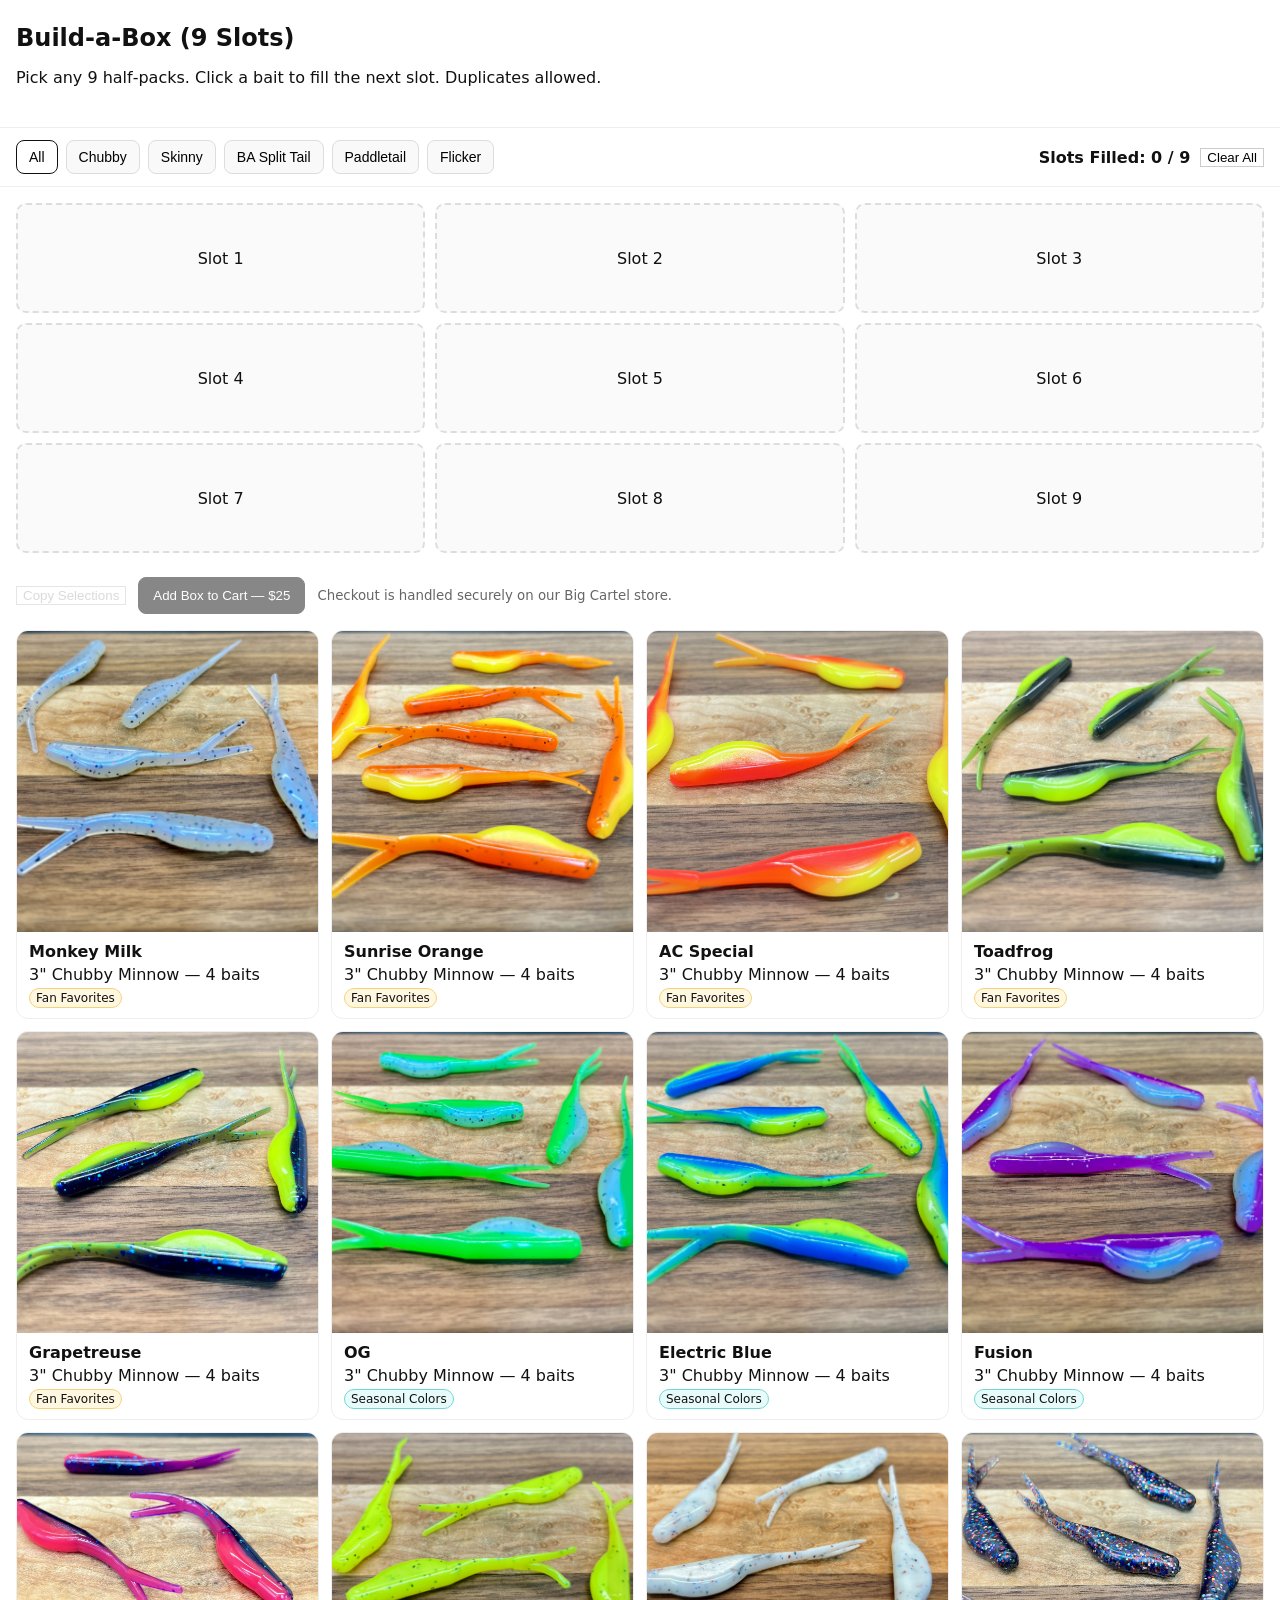
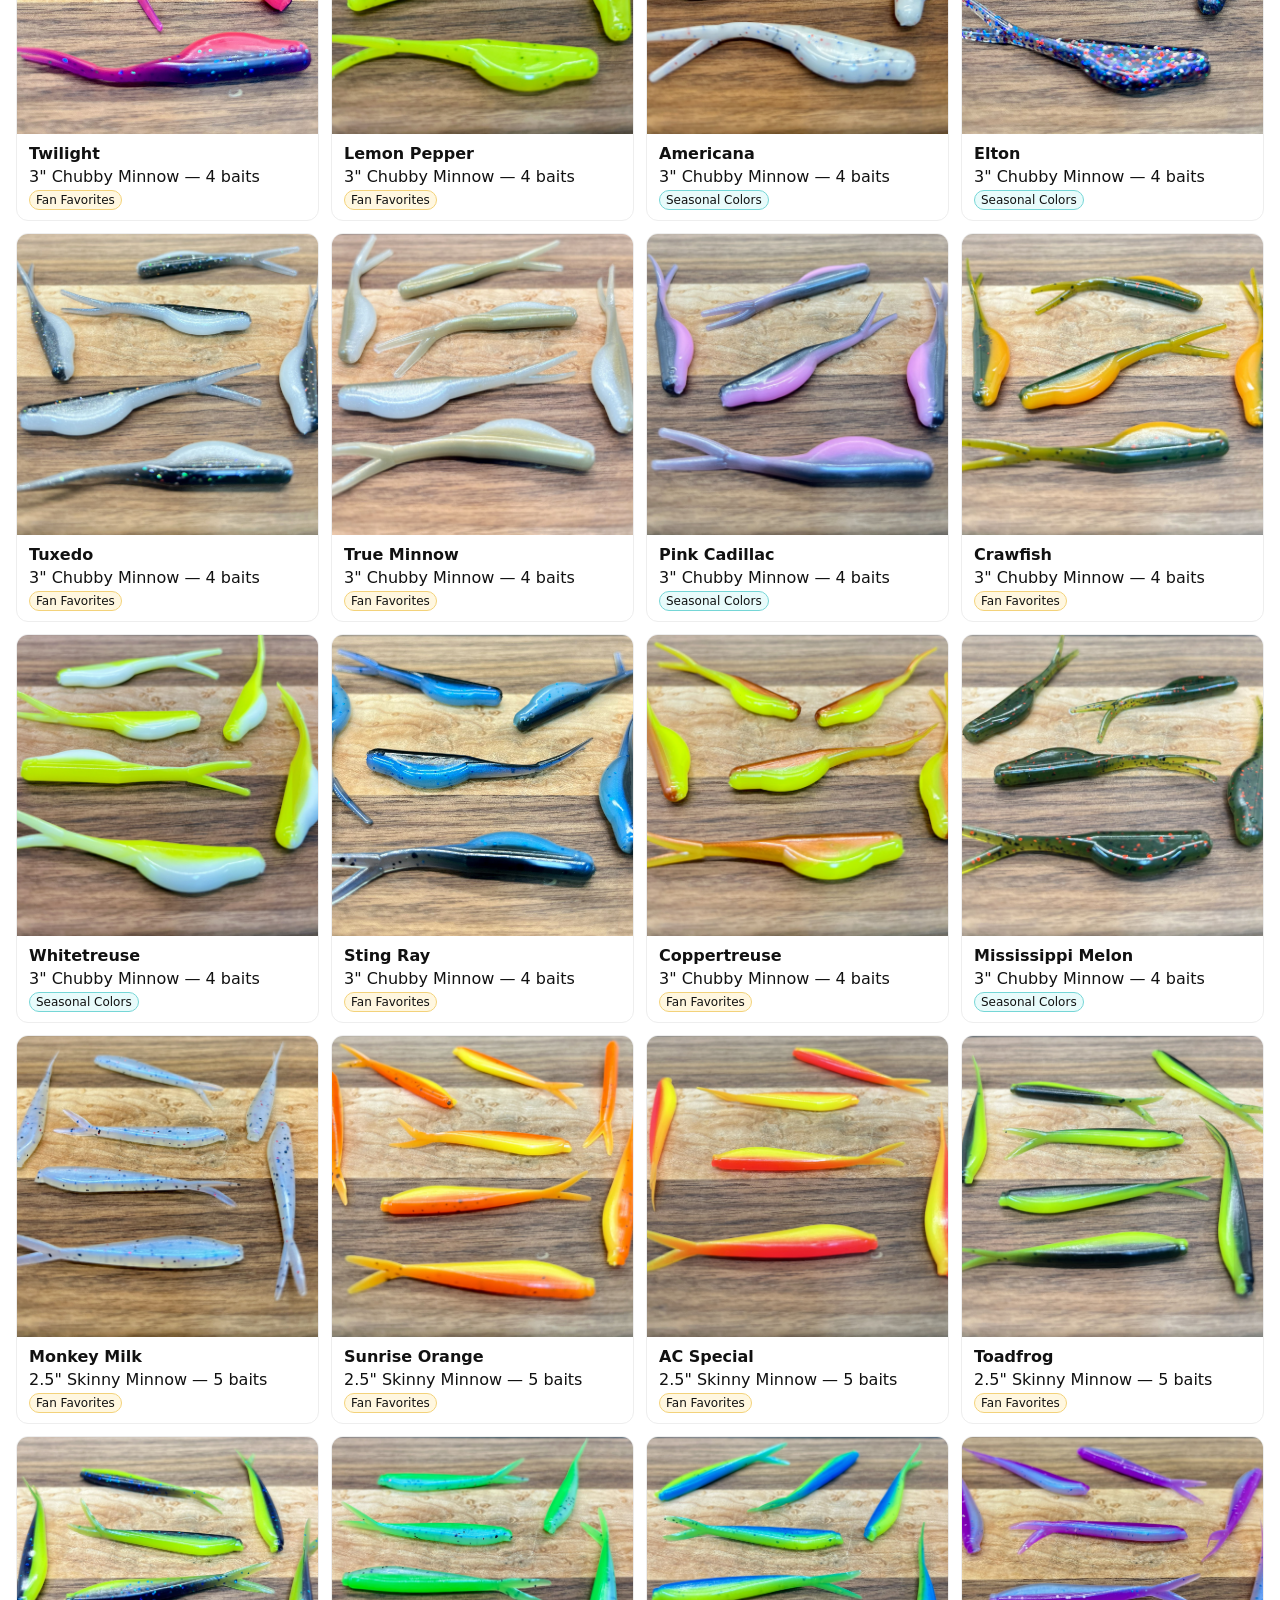
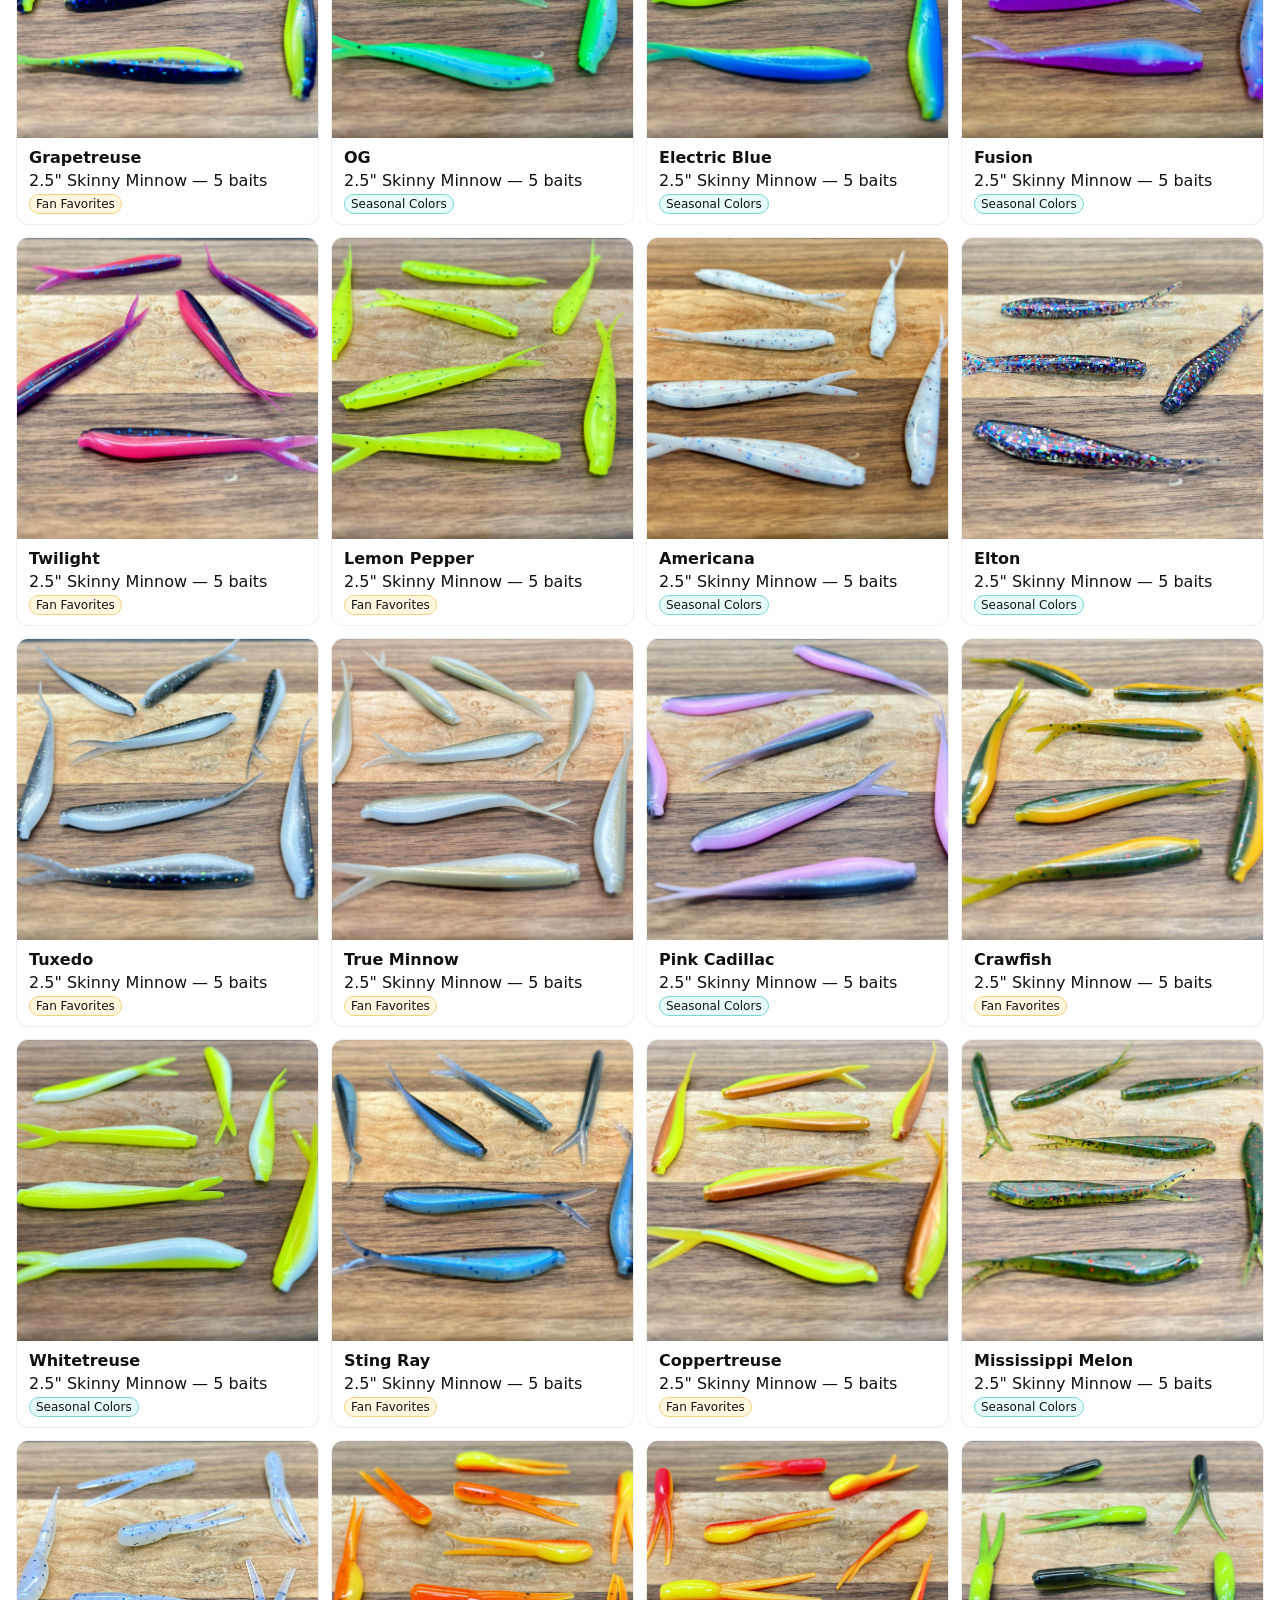
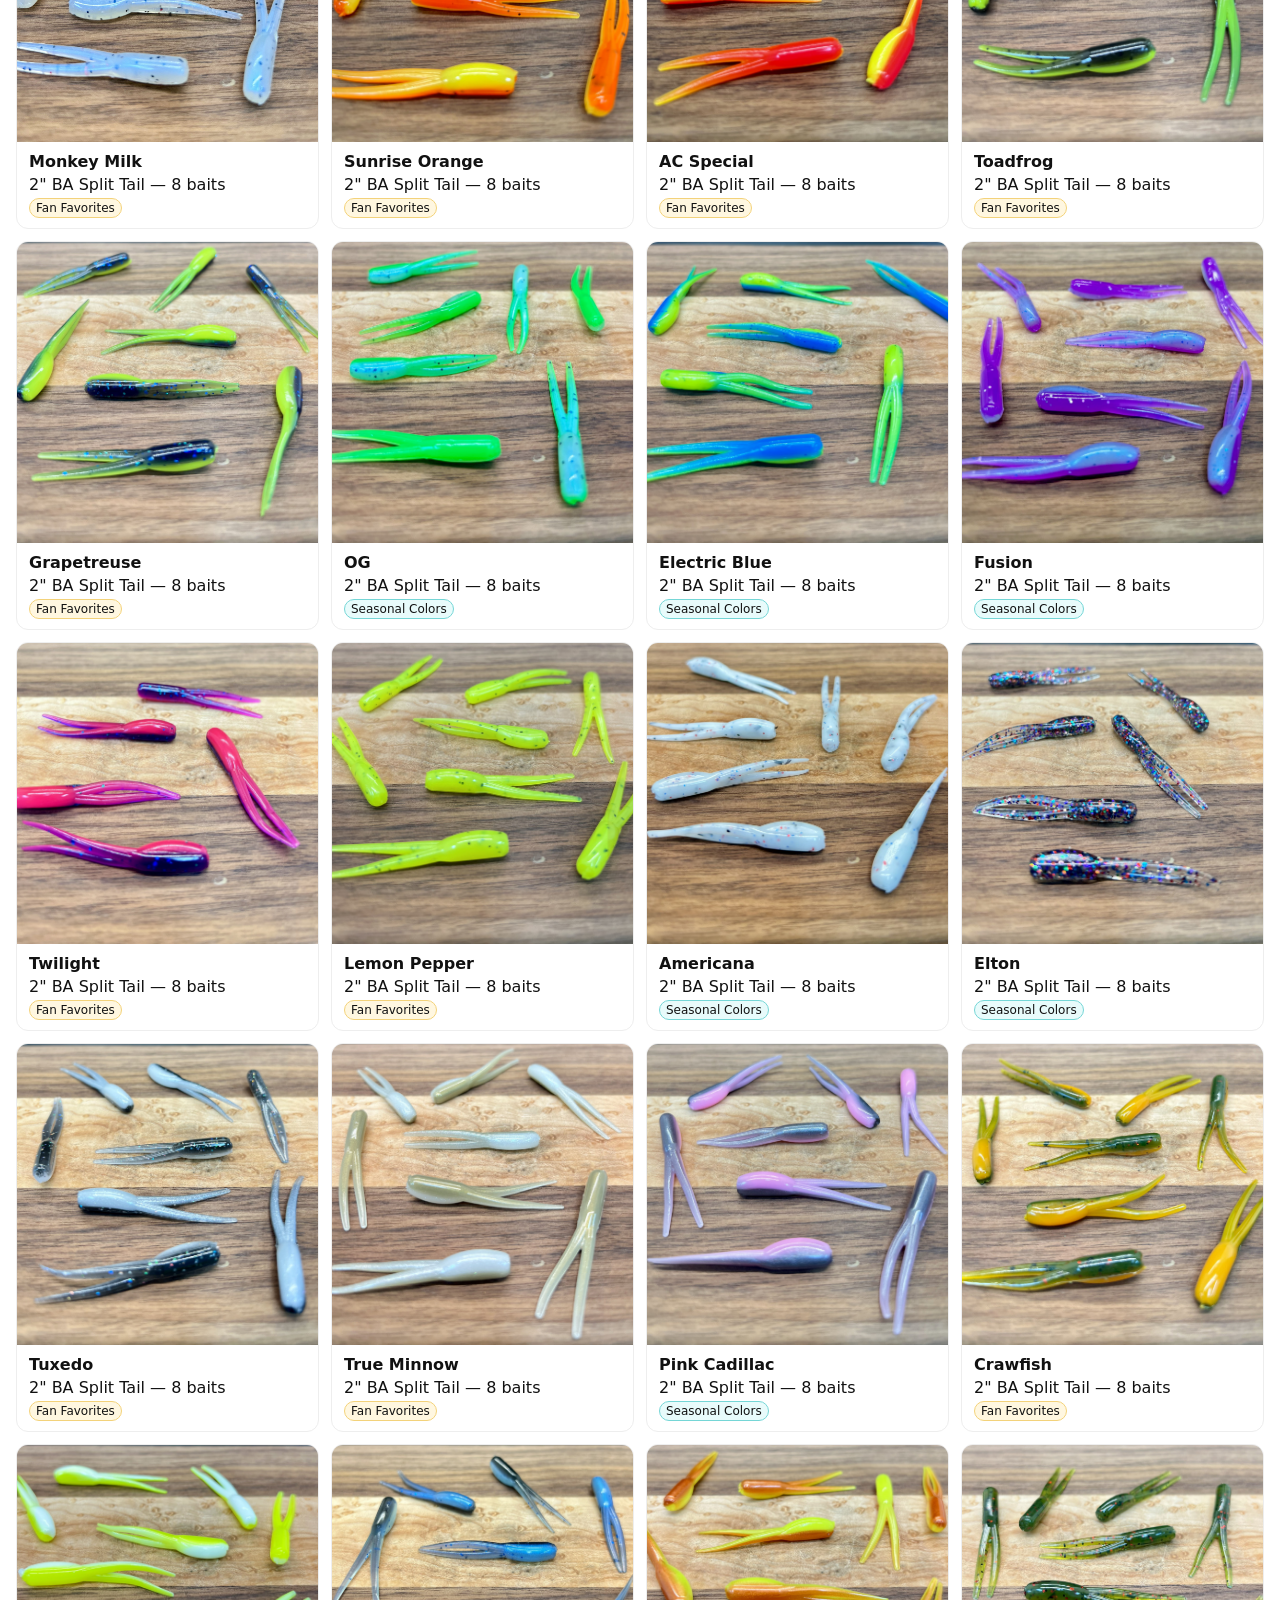
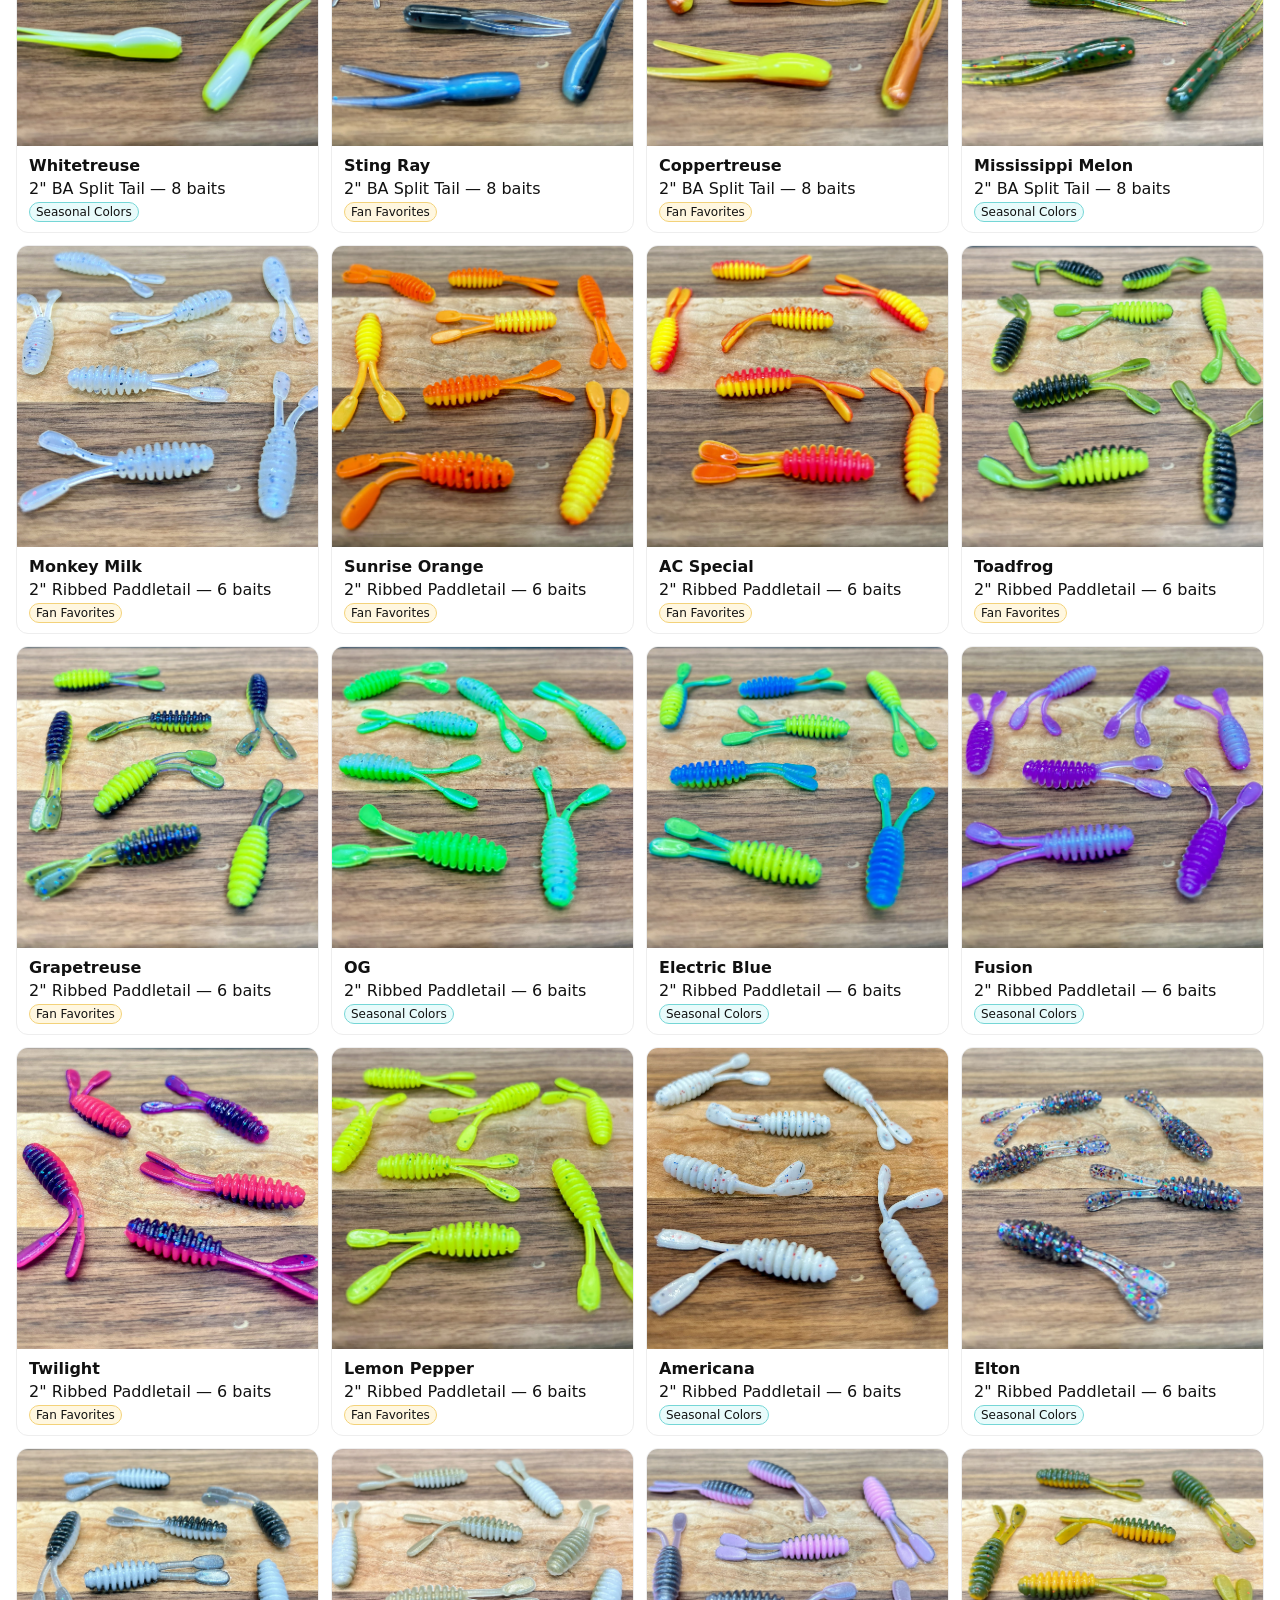
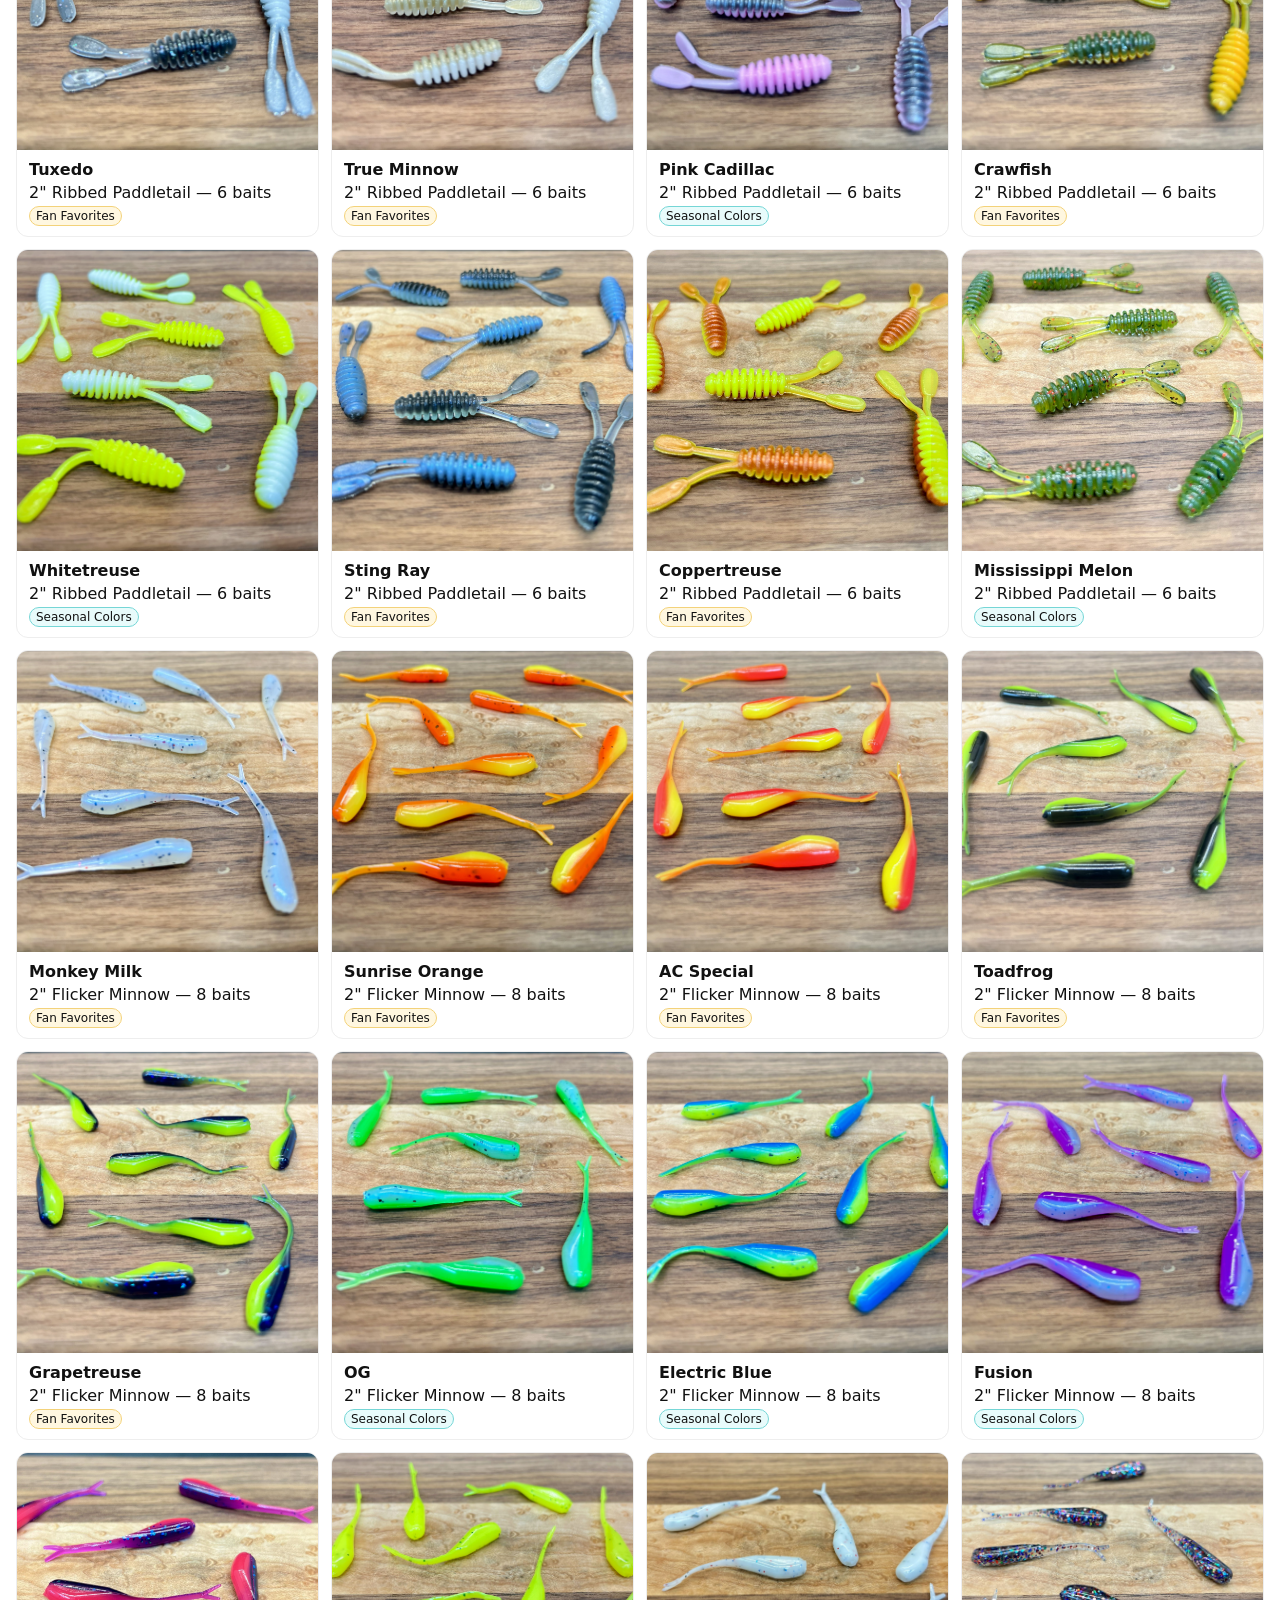
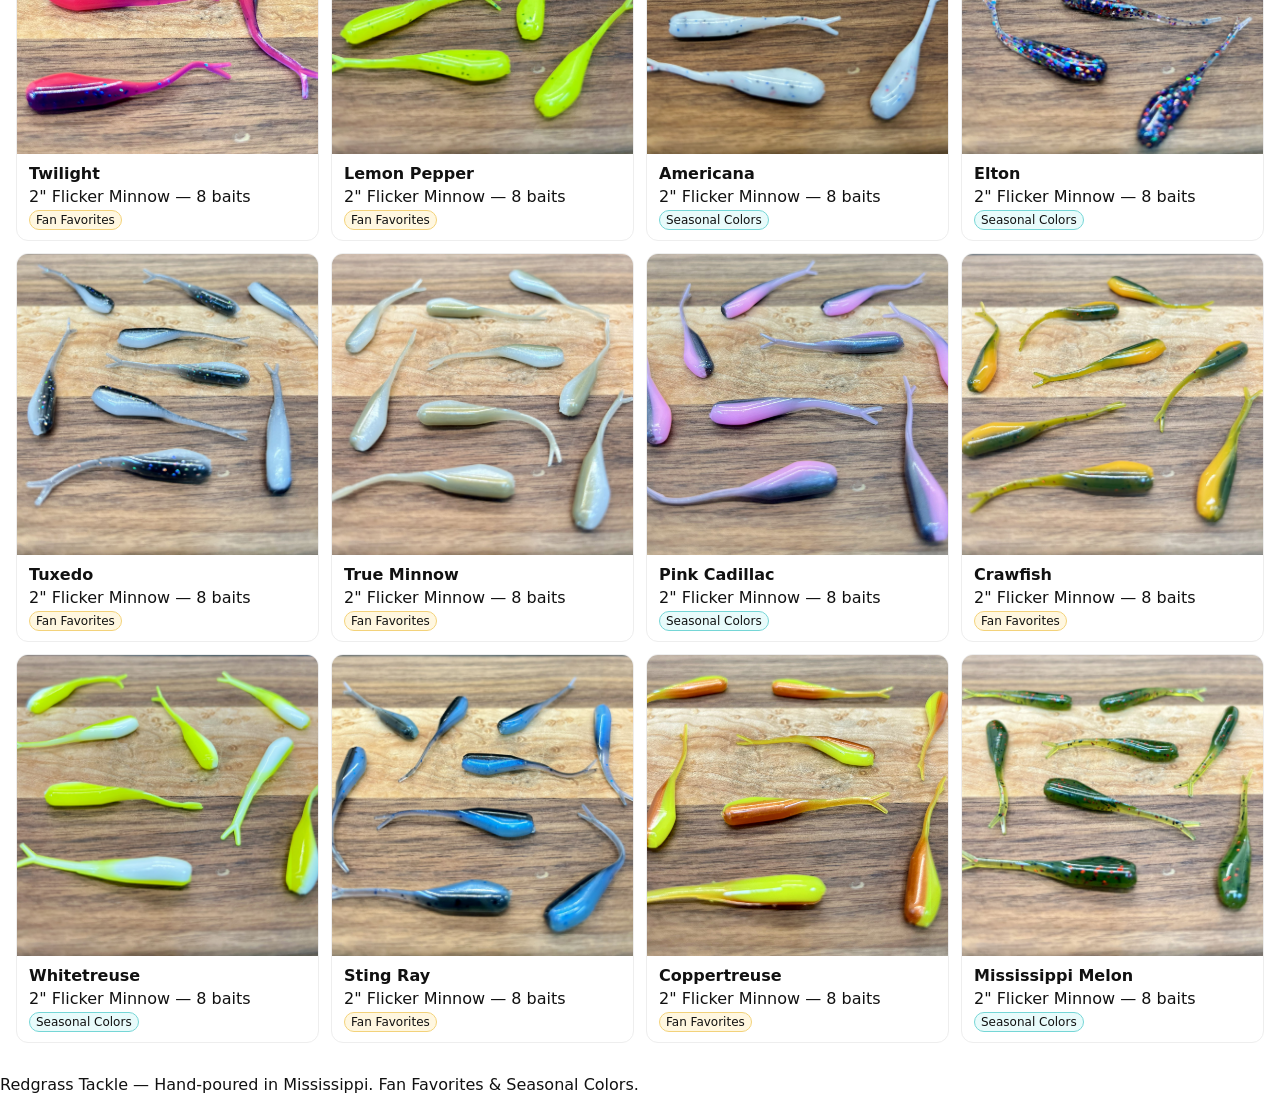
==== index.html @ 9f6457b5 "Initial commit" ====
<!doctype html>
<html lang="en">
<head>
  <meta charset="utf-8">
  <meta name="viewport" content="width=device-width, initial-scale=1">
  <title>Redgrass Tackle — Build‑a‑Box</title>
  <link rel="stylesheet" href="assets/css/style.css">
</head>
<body>
  <header class="rg-header">
    <h1>Build‑a‑Box (9 Slots)</h1>
    <p>Pick any 9 half‑packs. Click a bait to fill the next slot. Duplicates allowed.</p>
  </header>

  <section class="rg-toolbar">
    <div class="filters">
      <button class="filter-btn is-active" data-filter="all">All</button>
      <button class="filter-btn" data-filter="3&quot; Chubby Minnow">Chubby</button>
      <button class="filter-btn" data-filter="2.5&quot; Skinny Minnow">Skinny</button>
      <button class="filter-btn" data-filter="2&quot; BA Split Tail">BA Split Tail</button>
      <button class="filter-btn" data-filter="2&quot; Ribbed Paddletail">Paddletail</button>
      <button class="filter-btn" data-filter="2&quot; Flicker Minnow">Flicker</button>
    </div>
    <div class="status">
      <span id="slotCounter">Slots Filled: 0 / 9</span>
      <button id="clearAll" class="secondary">Clear All</button>
    </div>
  </section>

  <section class="rg-slots" id="slots">
    <!-- 9 slots rendered by JS -->
  </section>

  <section class="rg-actions">
    <button id="copyNote" class="secondary" disabled>Copy Selections</button>
    <button id="addToCart" disabled>Add Box to Cart — $25</button>
    <small class="hint">Checkout is handled securely on our Big Cartel store.</small>
  </section>

  <section class="rg-gallery" id="gallery">
    <!-- Bait cards rendered by JS -->
  </section>

  <footer class="rg-footer">
    <p>Redgrass Tackle — Hand‑poured in Mississippi. Fan Favorites & Seasonal Colors.</p>
  </footer>

  <script src="assets/js/main.js"></script>
</body>
</html>
---- assets/css/style.css ----
* { box-sizing: border-box; }
body {
  margin: 0;
  font-family: system-ui, -apple-system, Segoe UI, Roboto, Helvetica, Arial, sans-serif;
  color: #111;
  background: #fff;
}
.rg-header {
  padding: 24px 16px;
  border-bottom: 1px solid #eee;
}
h1 { margin: 0 0 8px; font-size: 24px; }
.rg-toolbar {
  display: flex;
  flex-wrap: wrap;
  gap: 12px 16px;
  align-items: center;
  justify-content: space-between;
  padding: 12px 16px;
  border-bottom: 1px solid #eee;
  position: sticky;
  top: 0;
  background: #fff;
  z-index: 5;
}
.filters { display: flex; flex-wrap: wrap; gap: 8px; }
.filter-btn {
  border: 1px solid #ddd;
  background: #f9f9f9;
  padding: 8px 12px;
  border-radius: 8px;
  cursor: pointer;
  font-size: 14px;
}
.filter-btn.is-active { border-color: #111; background: #fff; }
.status { display: flex; align-items: center; gap: 10px; }
#slotCounter { font-weight: 600; }
.secondary {
  background: #fff;
  border: 1px solid #ccc;
}
.rg-slots {
  display: grid;
  grid-template-columns: repeat(3, 1fr);
  gap: 10px;
  padding: 16px;
}
.slot {
  border: 2px dashed #ddd;
  border-radius: 10px;
  min-height: 110px;
  display: flex;
  align-items: center;
  justify-content: center;
  position: relative;
  background: #fafafa;
}
.slot.filled { border-style: solid; background: #fff; }
.slot img {
  width: 64px; height: 64px; object-fit: cover; border-radius: 6px; border: 1px solid #eee;
}
.slot .slot-text {
  margin-left: 10px;
  display: flex;
  flex-direction: column;
  gap: 4px;
}
.slot .remove {
  position: absolute;
  top: 6px; right: 6px;
  border: none; background: #eee; border-radius: 6px;
  width: 28px; height: 28px; cursor: pointer;
}
.rg-actions {
  display: flex; gap: 12px; align-items: center;
  padding: 8px 16px 0;
}
#addToCart {
  background: #111; color: #fff;
  border: 1px solid #111;
  padding: 10px 14px; border-radius: 8px; cursor: pointer;
}
#addToCart:disabled, #copyNote:disabled {
  opacity: .5; cursor: not-allowed;
}
.hint { color: #666; }
.rg-gallery {
  padding: 16px;
  display: grid;
  grid-template-columns: repeat(2, 1fr);
  gap: 12px;
}
.card {
  border: 1px solid #eee; border-radius: 12px; overflow: hidden; background: #fff;
  display: flex; flex-direction: column;
}
.card img {
  width: 100%; aspect-ratio: 1 / 1; object-fit: cover; background: #f1f1f1;
}
.card .meta {
  padding: 10px 12px; display: flex; flex-direction: column; gap: 4px;
}
.meta .name { font-weight: 600; }
.badges { display: flex; gap: 6px; flex-wrap: wrap; }
.badge { font-size: 12px; padding: 2px 6px; border-radius: 999px; border: 1px solid #eee; }
.badge.core { background: #fff7e0; border-color: #f3d27a; }
.badge.seasonal { background: #e8fbfb; border-color: #75d6d6; }
@media (min-width: 768px) {
  .rg-gallery { grid-template-columns: repeat(4, 1fr); }
}
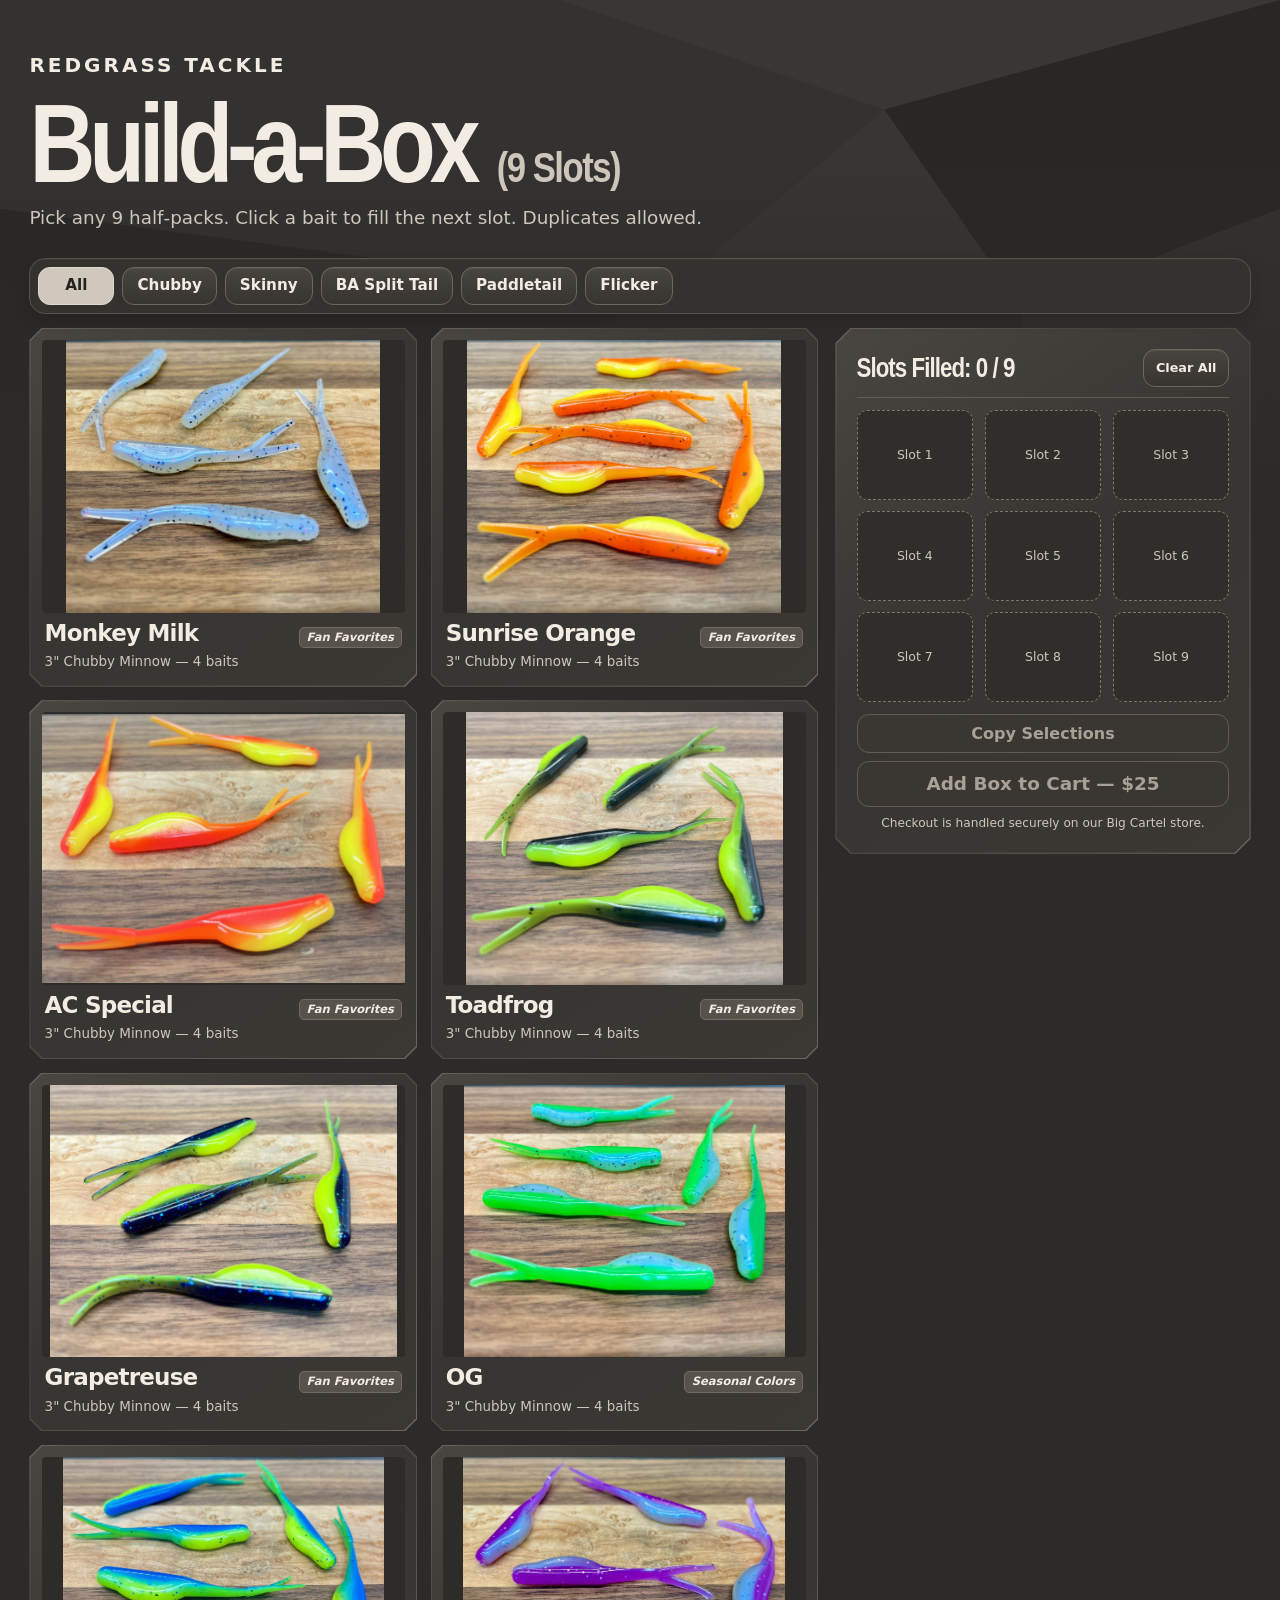
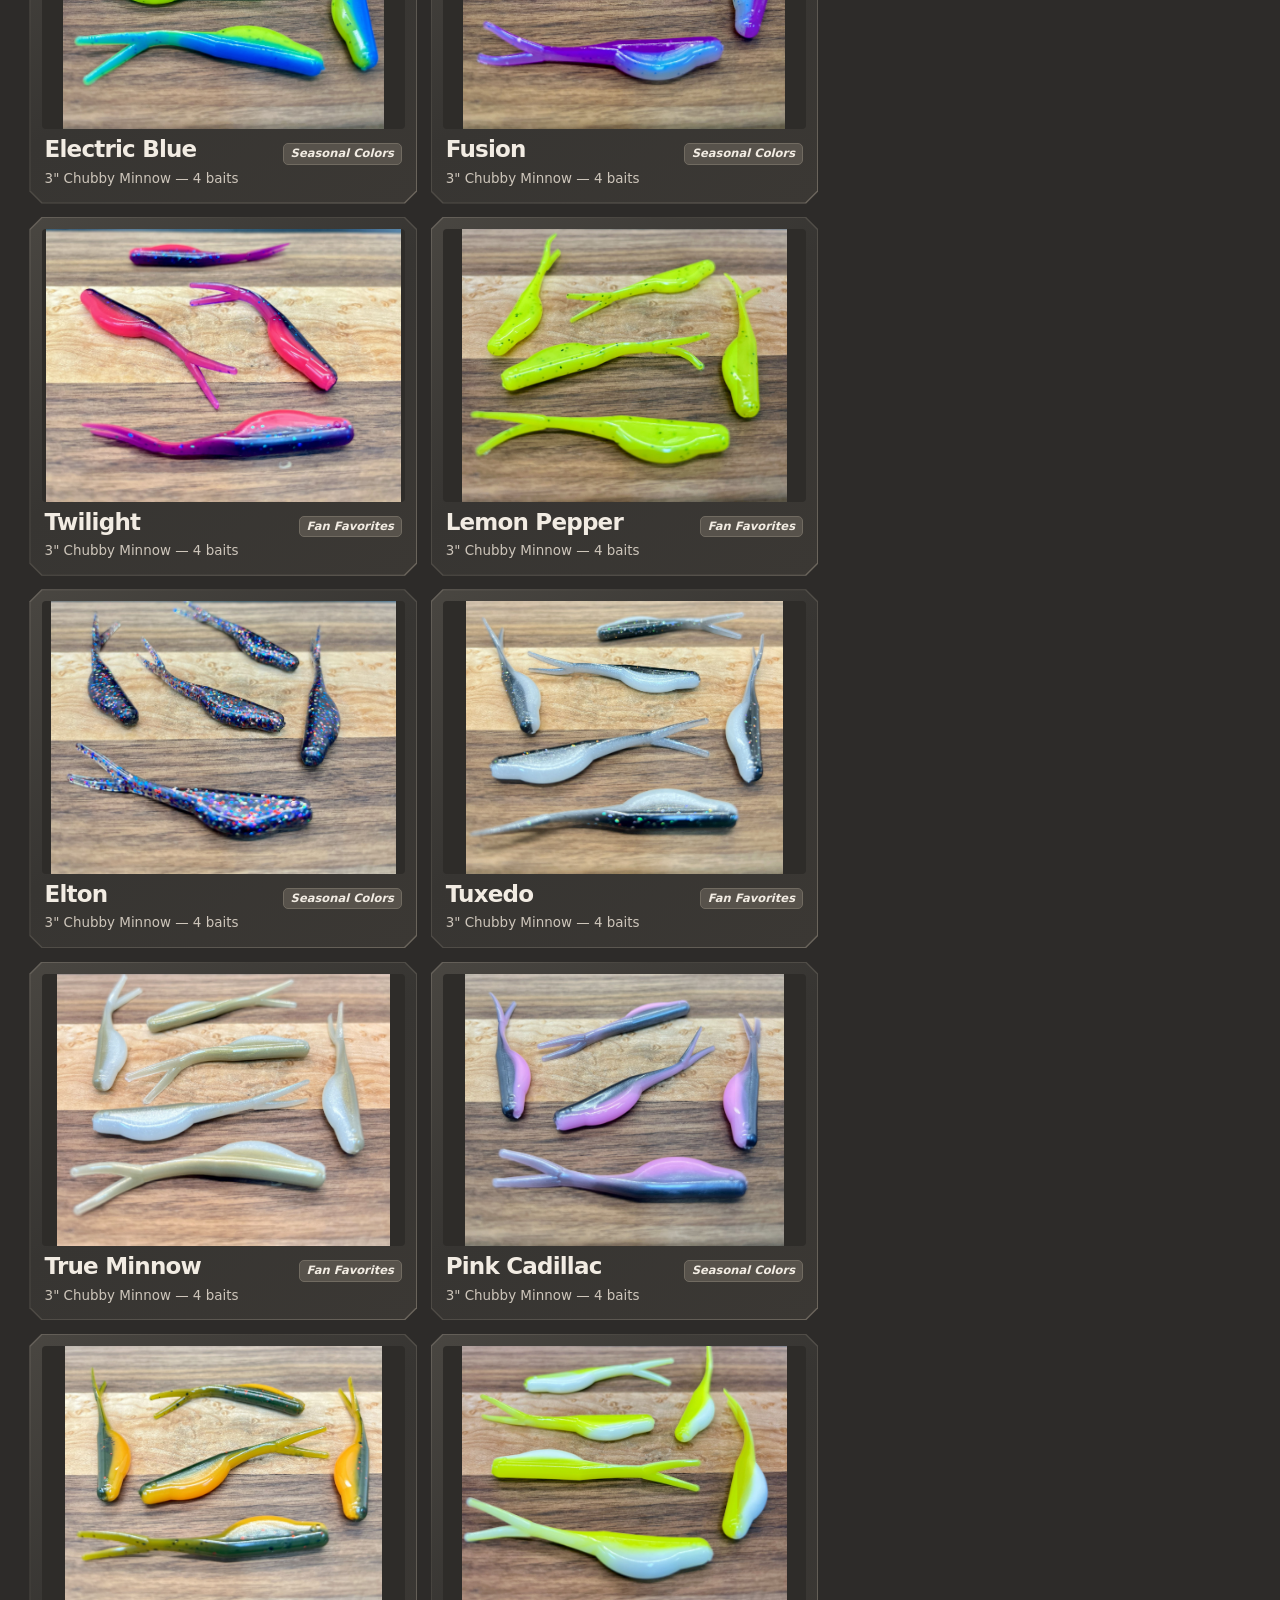
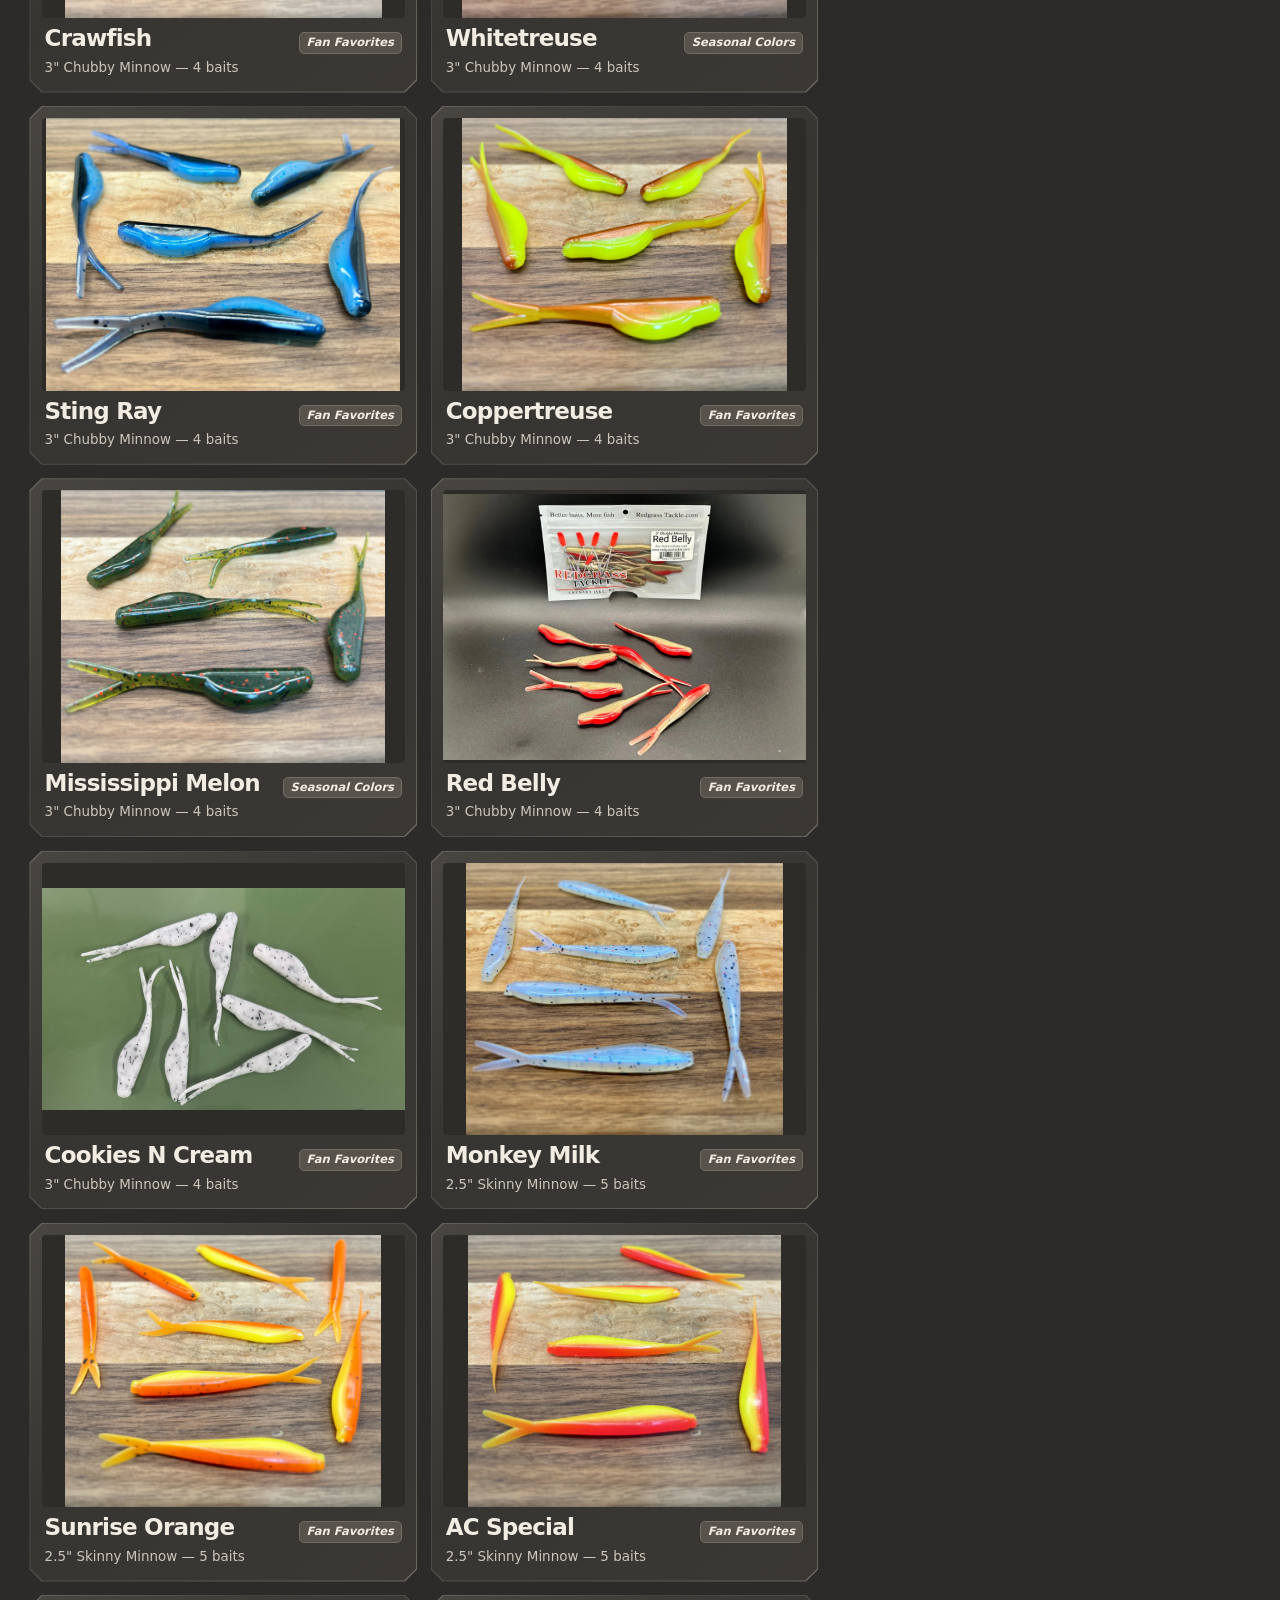
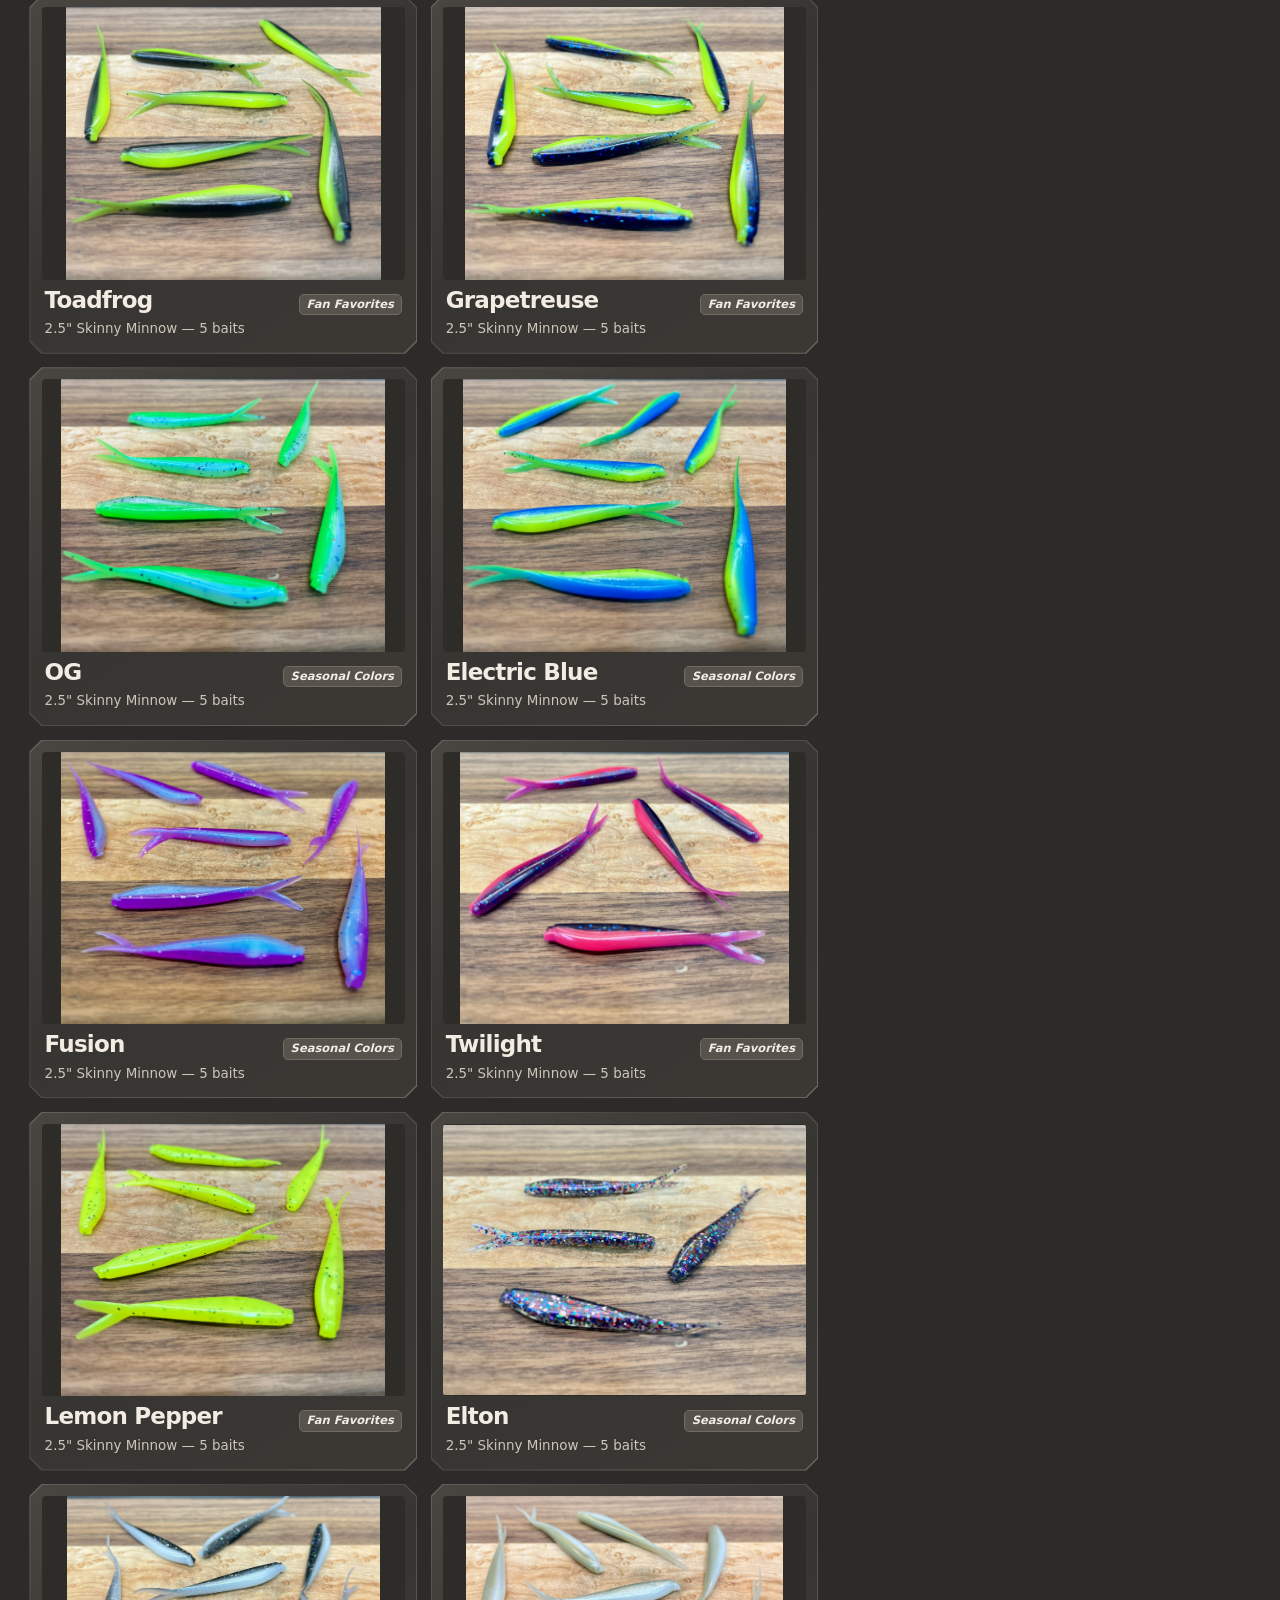
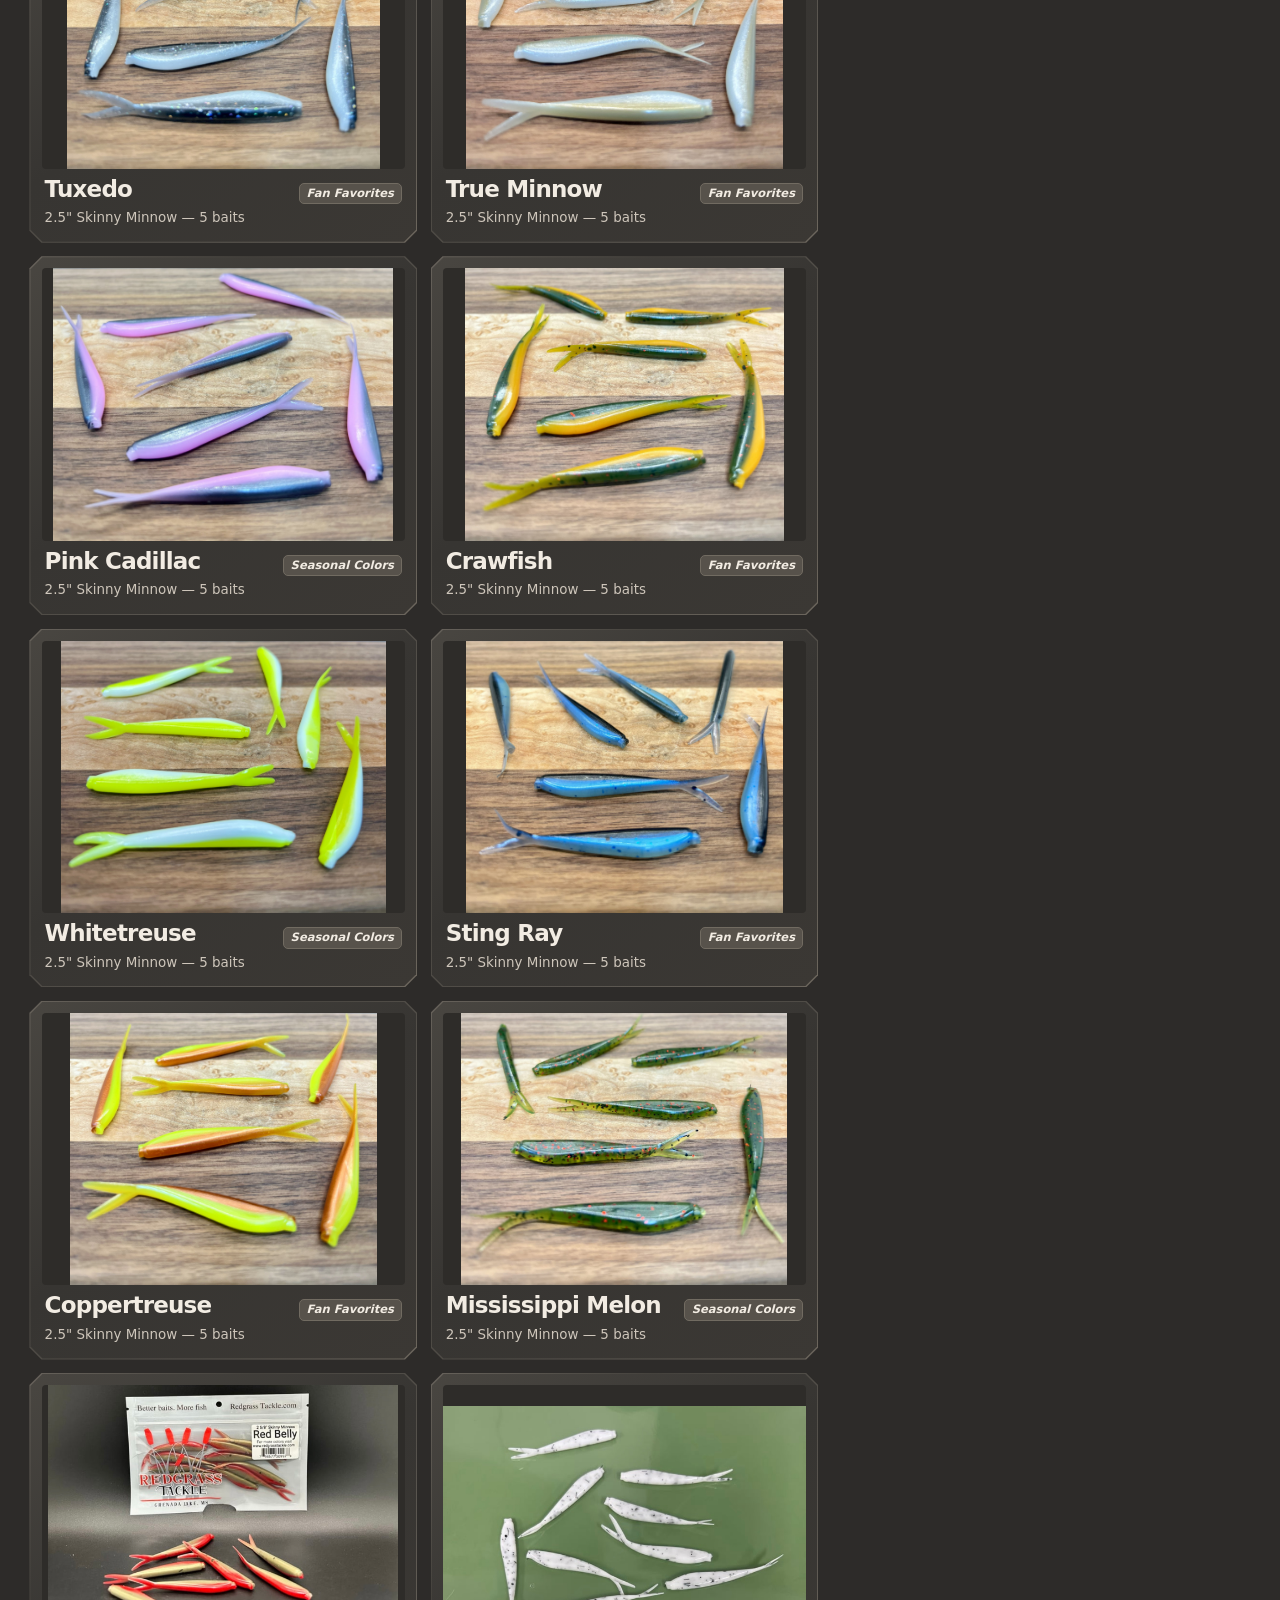
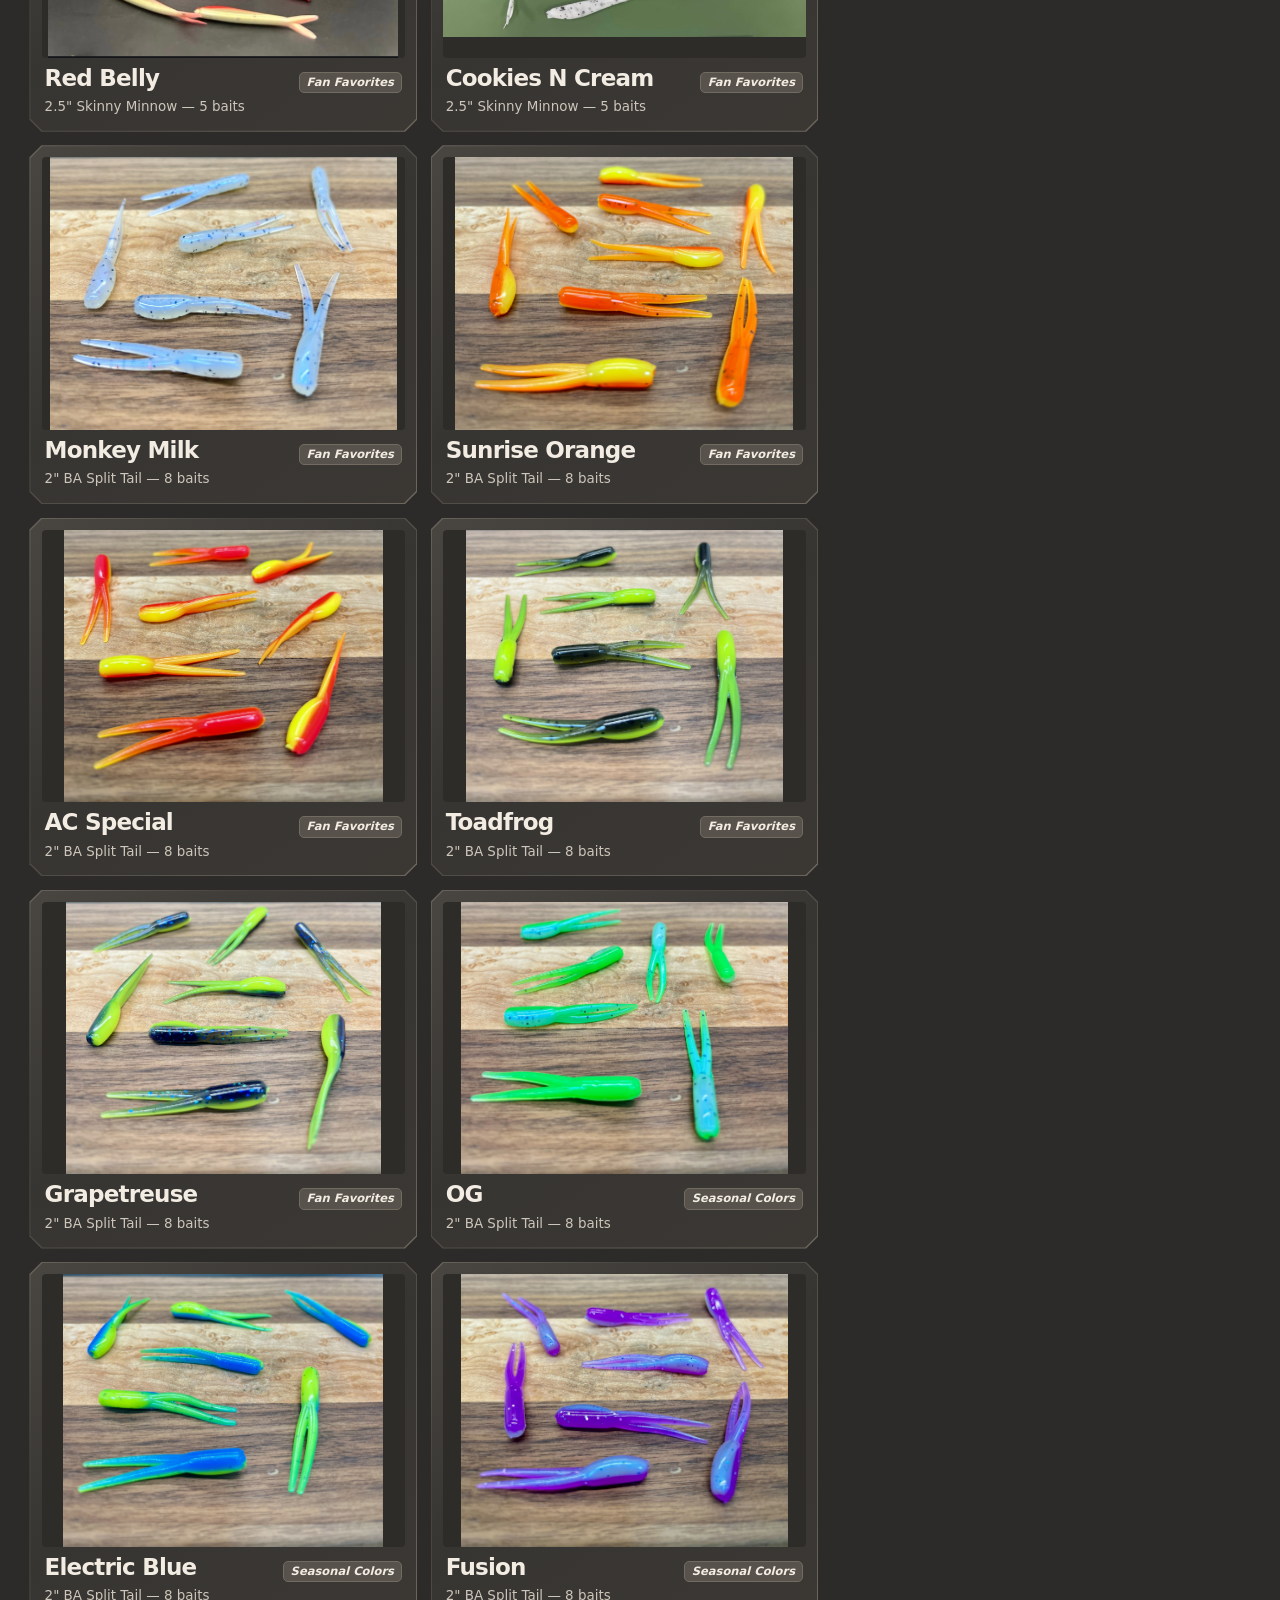
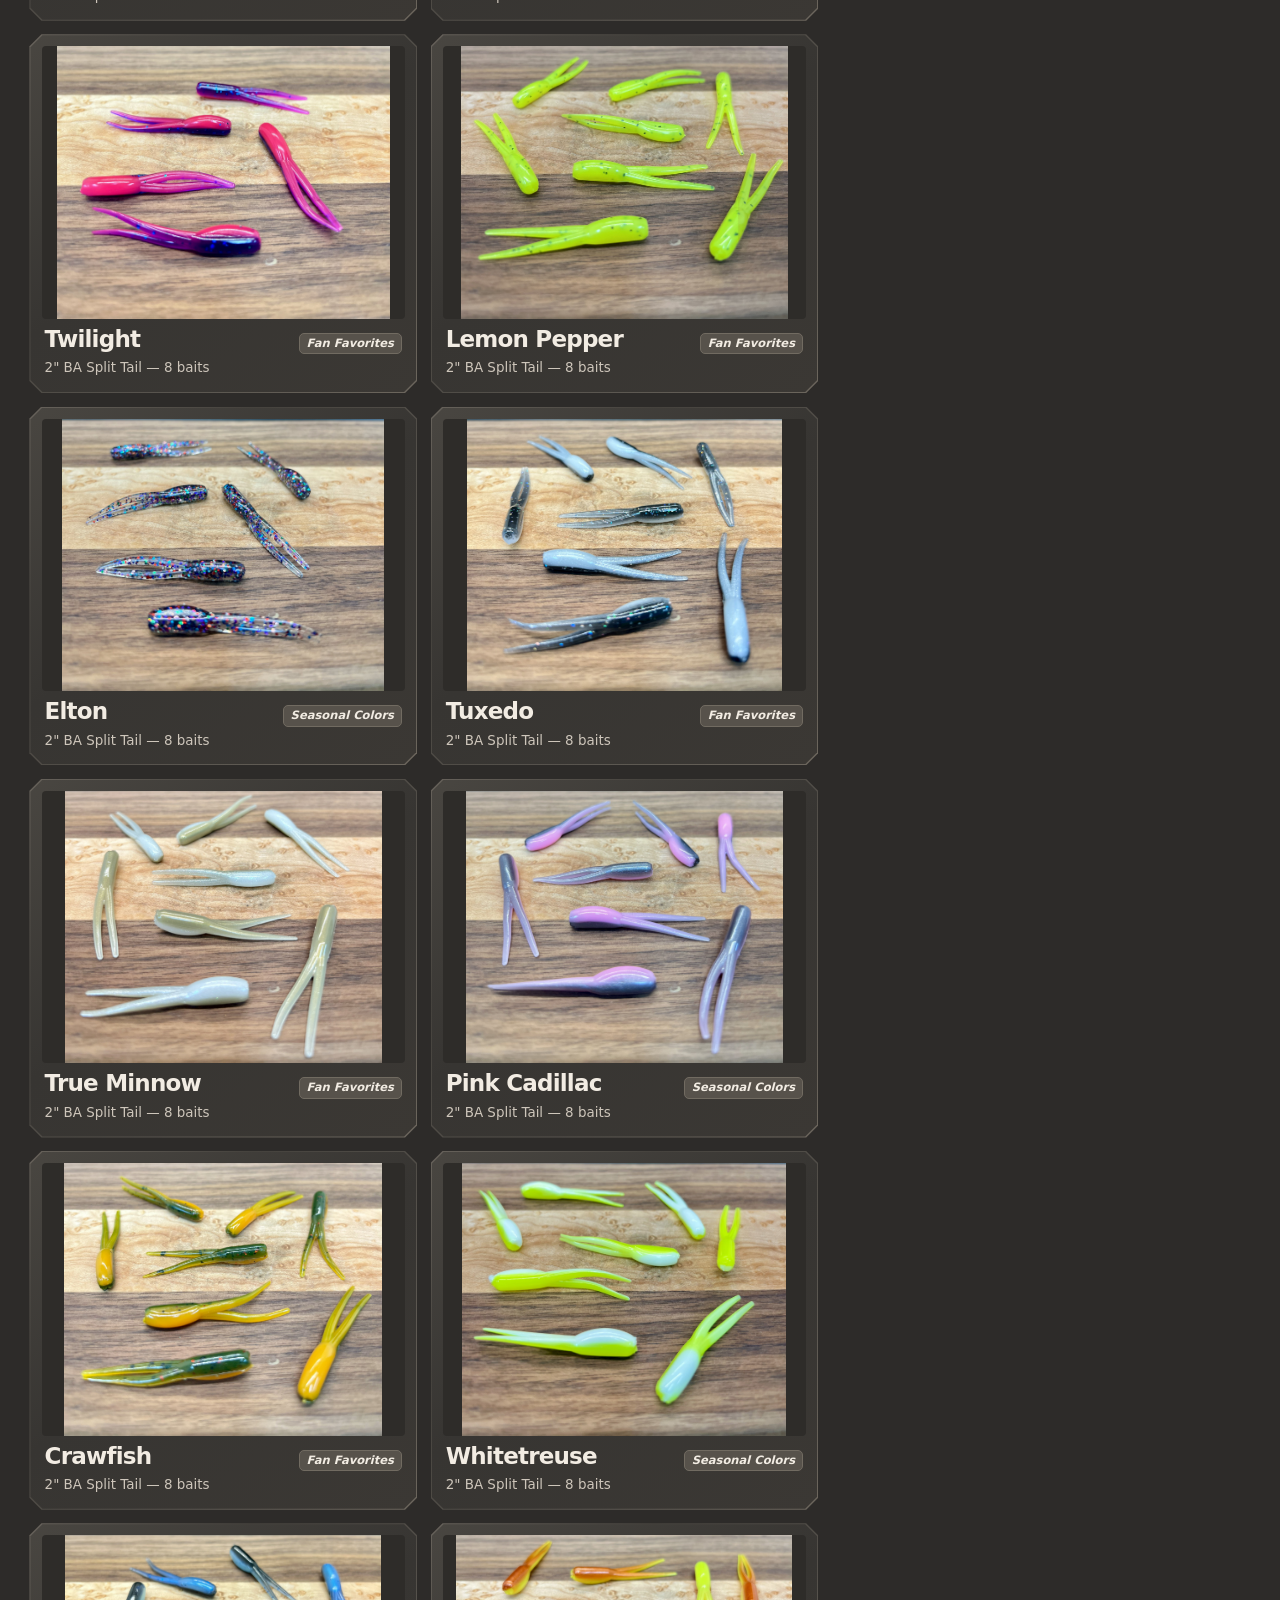
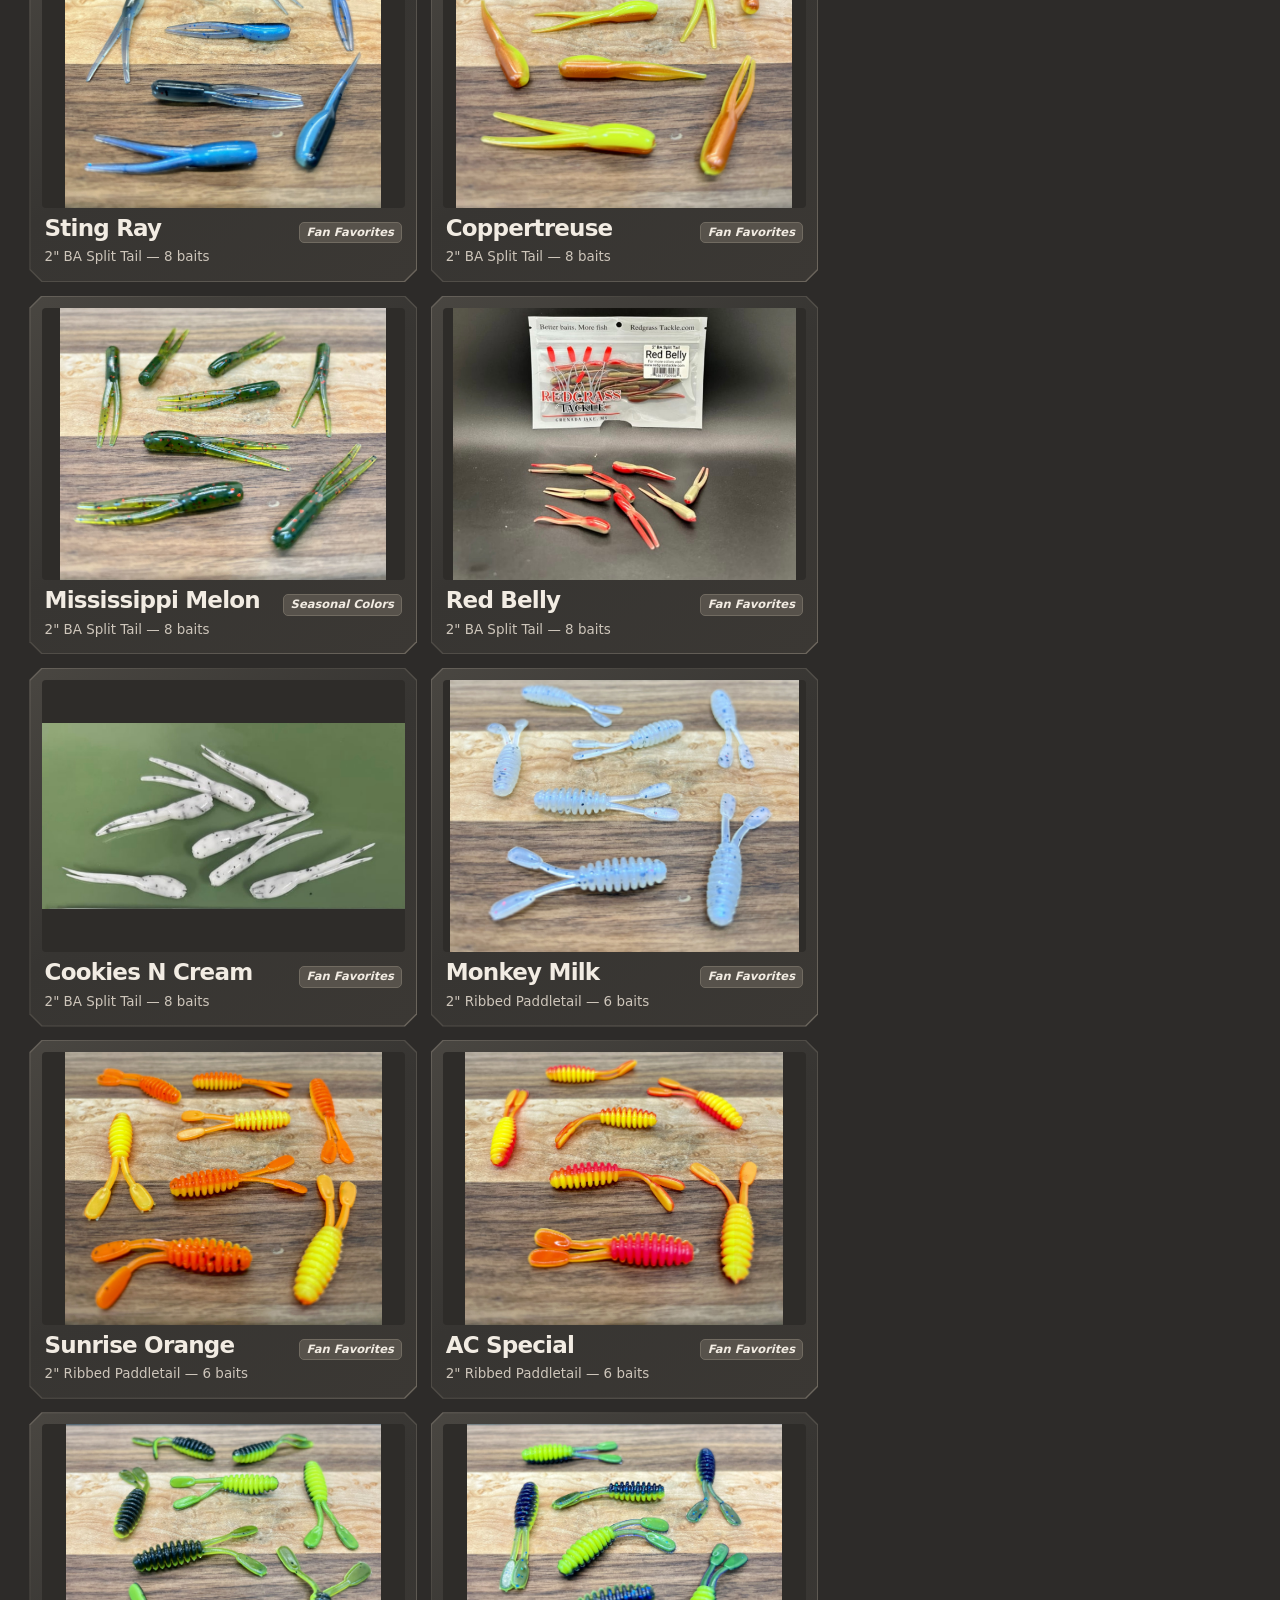
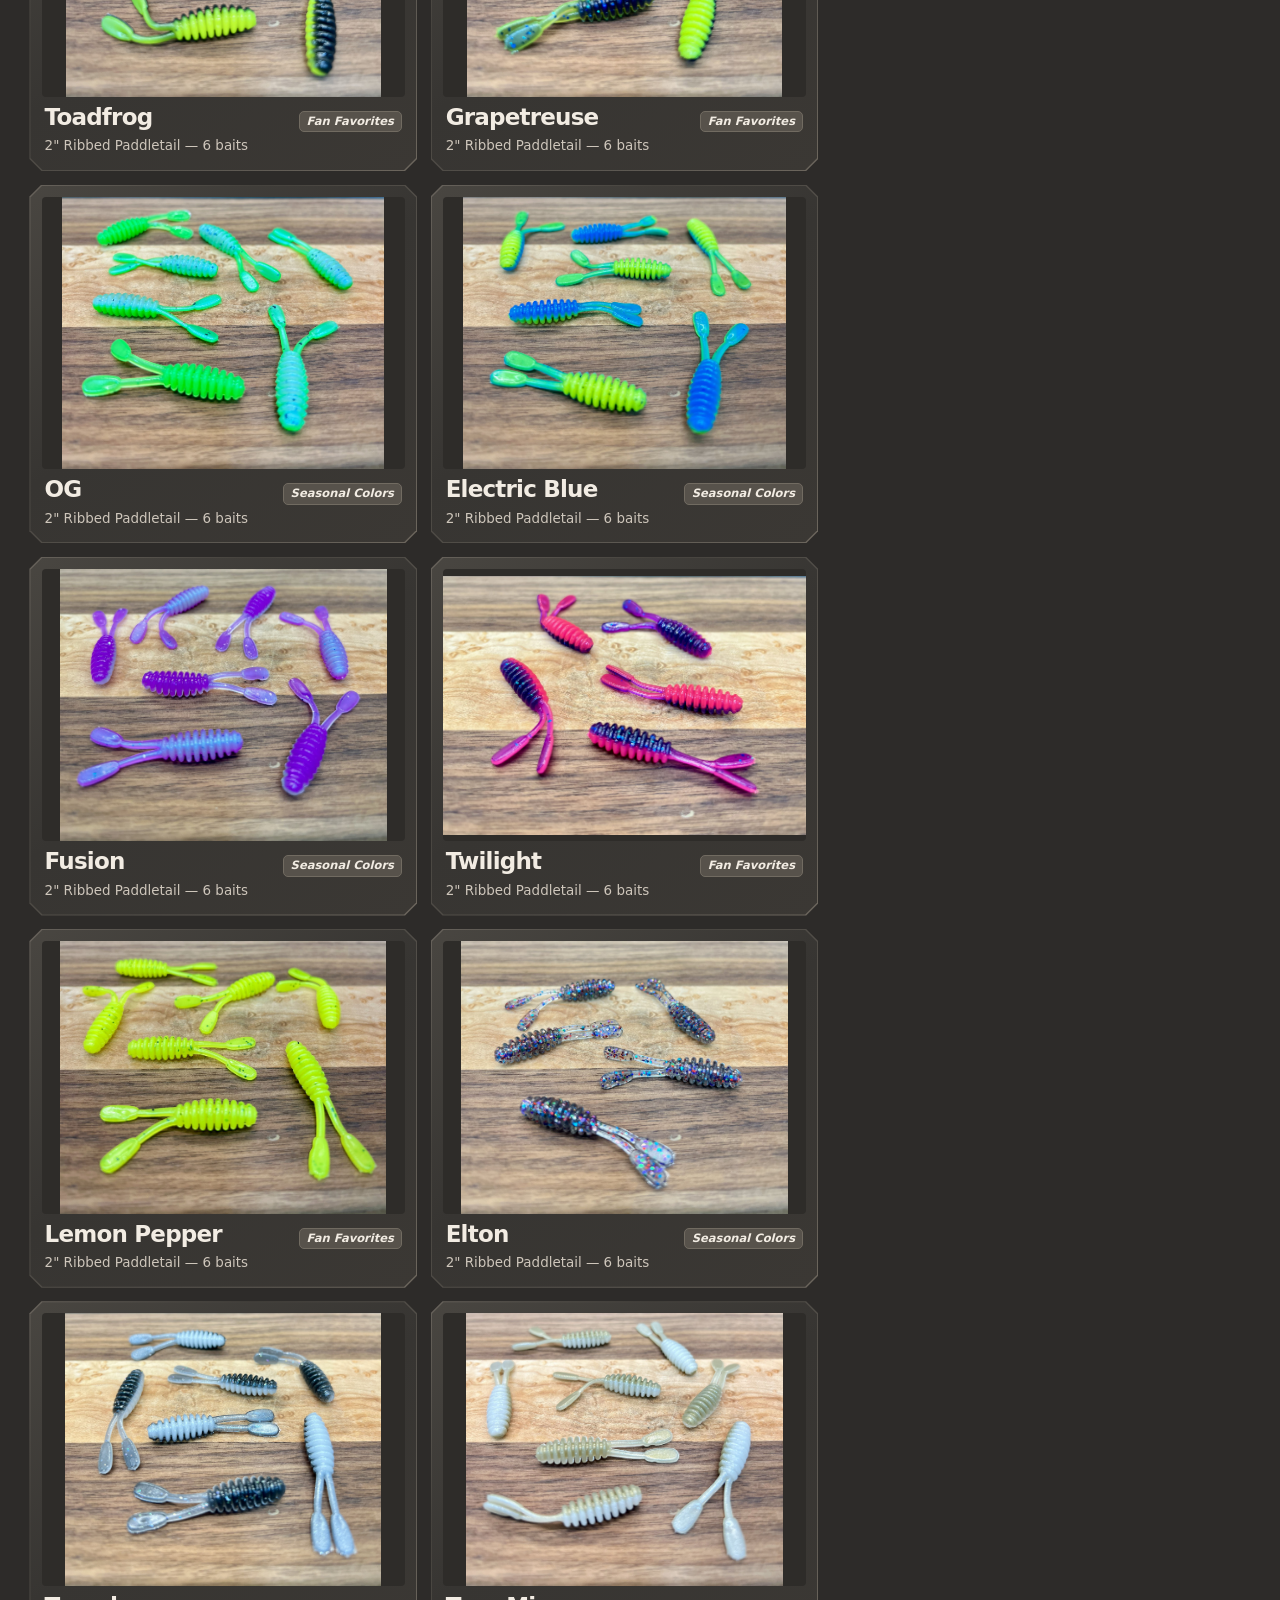
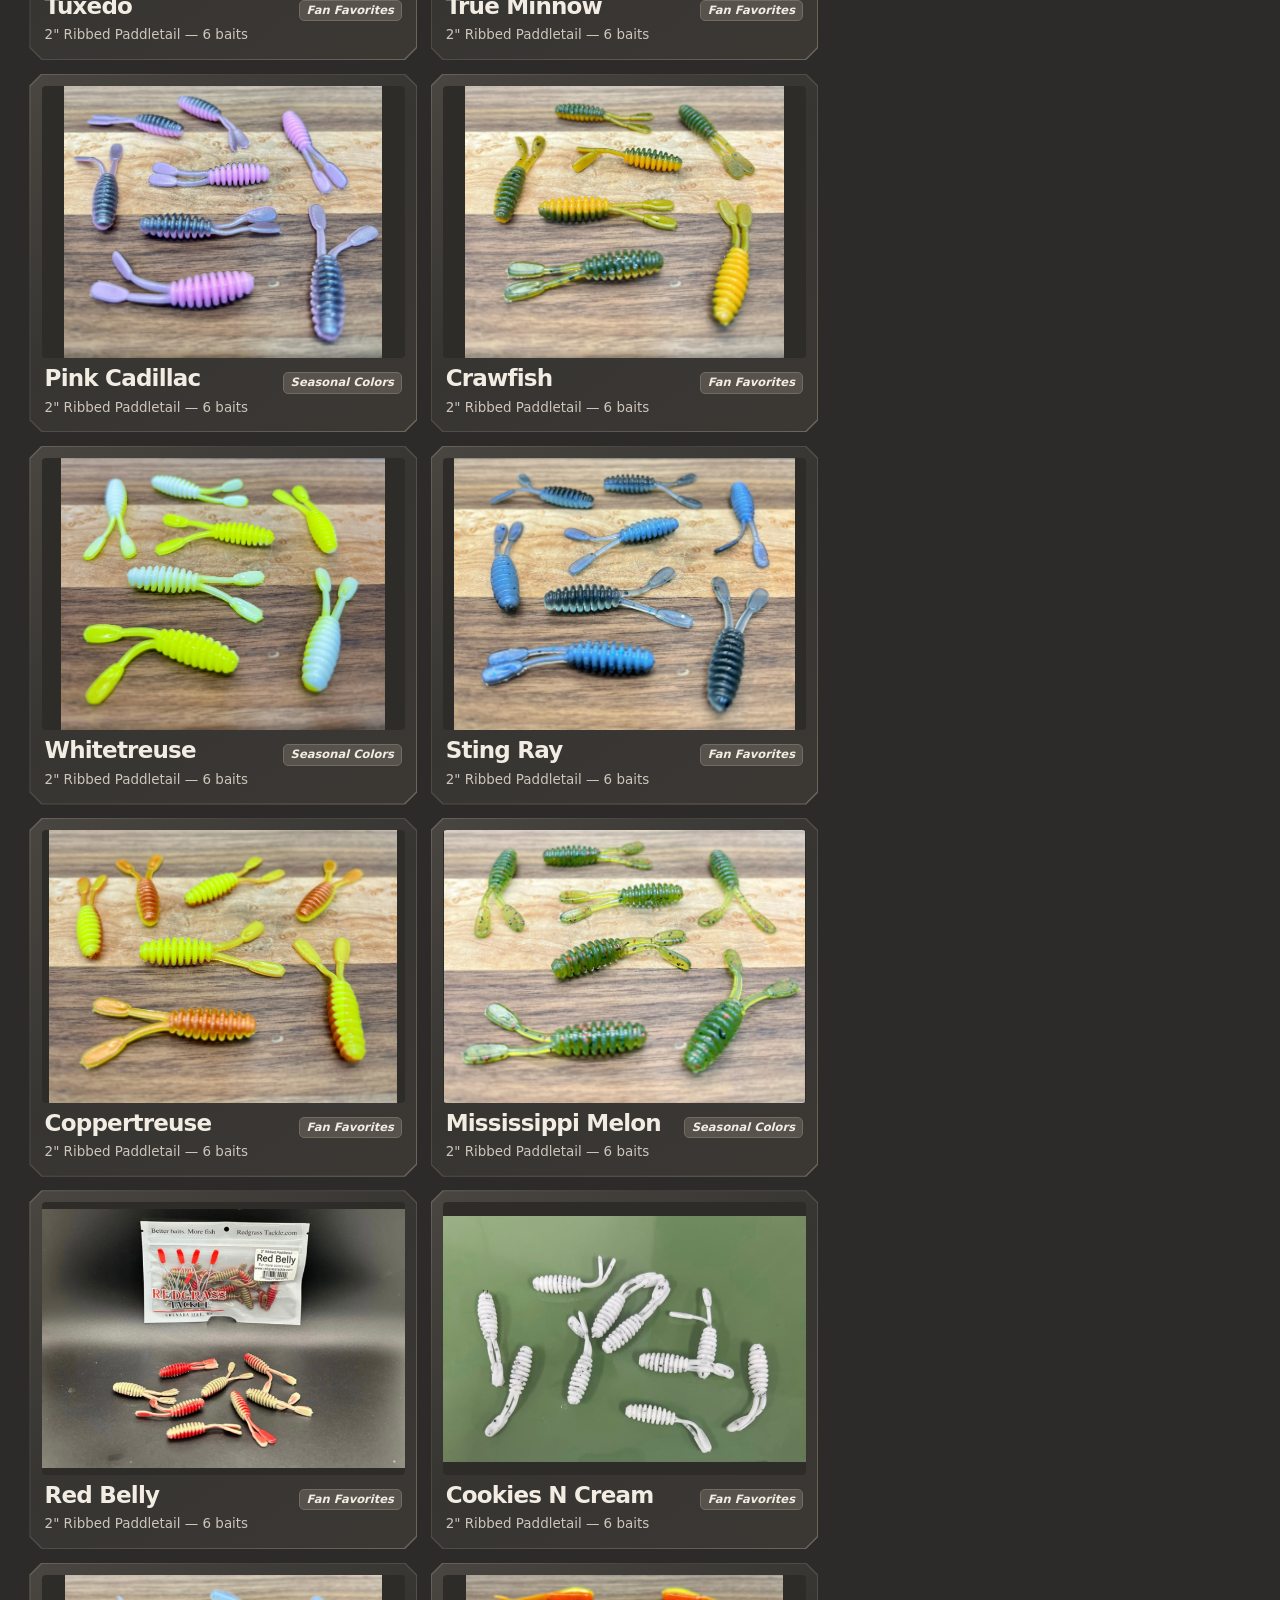
==== commit f022100d: "Restyle Build-a-Box with Quiet Graphite" ====
--- a/index.html
+++ b/index.html
@@ -3,12 +3,14 @@
 <head>
   <meta charset="utf-8">
   <meta name="viewport" content="width=device-width, initial-scale=1">
+  <meta name="theme-color" content="#2d2b29">
   <title>Redgrass Tackle — Build‑a‑Box</title>
-  <link rel="stylesheet" href="assets/css/style.css">
+  <link rel="stylesheet" href="assets/css/style.css?v=quiet-graphite">
 </head>
 <body>
   <header class="rg-header">
-    <h1>Build‑a‑Box (9 Slots)</h1>
+    <p class="rg-wordmark">Redgrass Tackle</p>
+    <h1>Build‑a‑Box <span>(9 Slots)</span></h1>
     <p>Pick any 9 half‑packs. Click a bait to fill the next slot. Duplicates allowed.</p>
   </header>
 
@@ -21,25 +23,30 @@
       <button class="filter-btn" data-filter="2&quot; Ribbed Paddletail">Paddletail</button>
       <button class="filter-btn" data-filter="2&quot; Flicker Minnow">Flicker</button>
     </div>
-    <div class="status">
-      <span id="slotCounter">Slots Filled: 0 / 9</span>
-      <button id="clearAll" class="secondary">Clear All</button>
-    </div>
   </section>
 
-  <section class="rg-slots" id="slots">
-    <!-- 9 slots rendered by JS -->
-  </section>
+  <main class="rg-workspace">
+    <section class="rg-box" aria-label="Your box">
+      <div class="status">
+        <span id="slotCounter">Slots Filled: 0 / 9</span>
+        <button id="clearAll" class="secondary">Clear All</button>
+      </div>
 
-  <section class="rg-actions">
-    <button id="copyNote" class="secondary" disabled>Copy Selections</button>
-    <button id="addToCart" disabled>Add Box to Cart — $25</button>
-    <small class="hint">Checkout is handled securely on our Big Cartel store.</small>
-  </section>
+      <div class="rg-slots" id="slots">
+        <!-- 9 slots rendered by JS -->
+      </div>
 
-  <section class="rg-gallery" id="gallery">
-    <!-- Bait cards rendered by JS -->
-  </section>
+      <div class="rg-actions">
+        <button id="copyNote" class="secondary" disabled>Copy Selections</button>
+        <button id="addToCart" disabled>Add Box to Cart — $25</button>
+        <small class="hint">Checkout is handled securely on our Big Cartel store.</small>
+      </div>
+    </section>
+
+    <section class="rg-gallery" id="gallery" aria-label="Bait catalog">
+      <!-- Bait cards rendered by JS -->
+    </section>
+  </main>
 
   <footer class="rg-footer">
     <p>Redgrass Tackle — Hand‑poured in Mississippi. Fan Favorites & Seasonal Colors.</p>
--- a/assets/css/style.css
+++ b/assets/css/style.css
@@ -1,111 +1,475 @@
-
-* { box-sizing: border-box; }
+:root {
+  color-scheme: dark;
+  --canvas: #2d2b29;
+  --panel: #373532;
+  --ink: #f2ece3;
+  --muted: #cec6bb;
+  --edge: #615c55;
+  --rust: #92513d;
+  --gutter: clamp(12px, 2.3vw, 32px);
+  --display: Impact, Haettenschweiler, "Arial Narrow", "Roboto Condensed",
+    "Liberation Sans Narrow", system-ui, sans-serif;
+}
+
+* {
+  box-sizing: border-box;
+}
+
 body {
+  position: relative;
+  isolation: isolate;
   margin: 0;
-  font-family: system-ui, -apple-system, Segoe UI, Roboto, Helvetica, Arial, sans-serif;
-  color: #111;
-  background: #fff;
-}
+  min-height: 100vh;
+  background: var(--canvas);
+  color: var(--ink);
+  font: 400 1rem/1.45 system-ui, -apple-system, "Segoe UI", sans-serif;
+}
+
+/* Faint, neutral facets sit behind the heading and the top of the catalog. */
+body::before {
+  position: absolute;
+  z-index: -1;
+  inset: 0 0 auto;
+  height: clamp(250px, 38vw, 480px);
+  background:
+    linear-gradient(180deg, transparent 30%, var(--canvas)),
+    url("data:image/svg+xml,%3Csvg xmlns='http://www.w3.org/2000/svg' viewBox='0 0 1440 460' preserveAspectRatio='none'%3E%3Cpath fill='%23ffffff' opacity='.032' d='M0 0H630L995 105 745 284 0 200Z'/%3E%3Cpath fill='%23ffffff' opacity='.055' d='M630 0H1440L995 105Z'/%3E%3Cpath fill='%23000000' opacity='.1' d='M1440 0 995 105 1150 295 1440 200Z'/%3E%3Cpath fill='%23ffffff' opacity='.05' d='m995 105 155 190L745 284Z'/%3E%3Cpath fill='%23000000' opacity='.085' d='m0 200 745 84L326 460H0Z'/%3E%3Cpath fill='%23ffffff' opacity='.035' d='m1150 295 290-95v260h-290Z'/%3E%3C/svg%3E");
+  background-size: 100% 100%;
+  pointer-events: none;
+  content: "";
+}
+
+.rg-header,
+.rg-toolbar,
+.rg-workspace,
+.rg-footer {
+  width: min(1440px, calc(100% - var(--gutter) - var(--gutter)));
+  margin-inline: auto;
+}
+
 .rg-header {
-  padding: 24px 16px;
-  border-bottom: 1px solid #eee;
-}
-h1 { margin: 0 0 8px; font-size: 24px; }
+  padding-block: clamp(22px, 4vw, 56px) clamp(14px, 2.3vw, 26px);
+}
+
+.rg-header p {
+  max-width: 62ch;
+  margin: 0;
+  color: var(--muted);
+  font-size: clamp(.875rem, 1.5vw, 1.15rem);
+}
+
+.rg-header .rg-wordmark {
+  margin-bottom: 8px;
+  color: var(--ink);
+  font-size: clamp(.75rem, 1.65vw, 1.25rem);
+  font-weight: 800;
+  letter-spacing: .15em;
+  text-transform: uppercase;
+}
+
+.rg-header h1 {
+  display: flex;
+  flex-wrap: wrap;
+  align-items: baseline;
+  gap: 0 .2em;
+  margin: 0 0 8px;
+  font-family: var(--display);
+  font-size: clamp(2.45rem, 8.7vw, 7.25rem);
+  font-weight: 900;
+  letter-spacing: -.055em;
+  line-height: .98;
+}
+
+.rg-header h1 span {
+  color: var(--muted);
+  font-size: .38em;
+  font-weight: 750;
+  letter-spacing: -.035em;
+  white-space: nowrap;
+}
+
 .rg-toolbar {
+  position: sticky;
+  z-index: 2;
+  top: 0;
+  margin-bottom: 14px;
+  padding: 8px;
+  border: 1px solid #57524c;
+  border-radius: 16px;
+  background: #34322f;
+  box-shadow: 0 5px 14px #1513103b, inset 0 1px #ffffff0a;
+}
+
+.filters {
+  display: grid;
+  grid-template-columns: repeat(3, minmax(0, 1fr));
+  gap: 6px;
+}
+
+button {
+  font: inherit;
+}
+
+.filter-btn,
+.secondary,
+#addToCart {
+  min-height: 38px;
+  border: 1px solid #6c665e;
+  border-radius: 12px;
+  background: linear-gradient(180deg, #48453f, #373431);
+  color: var(--ink);
+  box-shadow: inset 0 1px #ffffff10;
+  cursor: pointer;
+}
+
+.filter-btn {
+  padding: 6px 8px;
+  font-size: clamp(.72rem, 1.3vw, .95rem);
+  font-weight: 650;
+  line-height: 1.15;
+}
+
+.filter-btn.is-active {
+  border-color: #e0d8ce;
+  background: #d0c8bd;
+  color: #24211e;
+}
+
+button:focus-visible {
+  outline: 2px solid #f4e2cd;
+  outline-offset: 3px;
+}
+
+@media (hover: hover) {
+  .filter-btn:not(.is-active):hover,
+  .secondary:not(:disabled):hover {
+    border-color: #a09a8f;
+    background: #4c4842;
+  }
+}
+
+.rg-workspace {
+  display: grid;
+  gap: clamp(12px, 1.35vw, 20px);
+  grid-template-areas: "box" "gallery";
+  min-width: 0;
+}
+
+.rg-box,
+.card {
+  /* Two close graphite tones form a restrained, beveled frame. */
+  --cut: 15px;
+  position: relative;
+  isolation: isolate;
+  min-width: 0;
+  background: linear-gradient(135deg, #67625b, #45423d 30%, #59554f 68%, #6c665d);
+  clip-path: polygon(
+    var(--cut) 0, calc(100% - var(--cut)) 0, 100% var(--cut),
+    100% calc(100% - var(--cut)), calc(100% - var(--cut)) 100%,
+    var(--cut) 100%, 0 calc(100% - var(--cut)), 0 var(--cut)
+  );
+}
+
+.rg-box::before,
+.card::before {
+  position: absolute;
+  z-index: -1;
+  inset: 1px;
+  background: linear-gradient(145deg, #494641, var(--panel) 48%, #3b3834);
+  clip-path: inherit;
+  pointer-events: none;
+  content: "";
+}
+
+.rg-box {
+  grid-area: box;
+  align-self: start;
+  padding: clamp(12px, 1.65vw, 24px);
+}
+
+.status {
   display: flex;
   flex-wrap: wrap;
-  gap: 12px 16px;
   align-items: center;
   justify-content: space-between;
-  padding: 12px 16px;
-  border-bottom: 1px solid #eee;
-  position: sticky;
-  top: 0;
-  background: #fff;
-  z-index: 5;
-}
-.filters { display: flex; flex-wrap: wrap; gap: 8px; }
-.filter-btn {
-  border: 1px solid #ddd;
-  background: #f9f9f9;
-  padding: 8px 12px;
-  border-radius: 8px;
-  cursor: pointer;
-  font-size: 14px;
-}
-.filter-btn.is-active { border-color: #111; background: #fff; }
-.status { display: flex; align-items: center; gap: 10px; }
-#slotCounter { font-weight: 600; }
+  gap: 6px 10px;
+  margin-bottom: 12px;
+  padding-bottom: 10px;
+  border-bottom: 1px solid var(--edge);
+}
+
+#slotCounter {
+  font-family: var(--display);
+  font-size: clamp(1.05rem, 2.15vw, 1.7rem);
+  font-weight: 850;
+  letter-spacing: -.035em;
+  line-height: 1.15;
+}
+
 .secondary {
-  background: #fff;
-  border: 1px solid #ccc;
-}
+  padding: 7px 12px;
+  font-weight: 600;
+}
+
+#clearAll {
+  font-size: .8rem;
+}
+
 .rg-slots {
   display: grid;
-  grid-template-columns: repeat(3, 1fr);
-  gap: 10px;
-  padding: 16px;
-}
+  grid-template-columns: repeat(3, minmax(0, 1fr));
+  gap: clamp(5px, .9vw, 12px);
+}
+
 .slot {
-  border: 2px dashed #ddd;
-  border-radius: 10px;
-  min-height: 110px;
+  position: relative;
   display: flex;
   align-items: center;
   justify-content: center;
-  position: relative;
-  background: #fafafa;
-}
-.slot.filled { border-style: solid; background: #fff; }
+  min-width: 0;
+  min-height: clamp(64px, 7vw, 96px);
+  padding: 6px;
+  border: 1px dashed #7d766c;
+  border-radius: 10px;
+  background: #302e2b;
+  color: var(--muted);
+  text-align: center;
+  font-size: .78rem;
+}
+
+.slot.filled {
+  flex-direction: column;
+  align-items: stretch;
+  justify-content: flex-start;
+  gap: 5px;
+  border-style: solid;
+  border-color: #746d63;
+  background: linear-gradient(170deg, #4b4842, #3c3935);
+  box-shadow: inset 0 1px #ffffff10;
+}
+
+.slot img,
+.card img {
+  display: block;
+  width: 100%;
+  height: auto;
+  border-radius: 4px;
+  background: #2e2c29;
+  object-fit: contain;
+}
+
 .slot img {
-  width: 64px; height: 64px; object-fit: cover; border-radius: 6px; border: 1px solid #eee;
-}
+  aspect-ratio: 3 / 2;
+}
+
 .slot .slot-text {
-  margin-left: 10px;
   display: flex;
   flex-direction: column;
-  gap: 4px;
-}
+  gap: 2px;
+  min-width: 0;
+  padding: 2px 0;
+  color: var(--muted);
+  font-size: clamp(.65rem, 1vw, .78rem);
+  line-height: 1.25;
+  overflow-wrap: anywhere;
+}
+
+/* Put the color name above its existing pack and profile information. */
+.slot-text > :last-child {
+  order: -1;
+  color: var(--ink);
+  font-weight: 700;
+}
+
 .slot .remove {
   position: absolute;
-  top: 6px; right: 6px;
-  border: none; background: #eee; border-radius: 6px;
-  width: 28px; height: 28px; cursor: pointer;
-}
+  top: 3px;
+  right: 3px;
+  display: grid;
+  place-items: center;
+  width: 28px;
+  height: 28px;
+  padding: 0;
+  border: 1px solid #e7ded4;
+  border-radius: 50%;
+  background: #e7ded4;
+  color: #24211e;
+  font-size: .82rem;
+  font-weight: 800;
+  line-height: 1;
+  cursor: pointer;
+}
+
+.slot .remove:hover {
+  background: #fff6eb;
+}
+
+.slot.filled:not(:has(img)) {
+  padding-top: 32px;
+}
+
 .rg-actions {
-  display: flex; gap: 12px; align-items: center;
-  padding: 8px 16px 0;
-}
+  display: grid;
+  gap: 8px;
+  margin-top: 12px;
+}
+
 #addToCart {
-  background: #111; color: #fff;
-  border: 1px solid #111;
-  padding: 10px 14px; border-radius: 8px; cursor: pointer;
-}
-#addToCart:disabled, #copyNote:disabled {
-  opacity: .5; cursor: not-allowed;
-}
-.hint { color: #666; }
+  min-height: 46px;
+  padding: 8px 10px;
+  border-color: #ad725c;
+  background: var(--rust);
+  font-size: clamp(.9rem, 1.6vw, 1.15rem);
+  font-weight: 800;
+}
+
+#addToCart:enabled:hover {
+  background: #a05c47;
+}
+
+#addToCart:disabled,
+#copyNote:disabled {
+  border-color: #615b54;
+  background: #3a3733;
+  color: #a9a196;
+  box-shadow: none;
+  cursor: not-allowed;
+}
+
+.hint {
+  color: var(--muted);
+  text-align: center;
+  font-size: .76rem;
+}
+
 .rg-gallery {
-  padding: 16px;
-  display: grid;
-  grid-template-columns: repeat(2, 1fr);
-  gap: 12px;
-}
+  display: grid;
+  grid-area: gallery;
+  grid-template-columns: repeat(2, minmax(0, 1fr));
+  align-content: start;
+  gap: clamp(8px, 1.05vw, 16px);
+  min-width: 0;
+}
+
 .card {
-  border: 1px solid #eee; border-radius: 12px; overflow: hidden; background: #fff;
-  display: flex; flex-direction: column;
-}
+  --cut: 12px;
+  display: flex;
+  flex-direction: column;
+  padding: clamp(7px, .95vw, 13px);
+  cursor: pointer;
+}
+
+@media (hover: hover) {
+  .card:hover {
+    background: #888176;
+  }
+}
+
 .card img {
-  width: 100%; aspect-ratio: 1 / 1; object-fit: cover; background: #f1f1f1;
-}
+  aspect-ratio: 4 / 3;
+}
+
 .card .meta {
-  padding: 10px 12px; display: flex; flex-direction: column; gap: 4px;
-}
-.meta .name { font-weight: 600; }
-.badges { display: flex; gap: 6px; flex-wrap: wrap; }
-.badge { font-size: 12px; padding: 2px 6px; border-radius: 999px; border: 1px solid #eee; }
-.badge.core { background: #fff7e0; border-color: #f3d27a; }
-.badge.seasonal { background: #e8fbfb; border-color: #75d6d6; }
-@media (min-width: 768px) {
-  .rg-gallery { grid-template-columns: repeat(4, 1fr); }
-}
+  display: grid;
+  align-content: start;
+  gap: 4px 8px;
+  padding: 8px 3px 3px;
+  overflow-wrap: anywhere;
+}
+
+.meta .name {
+  font-size: clamp(1rem, 1.8vw, 1.52rem);
+  font-weight: 800;
+  letter-spacing: -.035em;
+  line-height: 1.12;
+}
+
+.meta .sub {
+  color: var(--muted);
+  font-size: clamp(.69rem, 1.05vw, .91rem);
+}
+
+.badges {
+  display: flex;
+  flex-wrap: wrap;
+}
+
+.badge {
+  padding: 2px 7px;
+  border: 1px solid #716b61;
+  border-radius: 5px;
+  background: #57524b;
+  color: var(--ink);
+  font-size: clamp(.64rem, .9vw, .77rem);
+  font-style: italic;
+  font-weight: 600;
+  line-height: 1.35;
+}
+
+.rg-footer {
+  margin-block: 22px 0;
+  padding-block: 12px 22px;
+  border-top: 1px solid var(--edge);
+  color: var(--muted);
+  font-size: .8rem;
+}
+
+.rg-footer p {
+  margin: 0;
+}
+
+@media (min-width: 640px) {
+  .filters {
+    grid-template-columns: none;
+    grid-auto-columns: minmax(0, max-content);
+    grid-auto-flow: column;
+    justify-content: start;
+    gap: 8px;
+  }
+
+  .filter-btn {
+    min-width: 76px;
+    padding-inline: 14px;
+  }
+}
+
+@media (min-width: 880px) {
+  .rg-workspace {
+    grid-template-columns: minmax(0, 1.9fr) minmax(0, 1fr);
+    grid-template-areas: "gallery box";
+  }
+}
+
+@media (min-width: 1120px) {
+  .card .meta {
+    grid-template-columns: minmax(0, 1fr) auto;
+    grid-template-areas: "name badges" "sub sub";
+    align-items: baseline;
+  }
+
+  .meta .name {
+    grid-area: name;
+  }
+
+  .meta .sub {
+    grid-area: sub;
+  }
+
+  .meta .badges {
+    grid-area: badges;
+  }
+}
+
+@media (max-width: 360px) {
+  .rg-header h1 {
+    font-size: 2.18rem;
+  }
+
+  .rg-box {
+    padding-inline: 10px;
+  }
+
+  .slot {
+    padding-inline: 4px;
+  }
+}
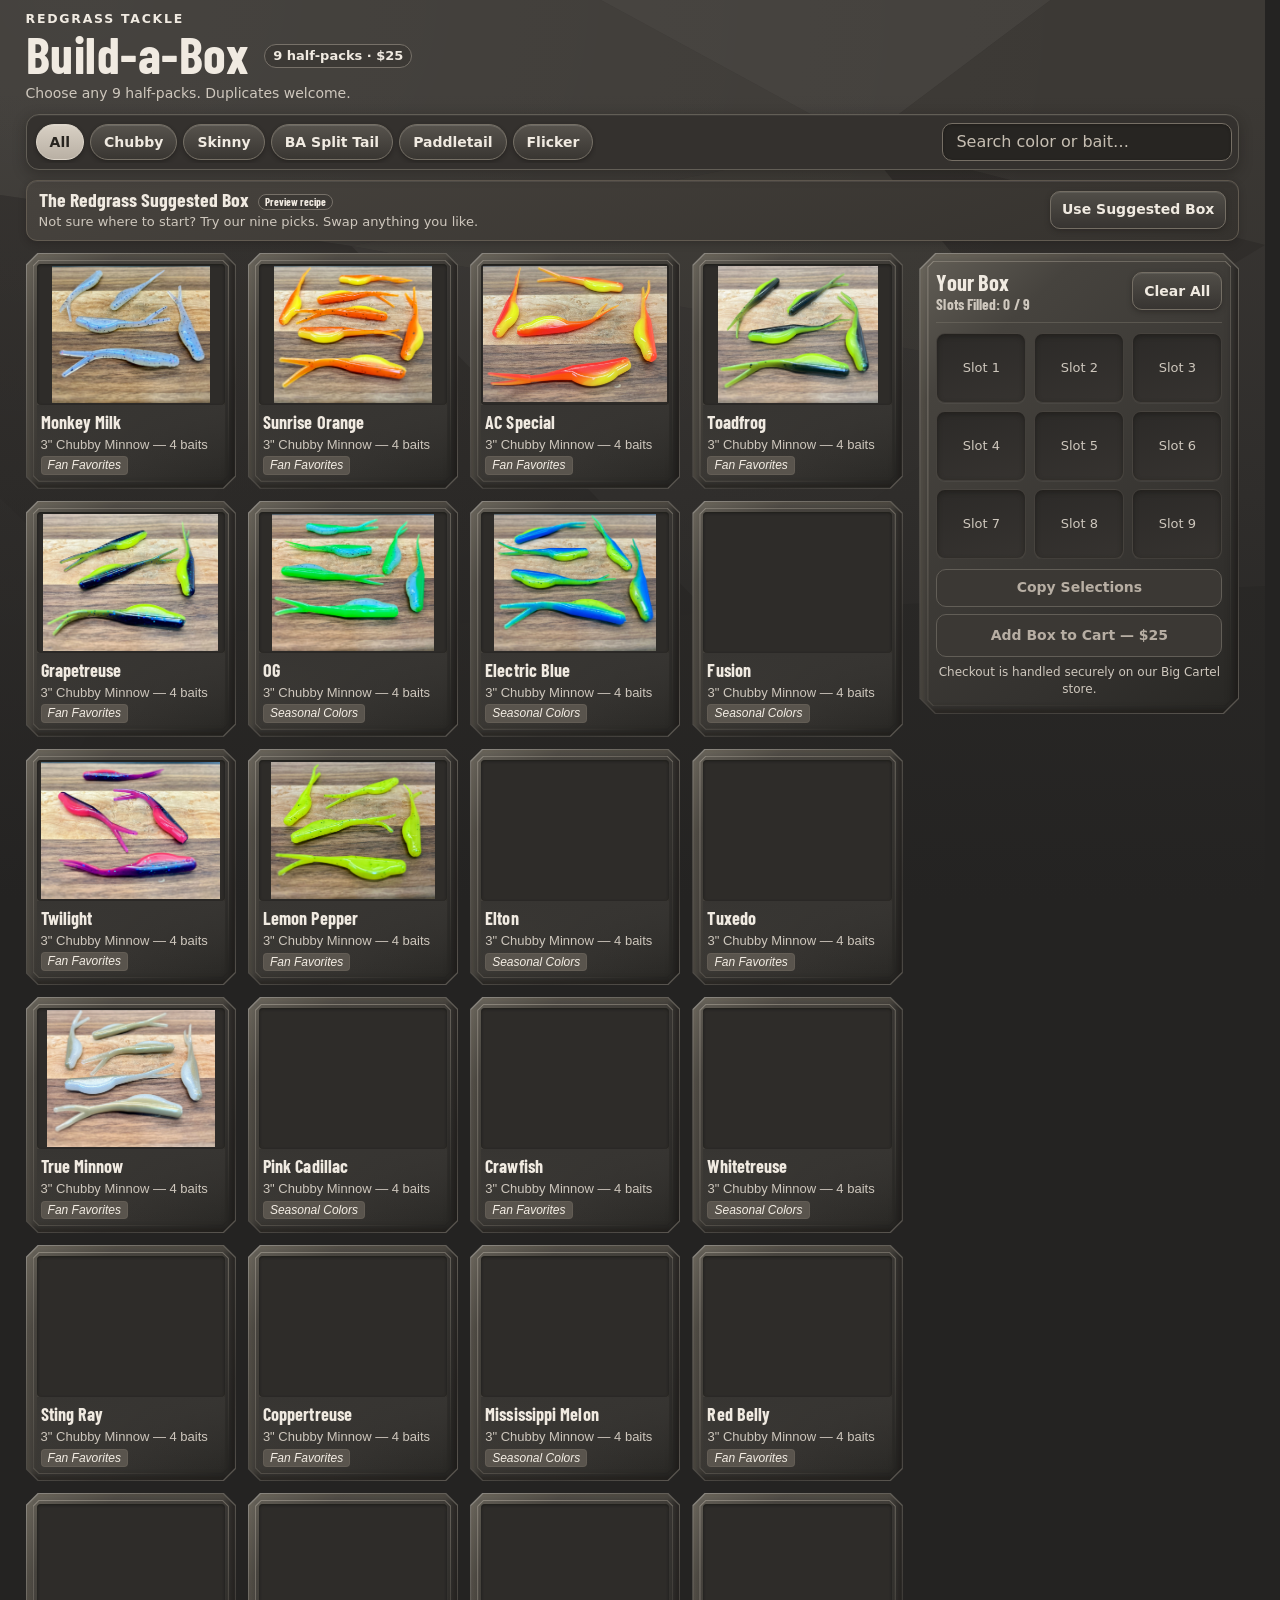
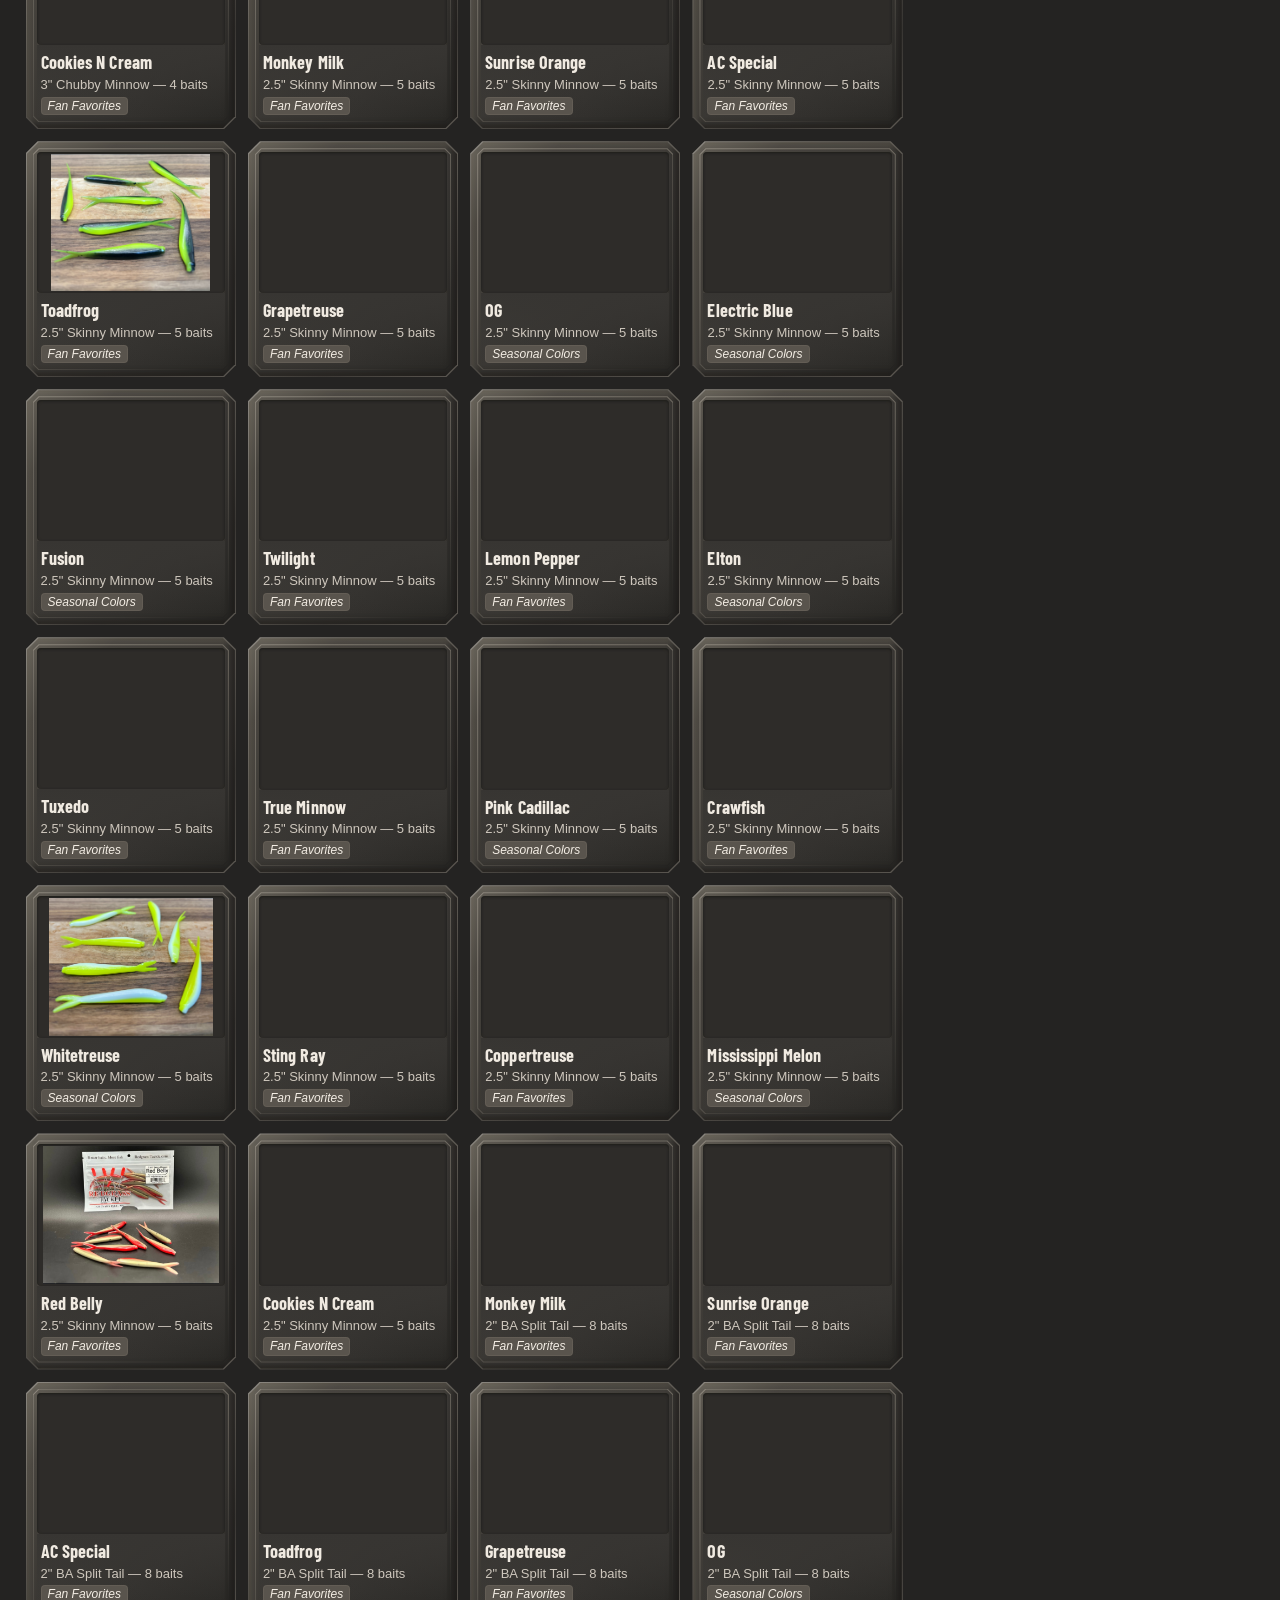
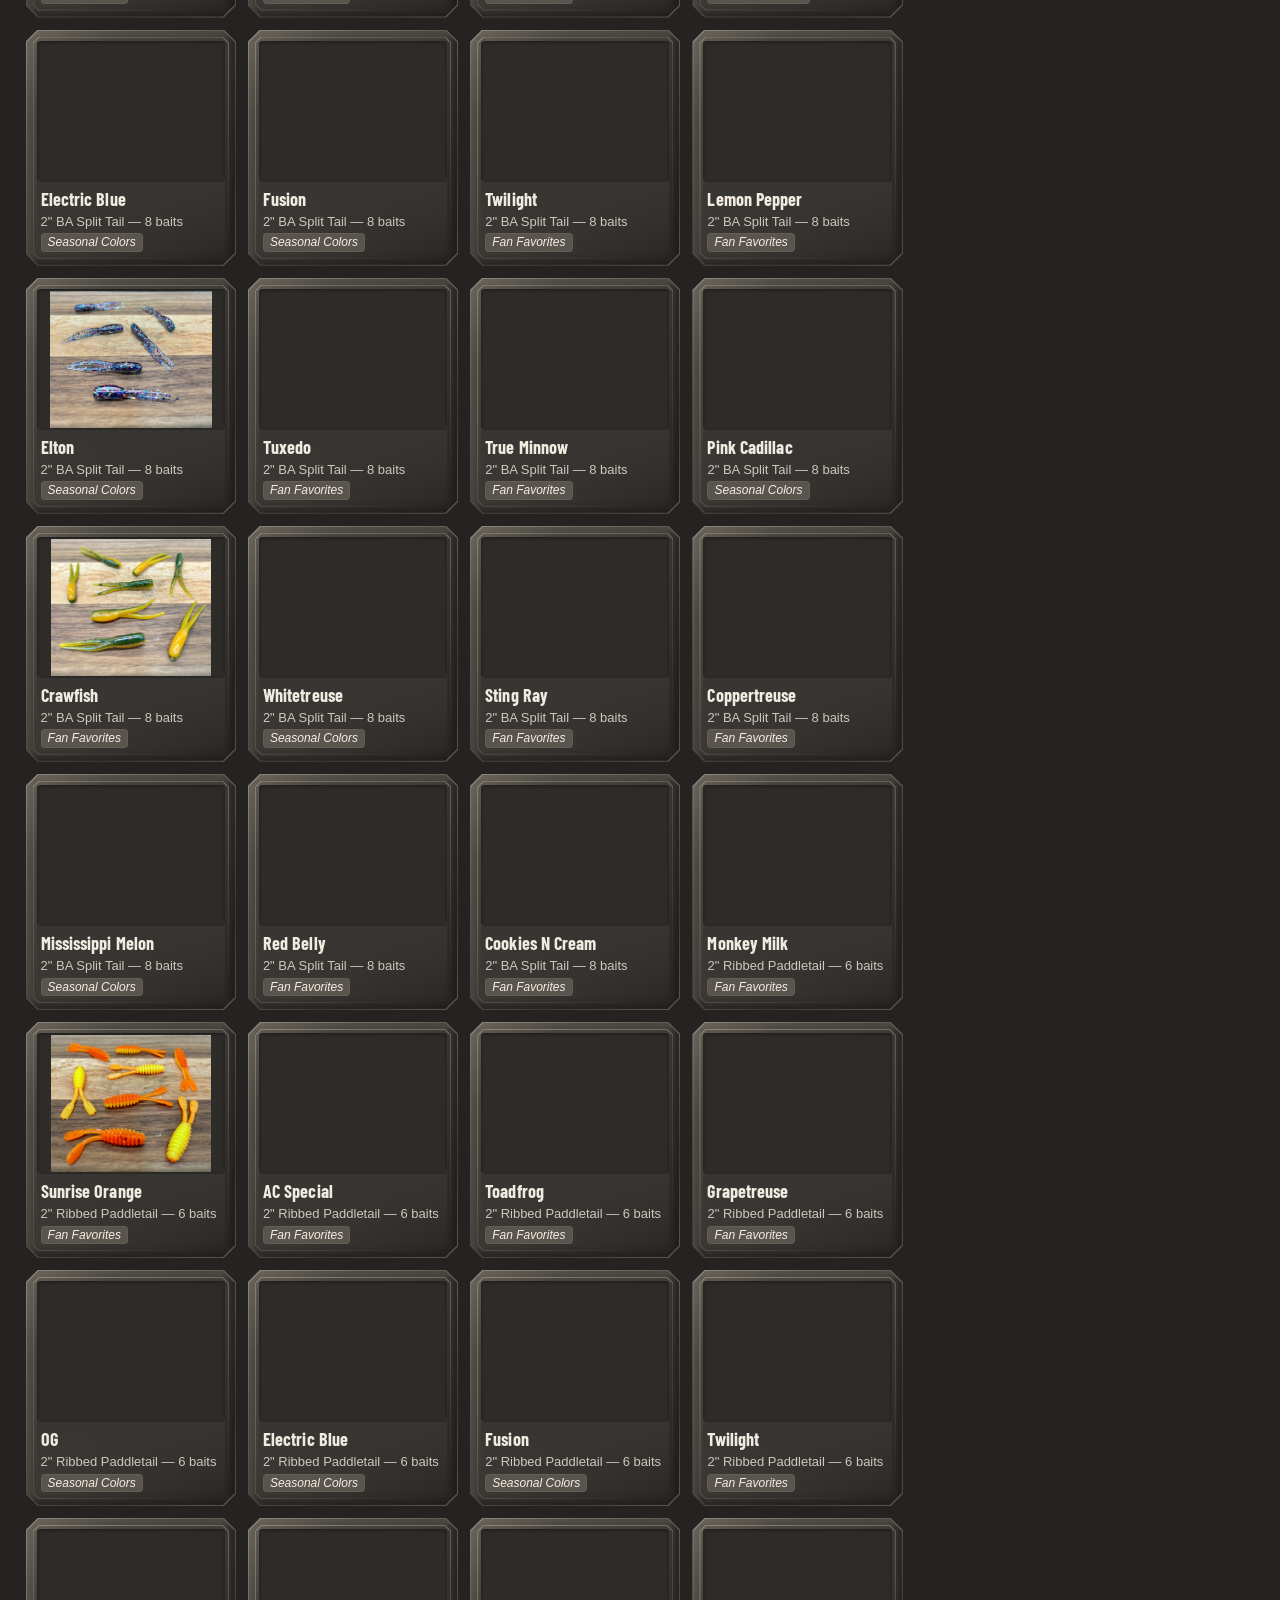
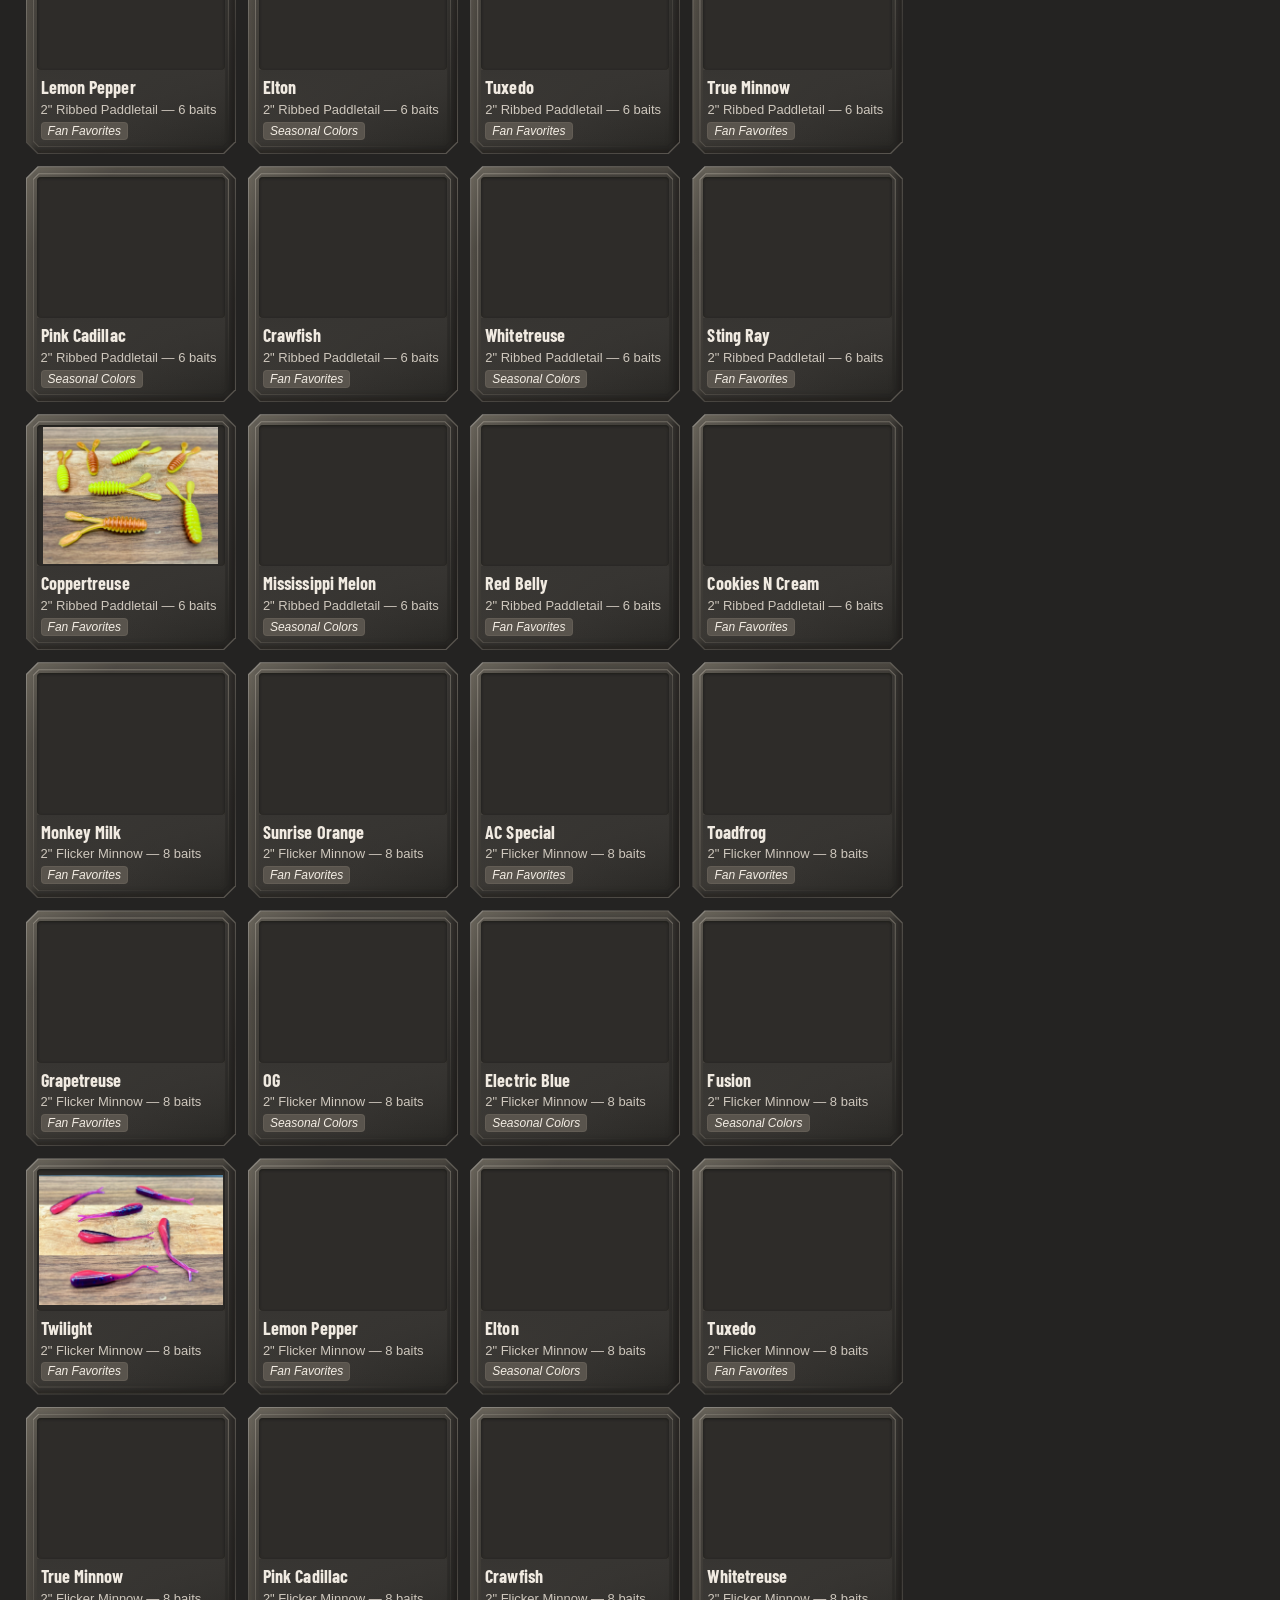
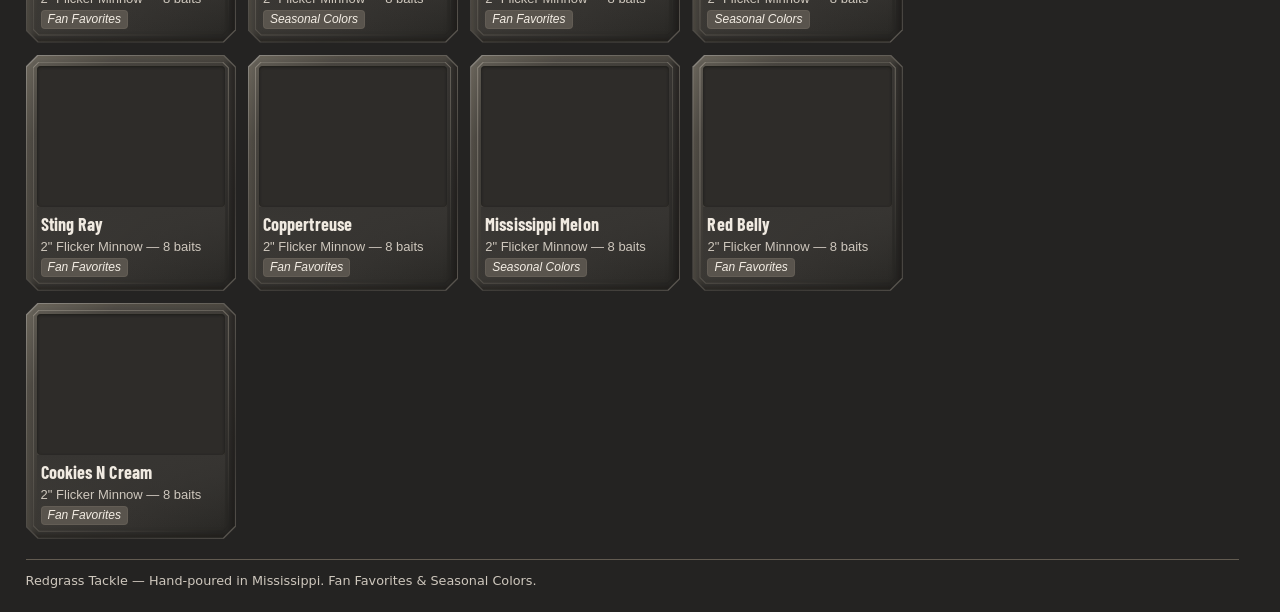
==== commit d2bf1fad: "Build Quiet Graphite 02D review preview" ====
--- a/index.html
+++ b/index.html
@@ -2,56 +2,108 @@
 <html lang="en">
 <head>
   <meta charset="utf-8">
-  <meta name="viewport" content="width=device-width, initial-scale=1">
-  <meta name="theme-color" content="#2d2b29">
-  <title>Redgrass Tackle — Build‑a‑Box</title>
-  <link rel="stylesheet" href="assets/css/style.css?v=quiet-graphite">
+  <meta name="viewport" content="width=device-width, initial-scale=1, viewport-fit=cover">
+  <meta name="theme-color" content="#302e2c">
+  <meta name="rg-preview-recipe" content="assets/data/suggested-preview.json">
+  <title>Redgrass Tackle — Build-a-Box</title>
+  <link rel="stylesheet" href="assets/css/style.css?v=02d-review">
 </head>
-<body>
+<body class="rg-quiet-graphite">
   <header class="rg-header">
     <p class="rg-wordmark">Redgrass Tackle</p>
-    <h1>Build‑a‑Box <span>(9 Slots)</span></h1>
-    <p>Pick any 9 half‑packs. Click a bait to fill the next slot. Duplicates allowed.</p>
+    <div class="rg-header-row">
+      <h1>Build-a-Box</h1>
+      <p class="rg-price">9 half-packs · $25</p>
+    </div>
+    <p>Choose any 9 half-packs. Duplicates welcome.</p>
   </header>
 
-  <section class="rg-toolbar">
-    <div class="filters">
-      <button class="filter-btn is-active" data-filter="all">All</button>
-      <button class="filter-btn" data-filter="3&quot; Chubby Minnow">Chubby</button>
-      <button class="filter-btn" data-filter="2.5&quot; Skinny Minnow">Skinny</button>
-      <button class="filter-btn" data-filter="2&quot; BA Split Tail">BA Split Tail</button>
-      <button class="filter-btn" data-filter="2&quot; Ribbed Paddletail">Paddletail</button>
-      <button class="filter-btn" data-filter="2&quot; Flicker Minnow">Flicker</button>
+  <section class="rg-toolbar" aria-label="Find baits">
+    <div class="filters" role="group" aria-label="Bait profile">
+      <button type="button" class="filter-btn is-active" data-filter="all" aria-pressed="true">All</button>
+      <button type="button" class="filter-btn" data-filter="3&quot; Chubby Minnow" aria-pressed="false">Chubby</button>
+      <button type="button" class="filter-btn" data-filter="2.5&quot; Skinny Minnow" aria-pressed="false">Skinny</button>
+      <button type="button" class="filter-btn" data-filter="2&quot; BA Split Tail" aria-pressed="false">BA Split Tail</button>
+      <button type="button" class="filter-btn" data-filter="2&quot; Ribbed Paddletail" aria-pressed="false">Paddletail</button>
+      <button type="button" class="filter-btn" data-filter="2&quot; Flicker Minnow" aria-pressed="false">Flicker</button>
+    </div>
+    <div class="rg-search">
+      <label class="rg-sr-only" for="baitSearch">Search color or bait</label>
+      <input id="baitSearch" type="search" placeholder="Search color or bait…" autocomplete="off" spellcheck="false" aria-controls="gallery">
+      <button type="button" id="clearSearch" class="rg-search-clear" aria-label="Clear search" hidden>×</button>
     </div>
   </section>
 
+  <section class="rg-suggested" id="suggestedBox" aria-labelledby="suggestedTitle" hidden>
+    <div>
+      <h2 id="suggestedTitle">The Redgrass Suggested Box <small class="rg-preview-label">Preview recipe</small></h2>
+      <p>Not sure where to start? Try our nine picks. Swap anything you like.</p>
+    </div>
+    <button type="button" id="useSuggested" class="secondary">Use Suggested Box</button>
+  </section>
+
   <main class="rg-workspace">
-    <section class="rg-box" aria-label="Your box">
-      <div class="status">
-        <span id="slotCounter">Slots Filled: 0 / 9</span>
-        <button id="clearAll" class="secondary">Clear All</button>
-      </div>
+    <section class="rg-gallery" id="gallery" aria-label="Bait catalog" aria-busy="true"></section>
 
-      <div class="rg-slots" id="slots">
-        <!-- 9 slots rendered by JS -->
-      </div>
+    <div class="rg-box-home" id="desktopBox">
+      <aside class="rg-box" id="boxTray" aria-label="Your box">
+        <div class="status">
+          <div>
+            <h2 class="rg-box-title">Your Box</h2>
+            <p id="slotCounter">Slots Filled: 0 / 9</p>
+          </div>
+          <button type="button" id="clearAll" class="secondary">Clear All</button>
+        </div>
 
-      <div class="rg-actions">
-        <button id="copyNote" class="secondary" disabled>Copy Selections</button>
-        <button id="addToCart" disabled>Add Box to Cart — $25</button>
-        <small class="hint">Checkout is handled securely on our Big Cartel store.</small>
-      </div>
-    </section>
+        <div class="rg-slots" id="slots" aria-label="Box slots"></div>
 
-    <section class="rg-gallery" id="gallery" aria-label="Bait catalog">
-      <!-- Bait cards rendered by JS -->
-    </section>
+        <div class="rg-actions">
+          <button type="button" id="copyNote" class="secondary" disabled>Copy Selections</button>
+          <button type="button" id="addToCart" disabled>Add Box to Cart — $25</button>
+          <small class="hint">Checkout is handled securely on our Big Cartel store.</small>
+        </div>
+        <p class="rg-feedback" id="desktopFeedback" aria-hidden="true" hidden></p>
+      </aside>
+    </div>
   </main>
 
+  <section class="rg-mobile-bar" aria-label="Your box progress">
+    <div class="rg-mobile-summary">
+      <span id="mobileProgress">0 / 9 selected · $25</span>
+      <span class="rg-mobile-feedback" id="mobileFeedback" aria-hidden="true" hidden></span>
+    </div>
+    <button type="button" class="secondary" id="viewBox" aria-haspopup="dialog" aria-controls="mobileBox">View Box</button>
+  </section>
+
+  <p class="rg-sr-only" id="pickerFeedback" role="status" aria-atomic="true"></p>
+
+  <dialog class="rg-drawer" id="mobileBox" aria-labelledby="mobileBoxTitle">
+    <div class="rg-dialog-head">
+      <h2 id="mobileBoxTitle">Review your box</h2>
+      <button type="button" class="secondary" id="closeBox" aria-label="Close box" autofocus>Close</button>
+    </div>
+    <div class="rg-drawer-content" id="drawerContent"></div>
+  </dialog>
+
+  <dialog class="rg-confirm" id="replaceBox" aria-labelledby="replacePrompt">
+    <h2 id="replacePrompt"></h2>
+    <div class="rg-dialog-actions">
+      <button type="button" class="secondary" id="keepPicks" autofocus>Keep my picks</button>
+      <button type="button" class="secondary" id="confirmSuggested">Use Suggested Box</button>
+    </div>
+  </dialog>
+
+  <dialog class="rg-confirm" id="previewHandoff" aria-labelledby="previewHandoffTitle">
+    <h2 id="previewHandoffTitle">Cart handoff preview</h2>
+    <p>The preview captured this URL locally.</p>
+    <p id="previewHandoffUrl" class="rg-handoff-url"></p>
+    <button type="button" class="secondary" id="closeHandoff" autofocus>Close</button>
+  </dialog>
+
   <footer class="rg-footer">
-    <p>Redgrass Tackle — Hand‑poured in Mississippi. Fan Favorites & Seasonal Colors.</p>
+    <p>Redgrass Tackle — Hand-poured in Mississippi. Fan Favorites &amp; Seasonal Colors.</p>
   </footer>
 
-  <script src="assets/js/main.js"></script>
+  <script src="assets/js/main.js?v=02d-review"></script>
 </body>
 </html>
--- a/assets/css/style.css
+++ b/assets/css/style.css
@@ -1,475 +1,390 @@
-:root {
-  color-scheme: dark;
-  --canvas: #2d2b29;
-  --panel: #373532;
-  --ink: #f2ece3;
-  --muted: #cec6bb;
-  --edge: #615c55;
-  --rust: #92513d;
-  --gutter: clamp(12px, 2.3vw, 32px);
-  --display: Impact, Haettenschweiler, "Arial Narrow", "Roboto Condensed",
-    "Liberation Sans Narrow", system-ui, sans-serif;
-}
-
-* {
-  box-sizing: border-box;
-}
+@import url("quiet-graphite-frames.css");
+
+@font-face {
+  font-family: "Barlow Condensed";
+  src: url("../fonts/barlow-condensed-latin-700-normal.woff2") format("woff2");
+  font-weight: 700;
+  font-style: normal;
+  font-display: swap;
+}
+
+* { box-sizing: border-box; }
+[hidden] { display: none !important; }
+
+html { scrollbar-gutter: stable; }
 
 body {
+  --gutter: clamp(12px, 2vw, 30px);
   position: relative;
   isolation: isolate;
   margin: 0;
   min-height: 100vh;
-  background: var(--canvas);
-  color: var(--ink);
-  font: 400 1rem/1.45 system-ui, -apple-system, "Segoe UI", sans-serif;
-}
-
-/* Faint, neutral facets sit behind the heading and the top of the catalog. */
+  background: var(--canvas-deep);
+  color: var(--ink);
+  font: 400 1rem/1.4 system-ui, -apple-system, "Segoe UI", sans-serif;
+}
+
 body::before {
   position: absolute;
   z-index: -1;
   inset: 0 0 auto;
-  height: clamp(250px, 38vw, 480px);
+  height: min(900px, 110vh);
   background:
-    linear-gradient(180deg, transparent 30%, var(--canvas)),
-    url("data:image/svg+xml,%3Csvg xmlns='http://www.w3.org/2000/svg' viewBox='0 0 1440 460' preserveAspectRatio='none'%3E%3Cpath fill='%23ffffff' opacity='.032' d='M0 0H630L995 105 745 284 0 200Z'/%3E%3Cpath fill='%23ffffff' opacity='.055' d='M630 0H1440L995 105Z'/%3E%3Cpath fill='%23000000' opacity='.1' d='M1440 0 995 105 1150 295 1440 200Z'/%3E%3Cpath fill='%23ffffff' opacity='.05' d='m995 105 155 190L745 284Z'/%3E%3Cpath fill='%23000000' opacity='.085' d='m0 200 745 84L326 460H0Z'/%3E%3Cpath fill='%23ffffff' opacity='.035' d='m1150 295 290-95v260h-290Z'/%3E%3C/svg%3E");
+    linear-gradient(180deg, transparent 10%, var(--canvas-deep) 100%),
+    radial-gradient(ellipse at 6% 0%, #ffffff09, transparent 62%),
+    url("data:image/svg+xml,%3Csvg xmlns='http://www.w3.org/2000/svg' viewBox='0 0 1440 900' preserveAspectRatio='none'%3E%3Cpath fill='%23363330' d='M0 0H1440V900H0Z'/%3E%3Cpath fill='%233f3c38' d='M0 0H684L981 142 400 246 0 195Z'/%3E%3Cpath fill='%2344413d' d='M684 0H1196L981 142Z'/%3E%3Cpath fill='%233c3935' d='M1196 0H1440V245L981 142Z'/%3E%3Cpath fill='%2333302d' d='M981 142 1196 375 1440 245Z'/%3E%3Cpath fill='%23413e39' d='M981 142 1196 375 400 246Z'/%3E%3Cpath fill='%23322f2c' d='M0 195 400 246 159 635 0 498Z'/%3E%3Cpath fill='%233b3835' d='M400 246 1196 375 808 614Z'/%3E%3Cpath fill='%23312e2b' d='M400 246 808 614 159 635Z'/%3E%3Cpath fill='%233a3734' d='M1196 375 1440 245V586L808 614Z'/%3E%3Cpath fill='%2333302c' d='M159 635 808 614 1095 900H0Z'/%3E%3Cpath fill='%23312f2c' d='M808 614 1440 586V900H1095Z'/%3E%3C/svg%3E");
   background-size: 100% 100%;
   pointer-events: none;
   content: "";
 }
 
-.rg-header,
-.rg-toolbar,
-.rg-workspace,
-.rg-footer {
+.rg-header, .rg-toolbar, .rg-suggested, .rg-workspace, .rg-footer {
   width: min(1440px, calc(100% - var(--gutter) - var(--gutter)));
   margin-inline: auto;
 }
 
-.rg-header {
-  padding-block: clamp(22px, 4vw, 56px) clamp(14px, 2.3vw, 26px);
-}
-
-.rg-header p {
-  max-width: 62ch;
-  margin: 0;
-  color: var(--muted);
-  font-size: clamp(.875rem, 1.5vw, 1.15rem);
-}
+.rg-header { padding-block: 10px 10px; }
+.rg-header p { margin: 0; color: var(--muted); font-size: .875rem; }
 
 .rg-header .rg-wordmark {
-  margin-bottom: 8px;
-  color: var(--ink);
-  font-size: clamp(.75rem, 1.65vw, 1.25rem);
+  color: var(--ink);
+  font-size: .78rem;
   font-weight: 800;
-  letter-spacing: .15em;
+  letter-spacing: .14em;
   text-transform: uppercase;
 }
 
+.rg-header-row {
+  display: flex;
+  align-items: center;
+  flex-wrap: wrap;
+  gap: 2px 16px;
+}
+
 .rg-header h1 {
-  display: flex;
-  flex-wrap: wrap;
-  align-items: baseline;
-  gap: 0 .2em;
-  margin: 0 0 8px;
-  font-family: var(--display);
-  font-size: clamp(2.45rem, 8.7vw, 7.25rem);
-  font-weight: 900;
-  letter-spacing: -.055em;
-  line-height: .98;
-}
-
-.rg-header h1 span {
-  color: var(--muted);
-  font-size: .38em;
-  font-weight: 750;
-  letter-spacing: -.035em;
+  margin: 0 0 3px;
+  font: 700 clamp(2.5rem, 4vw, 3.65rem)/1.05 var(--display);
+  letter-spacing: .01em;
+}
+
+.rg-header .rg-price,
+.rg-preview-label {
+  display: inline-flex;
+  align-items: center;
+  padding: 2px 8px;
+  border: 1px solid #777169;
+  border-radius: 999px;
+  background: #3c3935;
+  color: var(--ink);
+  font-size: .8125rem;
+  font-weight: 650;
   white-space: nowrap;
 }
 
 .rg-toolbar {
   position: sticky;
-  z-index: 2;
+  z-index: 4;
   top: 0;
-  margin-bottom: 14px;
-  padding: 8px;
-  border: 1px solid #57524c;
-  border-radius: 16px;
-  background: #34322f;
-  box-shadow: 0 5px 14px #1513103b, inset 0 1px #ffffff0a;
+  display: flex;
+  align-items: center;
+  justify-content: space-between;
+  gap: 10px;
+  margin-bottom: 10px;
+  padding: 6px;
+  border: 1px solid #625e56;
+  border-radius: 13px;
+  background: #34312e;
+  box-shadow: 0 4px 13px #18151163, inset 0 1px #ffffff0c;
 }
 
 .filters {
+  display: flex;
+  align-items: center;
+  gap: 6px;
+  min-width: 0;
+  overflow-x: auto;
+  padding: 3px;
+  scrollbar-width: thin;
+  scrollbar-color: #827c73 transparent;
+}
+
+.filter-btn {
+  flex: 0 0 auto;
+  min-height: 36px;
+  padding: 5px 13px;
+  border: 1px solid #756f65;
+  border-radius: 999px;
+  background: linear-gradient(180deg, #57534d, #393632);
+  color: var(--ink);
+  box-shadow: inset 0 1px #ffffff20, 0 2px 4px #1917147d;
+  font: 650 .875rem/1.15 system-ui, sans-serif;
+  white-space: nowrap;
+  cursor: pointer;
+}
+
+.filter-btn.is-active {
+  border-color: #ded6ca;
+  background: linear-gradient(180deg, #d8d0c4, #b9b0a4);
+  color: #27241f;
+}
+
+button:focus-visible, input:focus-visible {
+  outline: 2px solid #f1ddc2;
+  outline-offset: 2px;
+}
+
+.filter-btn:focus-visible { outline-offset: -3px; }
+.filter-btn.is-active:focus-visible { outline-color: #322a21; }
+
+.rg-search { position: relative; flex: 0 1 290px; min-width: 175px; }
+
+.rg-search input {
+  width: 100%;
+  min-height: 38px;
+  padding: 7px 43px 7px 13px;
+  border: 1px solid #766f65;
+  border-radius: 10px;
+  background: #272522;
+  color: var(--ink);
+  font: 400 1rem/1.2 system-ui, sans-serif;
+  box-shadow: inset 0 1px 3px #17151277;
+}
+
+.rg-search input::placeholder { color: #c6beb2; }
+.rg-search input::-webkit-search-cancel-button { display: none; }
+
+.rg-search-clear {
+  position: absolute;
+  inset: 0 0 0 auto;
+  width: 43px;
+  padding: 0;
+  border: 0;
+  border-radius: 9px;
+  background: transparent;
+  color: var(--ink);
+  font: 700 1.25rem/1 system-ui, sans-serif;
+  cursor: pointer;
+}
+
+.rg-suggested {
+  display: flex;
+  align-items: center;
+  justify-content: space-between;
+  gap: 8px 16px;
+  margin-bottom: 12px;
+  padding: 8px 12px;
+  border: 1px solid #625b51;
+  border-radius: 11px;
+  background: linear-gradient(160deg, #47433e, #35322e);
+  box-shadow: inset 0 1px #ffffff16, 0 3px 7px #1a171448;
+}
+
+.rg-suggested h2 { margin: 0; font: 700 1.23rem/1.1 var(--display); }
+.rg-suggested p { margin: 3px 0 0; color: var(--muted); font-size: .8125rem; }
+.rg-suggested .secondary { flex: 0 0 auto; }
+.rg-preview-label { margin-left: 5px; font-size: .68rem; padding: 1px 6px; vertical-align: middle; }
+
+.rg-workspace {
+  display: grid;
+  grid-template-columns: minmax(0, 1fr) minmax(320px, 26%);
+  align-items: start;
+  gap: clamp(14px, 1.3vw, 20px);
+  overflow-anchor: none;
+}
+
+.rg-gallery {
   display: grid;
   grid-template-columns: repeat(3, minmax(0, 1fr));
-  gap: 6px;
-}
-
-button {
-  font: inherit;
-}
-
-.filter-btn,
-.secondary,
-#addToCart {
-  min-height: 38px;
-  border: 1px solid #6c665e;
-  border-radius: 12px;
-  background: linear-gradient(180deg, #48453f, #373431);
-  color: var(--ink);
-  box-shadow: inset 0 1px #ffffff10;
-  cursor: pointer;
-}
-
-.filter-btn {
-  padding: 6px 8px;
-  font-size: clamp(.72rem, 1.3vw, .95rem);
-  font-weight: 650;
-  line-height: 1.15;
-}
-
-.filter-btn.is-active {
-  border-color: #e0d8ce;
-  background: #d0c8bd;
-  color: #24211e;
-}
-
-button:focus-visible {
-  outline: 2px solid #f4e2cd;
-  outline-offset: 3px;
-}
-
-@media (hover: hover) {
-  .filter-btn:not(.is-active):hover,
-  .secondary:not(:disabled):hover {
-    border-color: #a09a8f;
-    background: #4c4842;
-  }
-}
-
-.rg-workspace {
-  display: grid;
-  gap: clamp(12px, 1.35vw, 20px);
-  grid-template-areas: "box" "gallery";
+  align-content: start;
+  align-items: stretch;
+  gap: 12px;
   min-width: 0;
-}
-
-.rg-box,
-.card {
-  /* Two close graphite tones form a restrained, beveled frame. */
-  --cut: 15px;
-  position: relative;
-  isolation: isolate;
+  overflow-anchor: none;
+}
+
+@media (min-width: 1260px) {
+  .rg-gallery { grid-template-columns: repeat(4, minmax(0, 1fr)); }
+}
+
+.rg-box-home {
+  position: sticky;
+  top: 70px;
+  align-self: start;
   min-width: 0;
-  background: linear-gradient(135deg, #67625b, #45423d 30%, #59554f 68%, #6c665d);
-  clip-path: polygon(
-    var(--cut) 0, calc(100% - var(--cut)) 0, 100% var(--cut),
-    100% calc(100% - var(--cut)), calc(100% - var(--cut)) 100%,
-    var(--cut) 100%, 0 calc(100% - var(--cut)), 0 var(--cut)
-  );
-}
-
-.rg-box::before,
-.card::before {
-  position: absolute;
-  z-index: -1;
-  inset: 1px;
-  background: linear-gradient(145deg, #494641, var(--panel) 48%, #3b3834);
-  clip-path: inherit;
-  pointer-events: none;
-  content: "";
-}
-
-.rg-box {
-  grid-area: box;
-  align-self: start;
-  padding: clamp(12px, 1.65vw, 24px);
-}
-
-.status {
-  display: flex;
-  flex-wrap: wrap;
+}
+
+.rg-box-home .rg-box {
+  max-height: calc(100dvh - 80px);
+  display: flex;
+  flex-direction: column;
+}
+
+.rg-box-home .status, .rg-box-home .rg-actions { flex-shrink: 0; }
+
+.rg-box-home .rg-slots {
+  min-height: 0;
+  overflow-y: auto;
+  scrollbar-width: thin;
+  scrollbar-color: #807970 transparent;
+}
+
+.rg-box-title {
+  margin: 0;
+  font: 700 1.4rem/1.1 var(--display);
+  letter-spacing: .005em;
+}
+
+#slotCounter { margin: 2px 0 0; color: var(--muted); font-size: .96rem; }
+.rg-feedback { margin: 7px 0 0; color: var(--muted); font-size: .8rem; }
+.rg-empty-results { grid-column: 1 / -1; margin: 0; padding: 24px; color: var(--muted); }
+
+.card.is-added { background: #b3a89a; }
+.card.is-added::after { background: #b5aa9c; }
+
+.rg-mobile-bar { display: none; }
+
+.rg-drawer, .rg-confirm {
+  max-width: min(100vw - 24px, 450px);
+  max-height: min(92dvh, 690px);
+  padding: 14px;
+  border: 1px solid #80786e;
+  border-radius: 15px;
+  background: #35322e;
+  color: var(--ink);
+  box-shadow: 0 10px 45px #14120fbd, inset 0 1px #ffffff20;
+}
+
+.rg-drawer::backdrop, .rg-confirm::backdrop { background: #151412bf; }
+
+.rg-dialog-head, .rg-dialog-actions {
+  display: flex;
   align-items: center;
   justify-content: space-between;
-  gap: 6px 10px;
-  margin-bottom: 12px;
-  padding-bottom: 10px;
-  border-bottom: 1px solid var(--edge);
-}
-
-#slotCounter {
-  font-family: var(--display);
-  font-size: clamp(1.05rem, 2.15vw, 1.7rem);
-  font-weight: 850;
-  letter-spacing: -.035em;
-  line-height: 1.15;
-}
-
-.secondary {
-  padding: 7px 12px;
-  font-weight: 600;
-}
-
-#clearAll {
-  font-size: .8rem;
-}
-
-.rg-slots {
-  display: grid;
-  grid-template-columns: repeat(3, minmax(0, 1fr));
-  gap: clamp(5px, .9vw, 12px);
-}
-
-.slot {
-  position: relative;
-  display: flex;
-  align-items: center;
-  justify-content: center;
-  min-width: 0;
-  min-height: clamp(64px, 7vw, 96px);
-  padding: 6px;
-  border: 1px dashed #7d766c;
-  border-radius: 10px;
-  background: #302e2b;
-  color: var(--muted);
-  text-align: center;
-  font-size: .78rem;
-}
-
-.slot.filled {
-  flex-direction: column;
-  align-items: stretch;
-  justify-content: flex-start;
-  gap: 5px;
-  border-style: solid;
-  border-color: #746d63;
-  background: linear-gradient(170deg, #4b4842, #3c3935);
-  box-shadow: inset 0 1px #ffffff10;
-}
-
-.slot img,
-.card img {
-  display: block;
-  width: 100%;
-  height: auto;
-  border-radius: 4px;
-  background: #2e2c29;
-  object-fit: contain;
-}
-
-.slot img {
-  aspect-ratio: 3 / 2;
-}
-
-.slot .slot-text {
-  display: flex;
-  flex-direction: column;
-  gap: 2px;
-  min-width: 0;
-  padding: 2px 0;
-  color: var(--muted);
-  font-size: clamp(.65rem, 1vw, .78rem);
-  line-height: 1.25;
-  overflow-wrap: anywhere;
-}
-
-/* Put the color name above its existing pack and profile information. */
-.slot-text > :last-child {
-  order: -1;
-  color: var(--ink);
-  font-weight: 700;
-}
-
-.slot .remove {
-  position: absolute;
-  top: 3px;
-  right: 3px;
-  display: grid;
-  place-items: center;
-  width: 28px;
-  height: 28px;
-  padding: 0;
-  border: 1px solid #e7ded4;
-  border-radius: 50%;
-  background: #e7ded4;
-  color: #24211e;
-  font-size: .82rem;
-  font-weight: 800;
-  line-height: 1;
-  cursor: pointer;
-}
-
-.slot .remove:hover {
-  background: #fff6eb;
-}
-
-.slot.filled:not(:has(img)) {
-  padding-top: 32px;
-}
-
-.rg-actions {
-  display: grid;
   gap: 8px;
-  margin-top: 12px;
-}
-
-#addToCart {
-  min-height: 46px;
-  padding: 8px 10px;
-  border-color: #ad725c;
-  background: var(--rust);
-  font-size: clamp(.9rem, 1.6vw, 1.15rem);
-  font-weight: 800;
-}
-
-#addToCart:enabled:hover {
-  background: #a05c47;
-}
-
-#addToCart:disabled,
-#copyNote:disabled {
-  border-color: #615b54;
-  background: #3a3733;
-  color: #a9a196;
-  box-shadow: none;
-  cursor: not-allowed;
-}
-
-.hint {
-  color: var(--muted);
-  text-align: center;
-  font-size: .76rem;
-}
-
-.rg-gallery {
-  display: grid;
-  grid-area: gallery;
-  grid-template-columns: repeat(2, minmax(0, 1fr));
-  align-content: start;
-  gap: clamp(8px, 1.05vw, 16px);
-  min-width: 0;
-}
-
-.card {
-  --cut: 12px;
-  display: flex;
-  flex-direction: column;
-  padding: clamp(7px, .95vw, 13px);
-  cursor: pointer;
-}
-
-@media (hover: hover) {
-  .card:hover {
-    background: #888176;
-  }
-}
-
-.card img {
-  aspect-ratio: 4 / 3;
-}
-
-.card .meta {
-  display: grid;
-  align-content: start;
-  gap: 4px 8px;
-  padding: 8px 3px 3px;
-  overflow-wrap: anywhere;
-}
-
-.meta .name {
-  font-size: clamp(1rem, 1.8vw, 1.52rem);
-  font-weight: 800;
-  letter-spacing: -.035em;
-  line-height: 1.12;
-}
-
-.meta .sub {
-  color: var(--muted);
-  font-size: clamp(.69rem, 1.05vw, .91rem);
-}
-
-.badges {
-  display: flex;
-  flex-wrap: wrap;
-}
-
-.badge {
-  padding: 2px 7px;
-  border: 1px solid #716b61;
-  border-radius: 5px;
-  background: #57524b;
-  color: var(--ink);
-  font-size: clamp(.64rem, .9vw, .77rem);
-  font-style: italic;
-  font-weight: 600;
-  line-height: 1.35;
-}
+}
+
+.rg-dialog-head { margin-bottom: 9px; }
+.rg-dialog-head h2, .rg-confirm h2 { margin: 0; font: 700 1.5rem/1.1 var(--display); }
+.rg-confirm p { margin: 10px 0; }
+.rg-dialog-actions { flex-wrap: wrap; margin-top: 14px; }
+.rg-handoff-url { padding: 9px; background: #24221f; border-radius: 6px; overflow-wrap: anywhere; font-size: .82rem; }
+.rg-review-open { overflow: hidden; }
 
 .rg-footer {
-  margin-block: 22px 0;
+  margin-block: 20px 0;
   padding-block: 12px 22px;
-  border-top: 1px solid var(--edge);
+  border-top: 1px solid #625b51;
   color: var(--muted);
   font-size: .8rem;
 }
 
-.rg-footer p {
-  margin: 0;
-}
-
-@media (min-width: 640px) {
-  .filters {
-    grid-template-columns: none;
-    grid-auto-columns: minmax(0, max-content);
-    grid-auto-flow: column;
-    justify-content: start;
-    gap: 8px;
+.rg-footer p { margin: 0; }
+
+.rg-sr-only {
+  position: absolute;
+  width: 1px;
+  height: 1px;
+  padding: 0;
+  overflow: hidden;
+  clip-path: inset(50%);
+  white-space: nowrap;
+}
+
+@media (max-width: 879px), (hover: none) and (max-height: 500px) and (max-width: 1100px) {
+  html { scrollbar-gutter: auto; }
+  .rg-header { padding-block: 9px 10px; }
+  .rg-header h1 { font-size: clamp(1.95rem, 8vw, 2.35rem); margin-bottom: 0; }
+  .rg-header p { font-size: .8125rem; }
+  .rg-header .rg-wordmark { font-size: .7rem; }
+  .rg-header-row { gap: 2px 10px; }
+  .rg-header .rg-price { font-size: .75rem; }
+  .rg-toolbar { position: relative; flex-direction: column-reverse; align-items: stretch; gap: 3px; padding: 5px; }
+  .rg-search { flex: auto; min-width: 0; }
+  .rg-search input, .filter-btn, .secondary, #addToCart { min-height: 44px; }
+  .filters { padding: 3px 3px 5px; }
+  .filter-btn { padding-inline: 12px; }
+  .rg-suggested {
+    display: grid;
+    grid-template-columns: minmax(0, 1fr) auto;
+    padding: 7px 9px;
+    gap: 5px 8px;
   }
-
-  .filter-btn {
-    min-width: 76px;
-    padding-inline: 14px;
+  .rg-suggested > div { display: contents; }
+  .rg-suggested h2 { grid-column: 1 / -1; font-size: 1.05rem; }
+  .rg-suggested p { font-size: .8125rem; line-height: 1.2; }
+  .rg-suggested .secondary { padding: 4px 8px; font-size: .8rem; max-width: 140px; }
+  .rg-preview-label { margin-left: 3px; }
+  .rg-workspace { display: block; }
+  .rg-gallery { grid-template-columns: repeat(2, minmax(0, 1fr)); gap: 8px; }
+  .rg-box-home { display: none; }
+  .card { --cut: 10px; --rim-inset: 6px; padding: 9px; }
+  .card .meta { padding: 6px 2px 2px; gap: 3px; }
+  .meta .name { font-size: 1.1rem; }
+  .badge { padding-inline: 4px; }
+
+  .rg-mobile-bar {
+    position: fixed;
+    z-index: 5;
+    inset: auto 0 0;
+    display: flex;
+    align-items: center;
+    justify-content: space-between;
+    gap: 10px;
+    min-height: 64px;
+    padding: 7px max(var(--gutter), env(safe-area-inset-right))
+      calc(7px + env(safe-area-inset-bottom)) max(var(--gutter), env(safe-area-inset-left));
+    border-top: 1px solid #797269;
+    background: #35322f;
+    box-shadow: 0 -3px 18px #201d1ab3;
   }
-}
-
-@media (min-width: 880px) {
-  .rg-workspace {
-    grid-template-columns: minmax(0, 1.9fr) minmax(0, 1fr);
-    grid-template-areas: "gallery box";
+
+  .rg-mobile-summary { display: grid; min-width: 0; font-size: .875rem; font-weight: 750; }
+  .rg-mobile-feedback { color: var(--muted); font-size: .75rem; font-weight: 500; overflow: hidden; text-overflow: ellipsis; white-space: nowrap; }
+  .rg-mobile-bar .secondary { flex: 0 0 auto; }
+  .rg-footer { padding-bottom: calc(100px + env(safe-area-inset-bottom)); }
+
+  .rg-drawer {
+    position: fixed;
+    inset: auto 0 0;
+    width: min(100%, 490px);
+    max-width: 100%;
+    max-height: min(93dvh, 720px);
+    margin: 0 auto;
+    padding: 9px 9px calc(9px + env(safe-area-inset-bottom));
+    border-radius: 15px 15px 0 0;
+    overflow: auto;
+    overscroll-behavior: contain;
   }
-}
-
-@media (min-width: 1120px) {
-  .card .meta {
-    grid-template-columns: minmax(0, 1fr) auto;
-    grid-template-areas: "name badges" "sub sub";
-    align-items: baseline;
+
+  .rg-drawer .rg-box { padding: 13px; }
+  .rg-drawer .remove { width: 44px; height: 44px; top: 0; right: 0; background: transparent; border: 0; font-size: 0; }
+  .rg-drawer .remove::before {
+    display: grid;
+    place-items: center;
+    width: 24px;
+    height: 24px;
+    border: 1px solid #f0e8dc;
+    border-radius: 50%;
+    background: #e4dcd0;
+    color: #24211e;
+    font: 800 .9rem/1 system-ui, sans-serif;
+    content: "×";
   }
 
-  .meta .name {
-    grid-area: name;
-  }
-
-  .meta .sub {
-    grid-area: sub;
-  }
-
-  .meta .badges {
-    grid-area: badges;
-  }
-}
-
-@media (max-width: 360px) {
-  .rg-header h1 {
-    font-size: 2.18rem;
-  }
-
-  .rg-box {
-    padding-inline: 10px;
-  }
-
-  .slot {
-    padding-inline: 4px;
-  }
-}
+  .rg-drawer .rg-slots { gap: 6px; }
+  .rg-drawer .slot { min-height: 60px; }
+}
+
+@media (min-width: 620px) and (max-width: 879px) {
+  .rg-gallery { grid-template-columns: repeat(3, minmax(0, 1fr)); }
+}
+
+@media (max-width: 359px) {
+  .rg-suggested .secondary { max-width: 96px; }
+  .rg-suggested h2 { font-size: 1rem; }
+  .rg-header-row { gap: 2px 7px; }
+}
+
+@media (prefers-reduced-motion: reduce) {
+  *, *::before, *::after { scroll-behavior: auto !important; transition: none !important; animation: none !important; }
+}
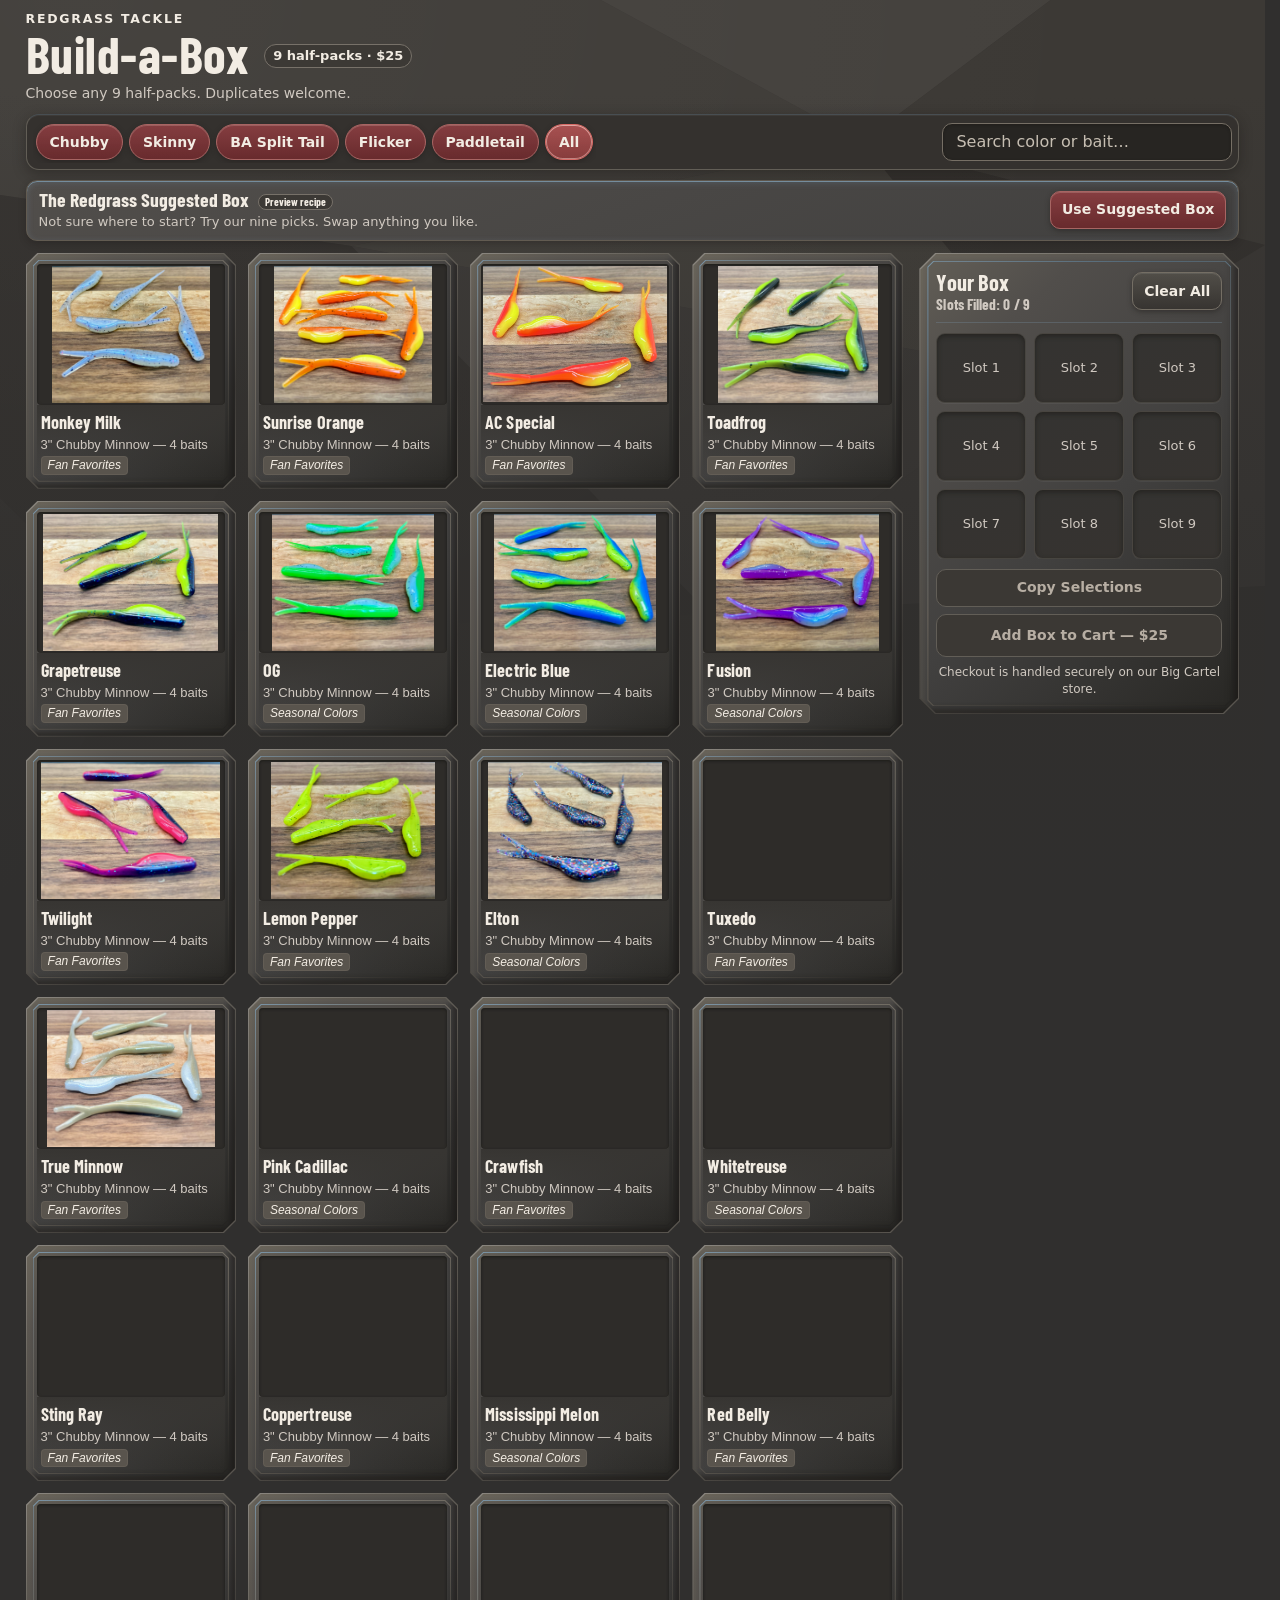
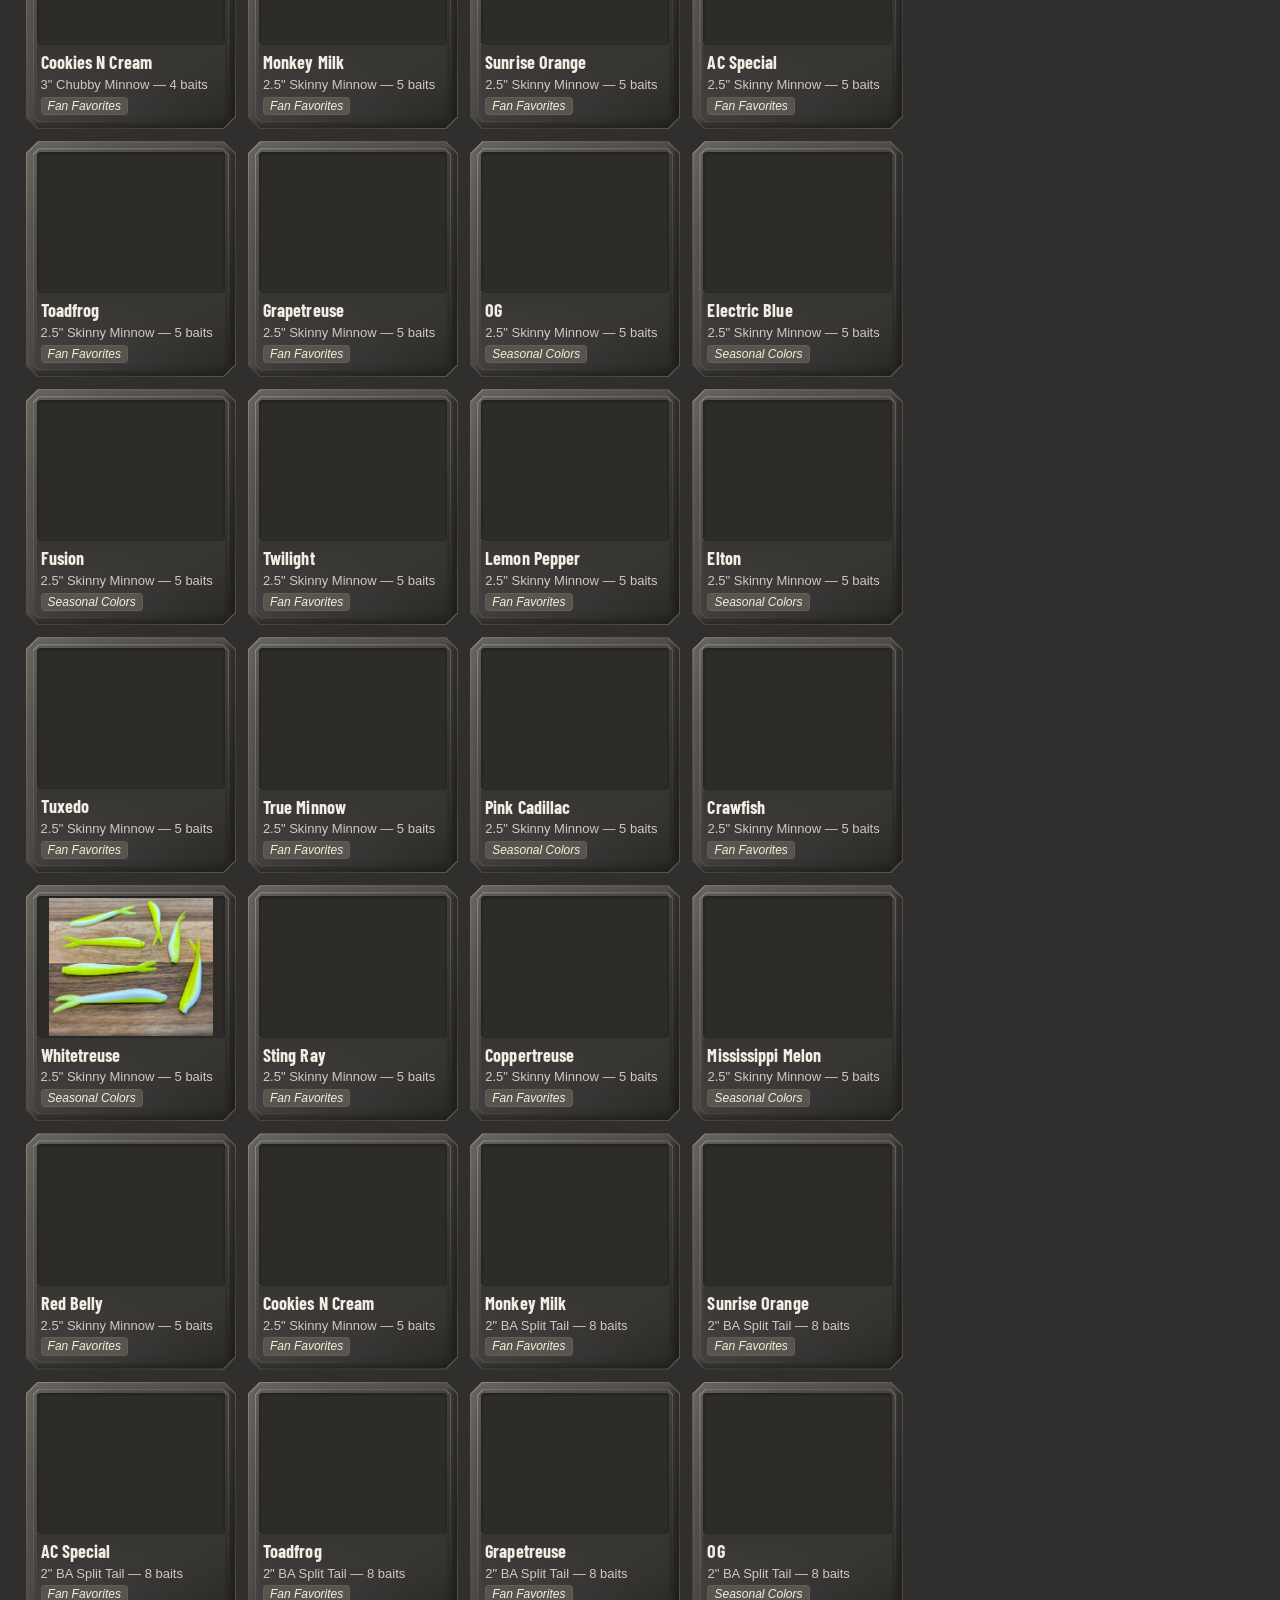
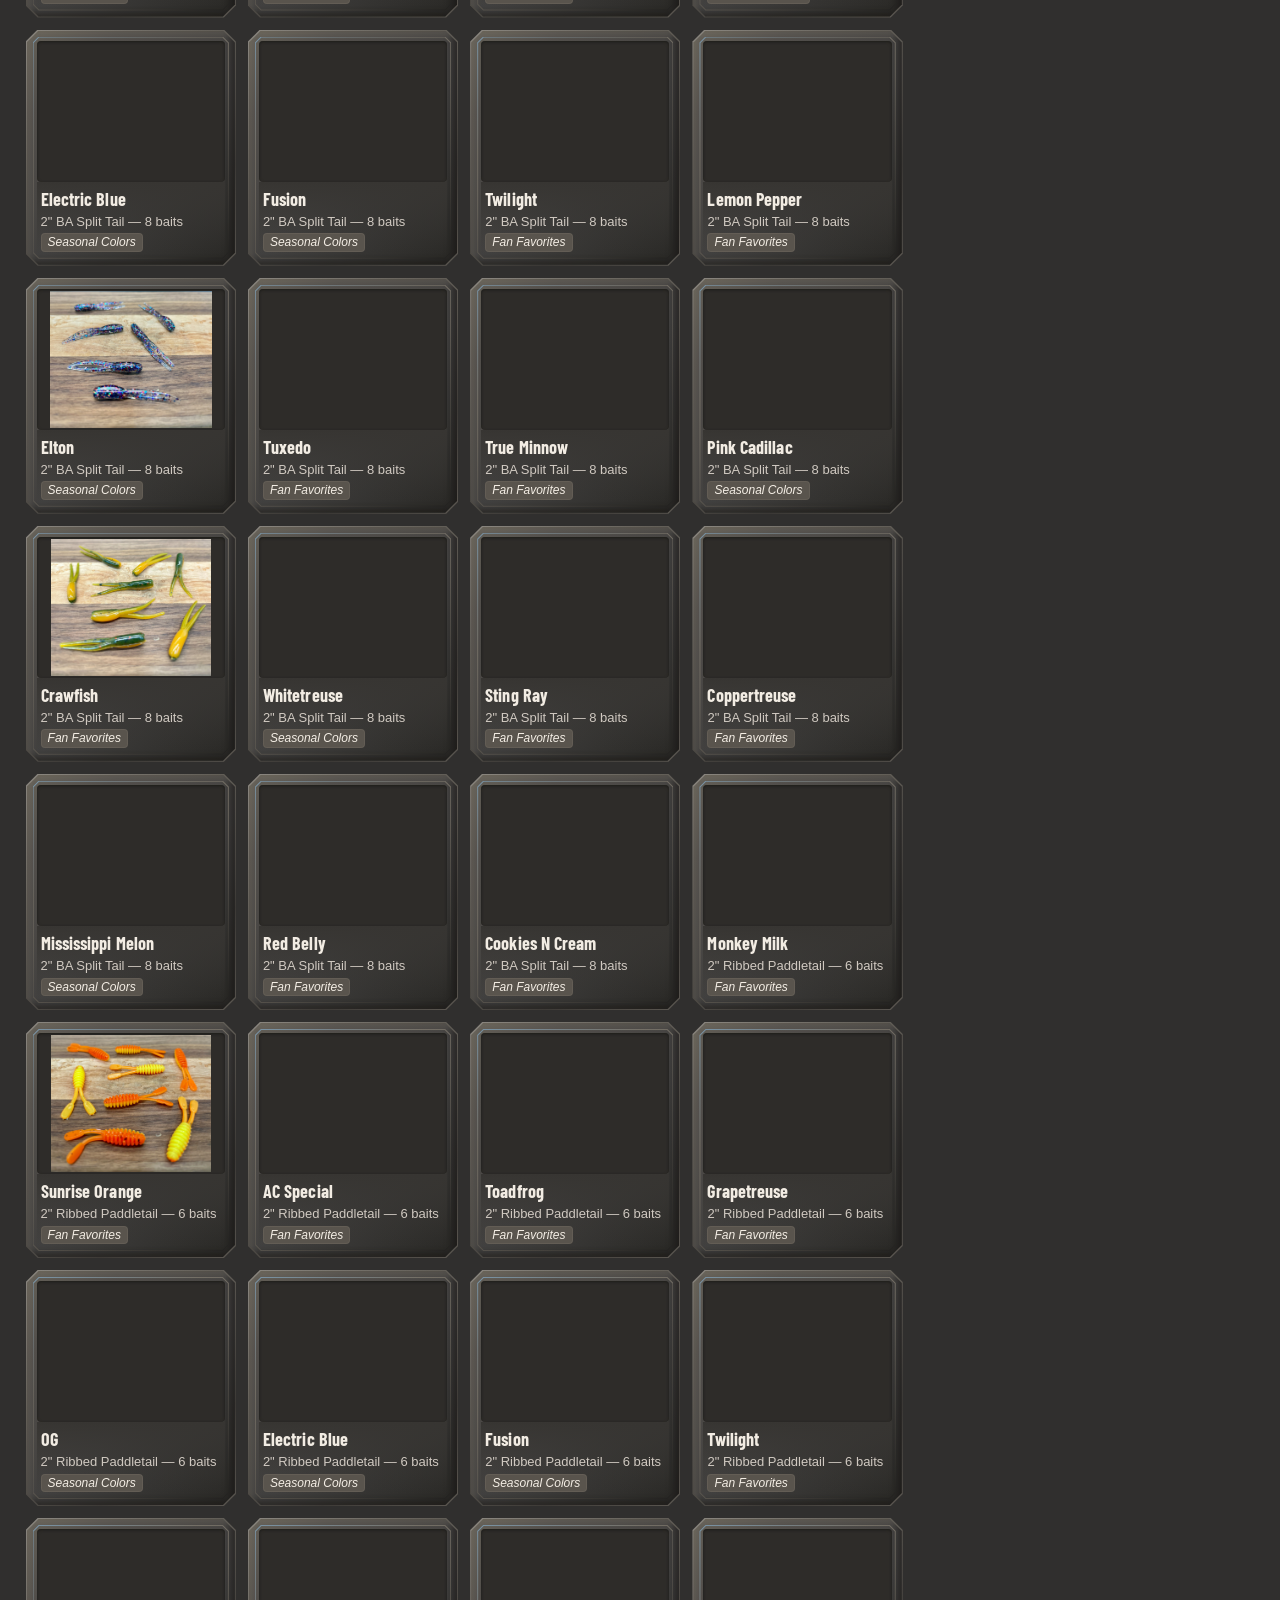
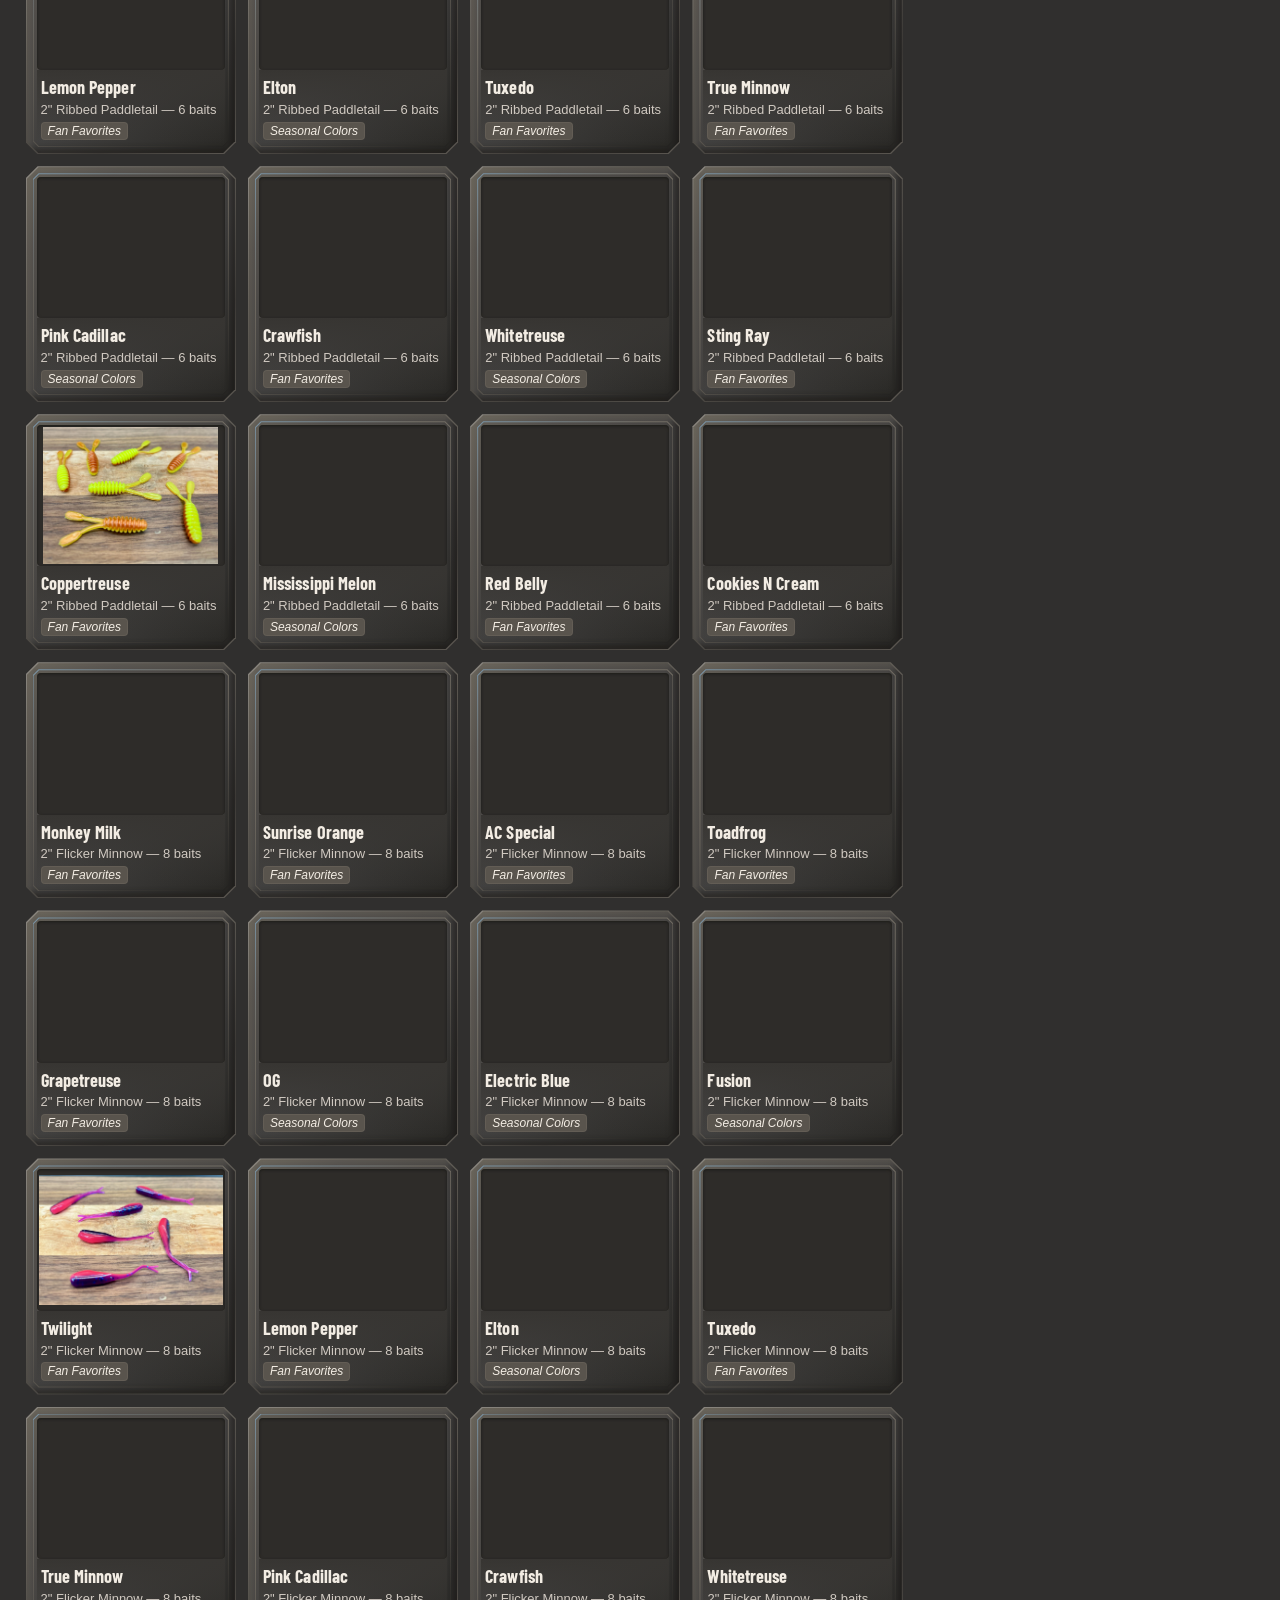
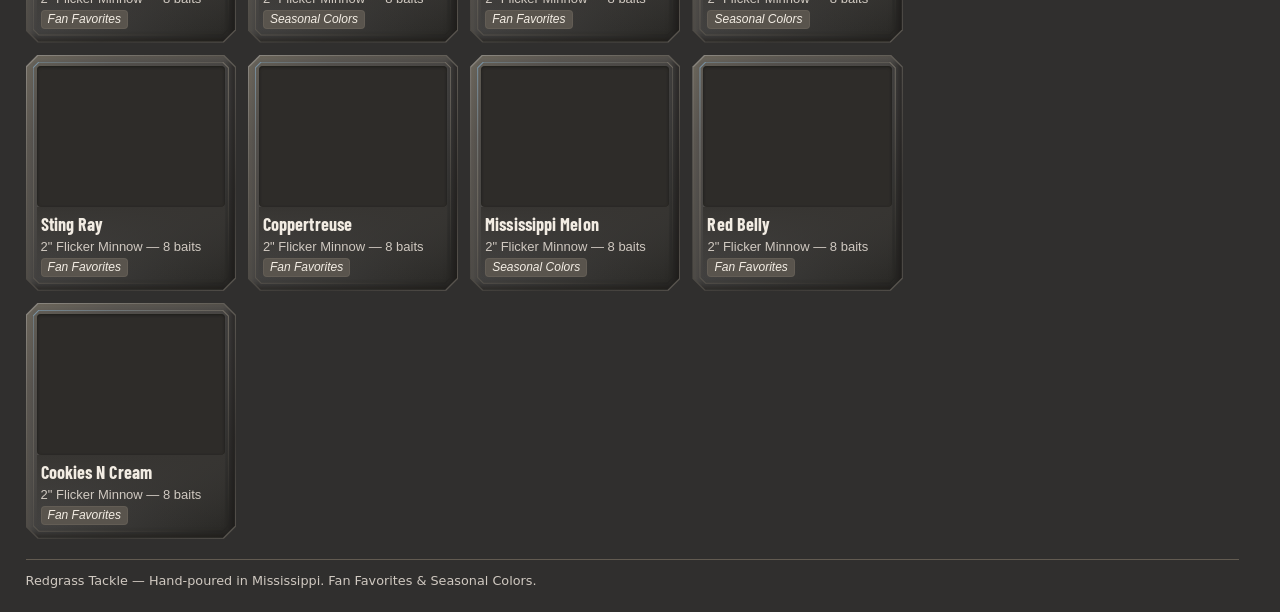
==== commit d91237f5: "Refine Quiet Graphite color and selected-slot detail" ====
--- a/index.html
+++ b/index.html
@@ -6,7 +6,7 @@
   <meta name="theme-color" content="#302e2c">
   <meta name="rg-preview-recipe" content="assets/data/suggested-preview.json">
   <title>Redgrass Tackle — Build-a-Box</title>
-  <link rel="stylesheet" href="assets/css/style.css?v=02d-review">
+  <link rel="stylesheet" href="assets/css/style.css?v=02d-color">
 </head>
 <body class="rg-quiet-graphite">
   <header class="rg-header">
@@ -20,12 +20,12 @@
 
   <section class="rg-toolbar" aria-label="Find baits">
     <div class="filters" role="group" aria-label="Bait profile">
-      <button type="button" class="filter-btn is-active" data-filter="all" aria-pressed="true">All</button>
       <button type="button" class="filter-btn" data-filter="3&quot; Chubby Minnow" aria-pressed="false">Chubby</button>
       <button type="button" class="filter-btn" data-filter="2.5&quot; Skinny Minnow" aria-pressed="false">Skinny</button>
       <button type="button" class="filter-btn" data-filter="2&quot; BA Split Tail" aria-pressed="false">BA Split Tail</button>
+      <button type="button" class="filter-btn" data-filter="2&quot; Flicker Minnow" aria-pressed="false">Flicker</button>
       <button type="button" class="filter-btn" data-filter="2&quot; Ribbed Paddletail" aria-pressed="false">Paddletail</button>
-      <button type="button" class="filter-btn" data-filter="2&quot; Flicker Minnow" aria-pressed="false">Flicker</button>
+      <button type="button" class="filter-btn is-active" data-filter="all" aria-pressed="true">All</button>
     </div>
     <div class="rg-search">
       <label class="rg-sr-only" for="baitSearch">Search color or bait</label>
@@ -104,6 +104,6 @@
     <p>Redgrass Tackle — Hand-poured in Mississippi. Fan Favorites &amp; Seasonal Colors.</p>
   </footer>
 
-  <script src="assets/js/main.js?v=02d-review"></script>
+  <script src="assets/js/main.js?v=02d-color"></script>
 </body>
 </html>
--- a/assets/css/style.css
+++ b/assets/css/style.css
@@ -1,4 +1,4 @@
-@import url("quiet-graphite-frames.css");
+@import url("quiet-graphite-frames.css?v=02d-color");
 
 @font-face {
   font-family: "Barlow Condensed";
@@ -19,7 +19,7 @@
   isolation: isolate;
   margin: 0;
   min-height: 100vh;
-  background: var(--canvas-deep);
+  background: var(--canvas);
   color: var(--ink);
   font: 400 1rem/1.4 system-ui, -apple-system, "Segoe UI", sans-serif;
 }
@@ -30,7 +30,7 @@
   inset: 0 0 auto;
   height: min(900px, 110vh);
   background:
-    linear-gradient(180deg, transparent 10%, var(--canvas-deep) 100%),
+    linear-gradient(180deg, transparent 10%, var(--canvas) 100%),
     radial-gradient(ellipse at 6% 0%, #ffffff09, transparent 62%),
     url("data:image/svg+xml,%3Csvg xmlns='http://www.w3.org/2000/svg' viewBox='0 0 1440 900' preserveAspectRatio='none'%3E%3Cpath fill='%23363330' d='M0 0H1440V900H0Z'/%3E%3Cpath fill='%233f3c38' d='M0 0H684L981 142 400 246 0 195Z'/%3E%3Cpath fill='%2344413d' d='M684 0H1196L981 142Z'/%3E%3Cpath fill='%233c3935' d='M1196 0H1440V245L981 142Z'/%3E%3Cpath fill='%2333302d' d='M981 142 1196 375 1440 245Z'/%3E%3Cpath fill='%23413e39' d='M981 142 1196 375 400 246Z'/%3E%3Cpath fill='%23322f2c' d='M0 195 400 246 159 635 0 498Z'/%3E%3Cpath fill='%233b3835' d='M400 246 1196 375 808 614Z'/%3E%3Cpath fill='%23312e2b' d='M400 246 808 614 159 635Z'/%3E%3Cpath fill='%233a3734' d='M1196 375 1440 245V586L808 614Z'/%3E%3Cpath fill='%2333302c' d='M159 635 808 614 1095 900H0Z'/%3E%3Cpath fill='%23312f2c' d='M808 614 1440 586V900H1095Z'/%3E%3C/svg%3E");
   background-size: 100% 100%;
@@ -92,6 +92,7 @@
   margin-bottom: 10px;
   padding: 6px;
   border: 1px solid #625e56;
+  border-top-color: var(--steel-trim);
   border-radius: 13px;
   background: #34312e;
   box-shadow: 0 4px 13px #18151163, inset 0 1px #ffffff0c;
@@ -112,30 +113,20 @@
   flex: 0 0 auto;
   min-height: 36px;
   padding: 5px 13px;
-  border: 1px solid #756f65;
+  border-width: 1px;
+  border-style: solid;
   border-radius: 999px;
-  background: linear-gradient(180deg, #57534d, #393632);
-  color: var(--ink);
-  box-shadow: inset 0 1px #ffffff20, 0 2px 4px #1917147d;
   font: 650 .875rem/1.15 system-ui, sans-serif;
   white-space: nowrap;
   cursor: pointer;
 }
 
-.filter-btn.is-active {
-  border-color: #ded6ca;
-  background: linear-gradient(180deg, #d8d0c4, #b9b0a4);
-  color: #27241f;
-}
-
 button:focus-visible, input:focus-visible {
   outline: 2px solid #f1ddc2;
   outline-offset: 2px;
 }
 
 .filter-btn:focus-visible { outline-offset: -3px; }
-.filter-btn.is-active:focus-visible { outline-color: #322a21; }
-
 .rg-search { position: relative; flex: 0 1 290px; min-width: 175px; }
 
 .rg-search input {
@@ -151,6 +142,10 @@
 }
 
 .rg-search input::placeholder { color: #c6beb2; }
+.rg-search input:focus-visible {
+  border-color: var(--steel);
+  outline-color: #afc2ce;
+}
 .rg-search input::-webkit-search-cancel-button { display: none; }
 
 .rg-search-clear {
@@ -175,8 +170,8 @@
   padding: 8px 12px;
   border: 1px solid #625b51;
   border-radius: 11px;
-  background: linear-gradient(160deg, #47433e, #35322e);
-  box-shadow: inset 0 1px #ffffff16, 0 3px 7px #1a171448;
+  background: linear-gradient(160deg, var(--elevated), var(--panel));
+  box-shadow: inset 0 1px var(--steel-highlight), inset 0 2px 6px var(--steel-trim), 0 3px 7px #1a171448;
 }
 
 .rg-suggested h2 { margin: 0; font: 700 1.23rem/1.1 var(--display); }
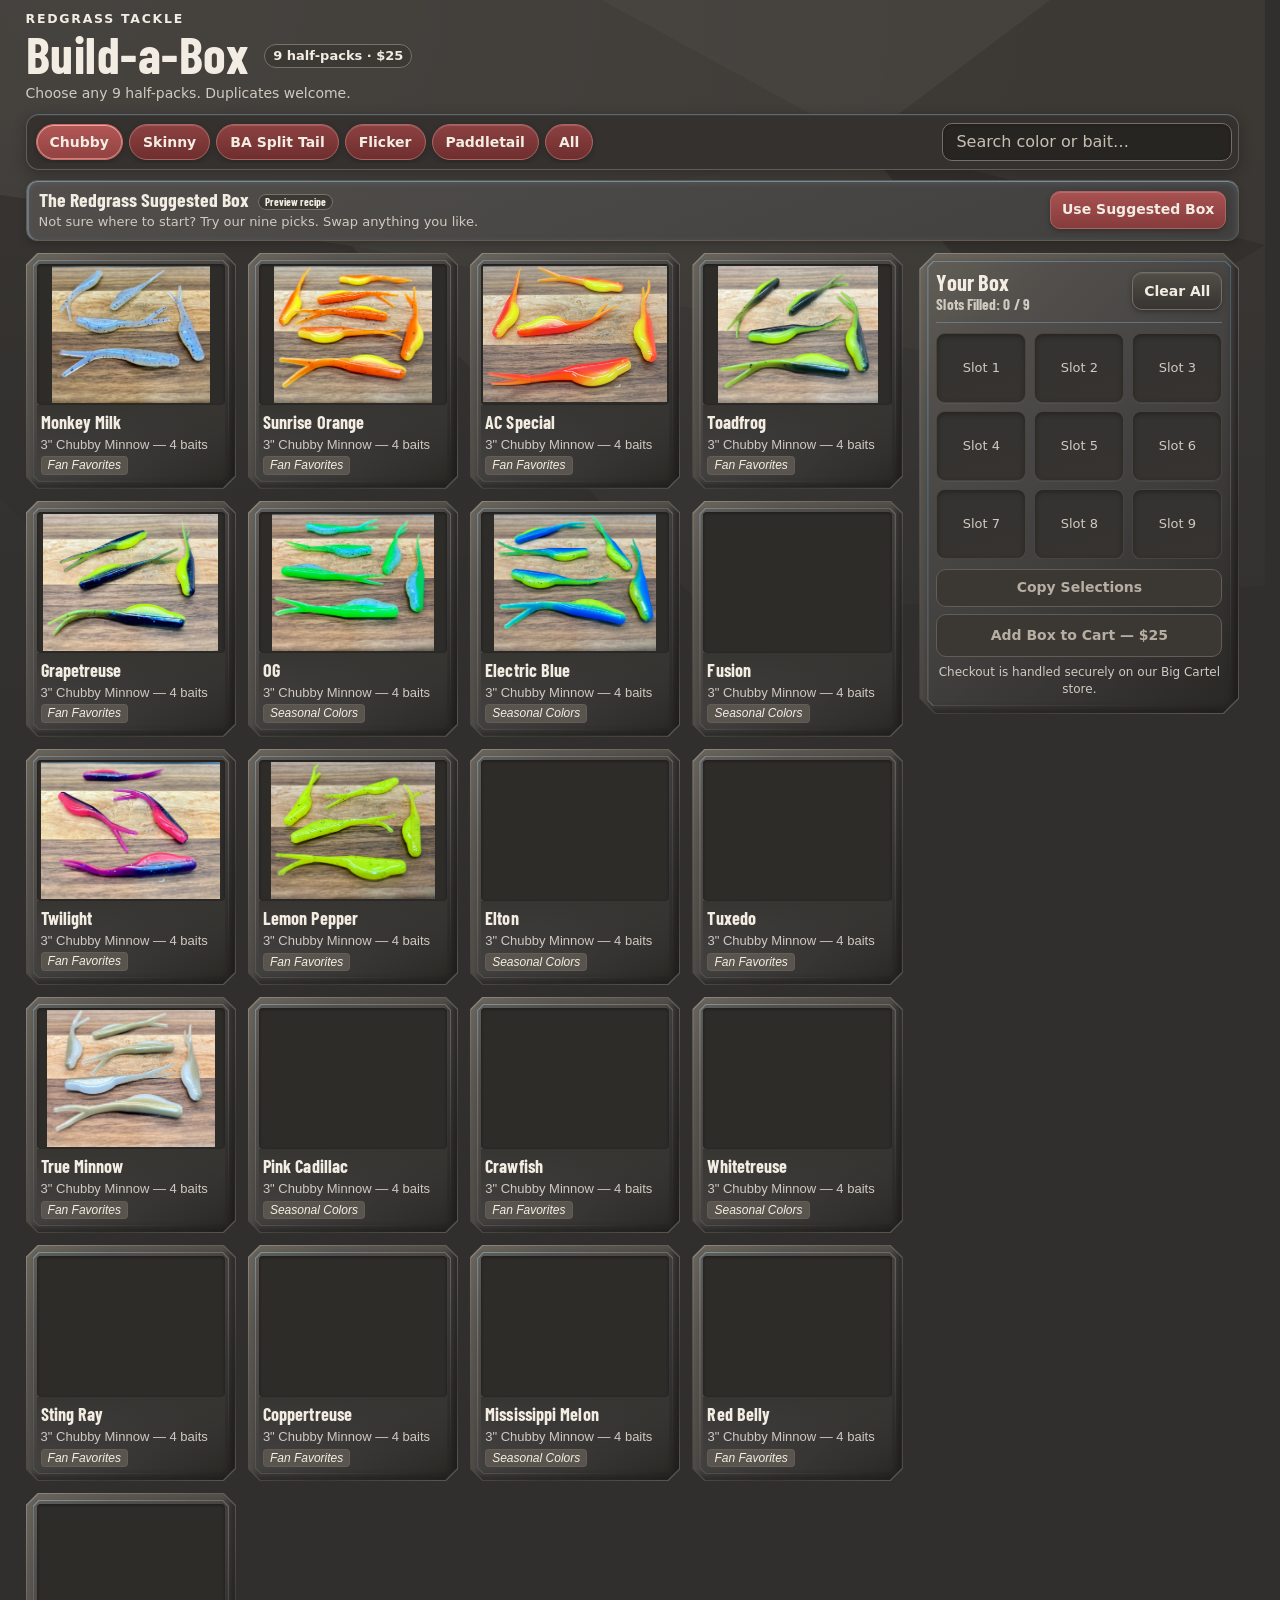
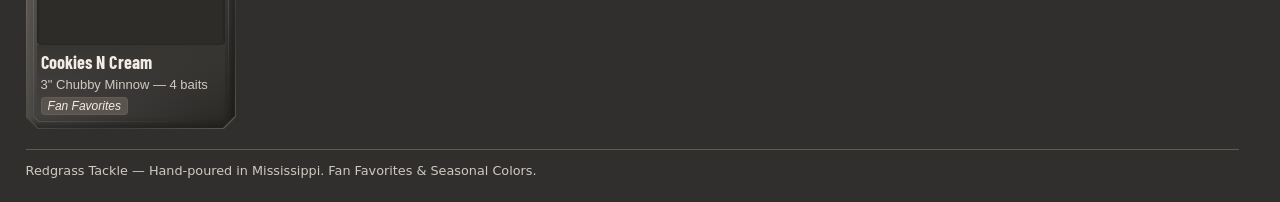
==== commit 6364b6a8: "Open Quiet Graphite on Chubby and strengthen the accents" ====
--- a/index.html
+++ b/index.html
@@ -6,7 +6,7 @@
   <meta name="theme-color" content="#302e2c">
   <meta name="rg-preview-recipe" content="assets/data/suggested-preview.json">
   <title>Redgrass Tackle — Build-a-Box</title>
-  <link rel="stylesheet" href="assets/css/style.css?v=02d-color">
+  <link rel="stylesheet" href="assets/css/style.css?v=02d-chubby">
 </head>
 <body class="rg-quiet-graphite">
   <header class="rg-header">
@@ -20,12 +20,12 @@
 
   <section class="rg-toolbar" aria-label="Find baits">
     <div class="filters" role="group" aria-label="Bait profile">
-      <button type="button" class="filter-btn" data-filter="3&quot; Chubby Minnow" aria-pressed="false">Chubby</button>
+      <button type="button" class="filter-btn is-active" data-filter="3&quot; Chubby Minnow" aria-pressed="true">Chubby</button>
       <button type="button" class="filter-btn" data-filter="2.5&quot; Skinny Minnow" aria-pressed="false">Skinny</button>
       <button type="button" class="filter-btn" data-filter="2&quot; BA Split Tail" aria-pressed="false">BA Split Tail</button>
       <button type="button" class="filter-btn" data-filter="2&quot; Flicker Minnow" aria-pressed="false">Flicker</button>
       <button type="button" class="filter-btn" data-filter="2&quot; Ribbed Paddletail" aria-pressed="false">Paddletail</button>
-      <button type="button" class="filter-btn is-active" data-filter="all" aria-pressed="true">All</button>
+      <button type="button" class="filter-btn" data-filter="all" aria-pressed="false">All</button>
     </div>
     <div class="rg-search">
       <label class="rg-sr-only" for="baitSearch">Search color or bait</label>
@@ -104,6 +104,6 @@
     <p>Redgrass Tackle — Hand-poured in Mississippi. Fan Favorites &amp; Seasonal Colors.</p>
   </footer>
 
-  <script src="assets/js/main.js?v=02d-color"></script>
+  <script src="assets/js/main.js?v=02d-chubby"></script>
 </body>
 </html>
--- a/assets/css/style.css
+++ b/assets/css/style.css
@@ -1,4 +1,4 @@
-@import url("quiet-graphite-frames.css?v=02d-color");
+@import url("quiet-graphite-frames.css?v=02d-chubby");
 
 @font-face {
   font-family: "Barlow Condensed";
@@ -92,7 +92,7 @@
   margin-bottom: 10px;
   padding: 6px;
   border: 1px solid #625e56;
-  border-top-color: var(--steel-trim);
+  border-top-color: var(--steel-edge);
   border-radius: 13px;
   background: #34312e;
   box-shadow: 0 4px 13px #18151163, inset 0 1px #ffffff0c;
@@ -171,7 +171,7 @@
   border: 1px solid #625b51;
   border-radius: 11px;
   background: linear-gradient(160deg, var(--elevated), var(--panel));
-  box-shadow: inset 0 1px var(--steel-highlight), inset 0 2px 6px var(--steel-trim), 0 3px 7px #1a171448;
+  box-shadow: inset 0 1px var(--steel-highlight), inset 2px 0 var(--steel-edge), inset 0 2px 6px var(--steel-trim), 0 3px 7px #1a171448;
 }
 
 .rg-suggested h2 { margin: 0; font: 700 1.23rem/1.1 var(--display); }
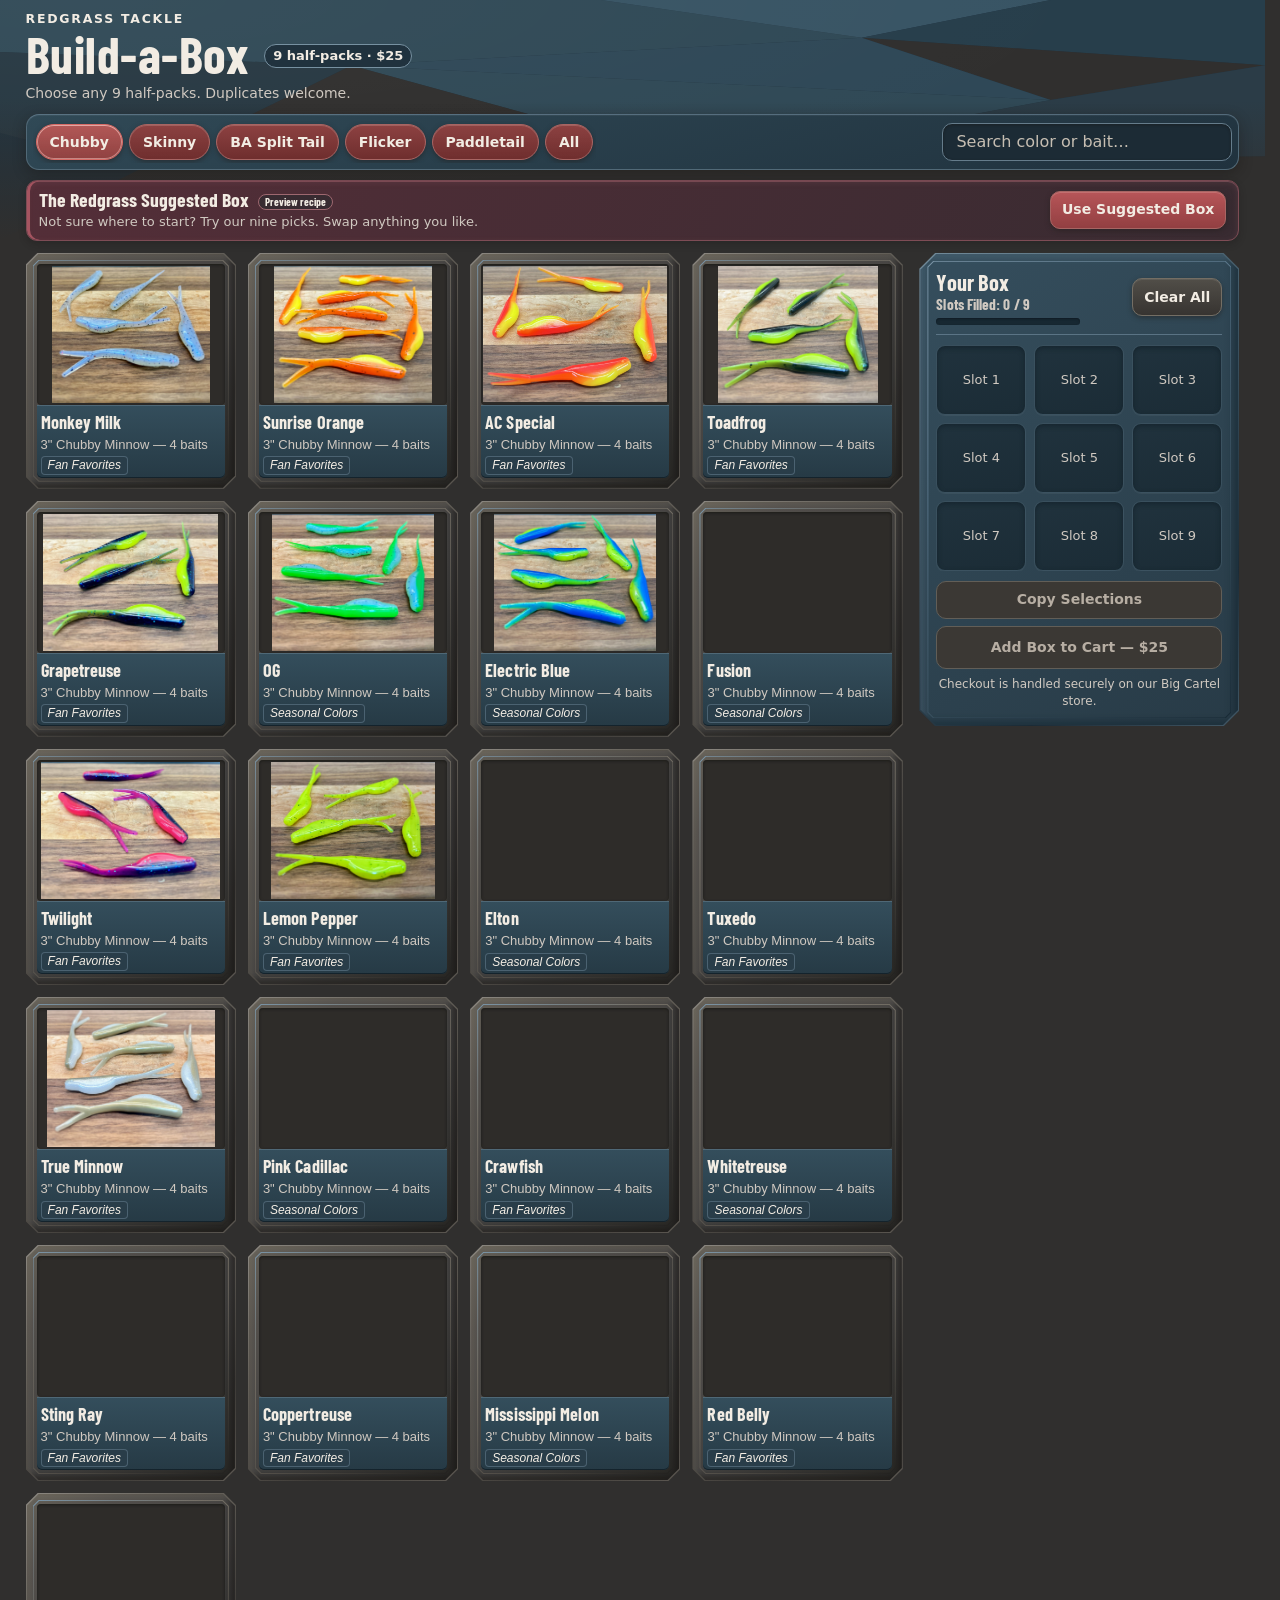
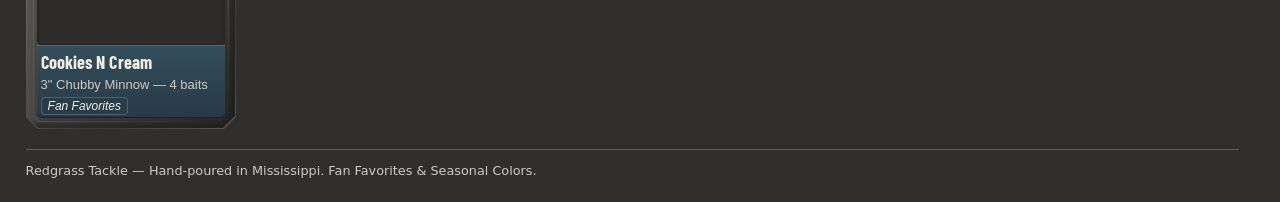
==== commit 40205752: "Color the Quiet Graphite surfaces and show live box progress" ====
--- a/index.html
+++ b/index.html
@@ -6,7 +6,7 @@
   <meta name="theme-color" content="#302e2c">
   <meta name="rg-preview-recipe" content="assets/data/suggested-preview.json">
   <title>Redgrass Tackle — Build-a-Box</title>
-  <link rel="stylesheet" href="assets/css/style.css?v=02d-chubby">
+  <link rel="stylesheet" href="assets/css/style.css?v=02d-zones">
 </head>
 <body class="rg-quiet-graphite">
   <header class="rg-header">
@@ -51,6 +51,7 @@
           <div>
             <h2 class="rg-box-title">Your Box</h2>
             <p id="slotCounter">Slots Filled: 0 / 9</p>
+            <progress id="boxProgress" class="rg-box-progress" aria-label="Box selection progress" max="9" value="0"></progress>
           </div>
           <button type="button" id="clearAll" class="secondary">Clear All</button>
         </div>
@@ -104,6 +105,6 @@
     <p>Redgrass Tackle — Hand-poured in Mississippi. Fan Favorites &amp; Seasonal Colors.</p>
   </footer>
 
-  <script src="assets/js/main.js?v=02d-chubby"></script>
+  <script src="assets/js/main.js?v=02d-zones"></script>
 </body>
 </html>
--- a/assets/css/style.css
+++ b/assets/css/style.css
@@ -1,4 +1,4 @@
-@import url("quiet-graphite-frames.css?v=02d-chubby");
+@import url("quiet-graphite-frames.css?v=02d-zones");
 
 @font-face {
   font-family: "Barlow Condensed";
@@ -28,11 +28,11 @@
   position: absolute;
   z-index: -1;
   inset: 0 0 auto;
-  height: min(900px, 110vh);
+  height: clamp(155px, 19vw, 240px);
   background:
-    linear-gradient(180deg, transparent 10%, var(--canvas) 100%),
+    linear-gradient(180deg, transparent 42%, var(--canvas) 100%),
     radial-gradient(ellipse at 6% 0%, #ffffff09, transparent 62%),
-    url("data:image/svg+xml,%3Csvg xmlns='http://www.w3.org/2000/svg' viewBox='0 0 1440 900' preserveAspectRatio='none'%3E%3Cpath fill='%23363330' d='M0 0H1440V900H0Z'/%3E%3Cpath fill='%233f3c38' d='M0 0H684L981 142 400 246 0 195Z'/%3E%3Cpath fill='%2344413d' d='M684 0H1196L981 142Z'/%3E%3Cpath fill='%233c3935' d='M1196 0H1440V245L981 142Z'/%3E%3Cpath fill='%2333302d' d='M981 142 1196 375 1440 245Z'/%3E%3Cpath fill='%23413e39' d='M981 142 1196 375 400 246Z'/%3E%3Cpath fill='%23322f2c' d='M0 195 400 246 159 635 0 498Z'/%3E%3Cpath fill='%233b3835' d='M400 246 1196 375 808 614Z'/%3E%3Cpath fill='%23312e2b' d='M400 246 808 614 159 635Z'/%3E%3Cpath fill='%233a3734' d='M1196 375 1440 245V586L808 614Z'/%3E%3Cpath fill='%2333302c' d='M159 635 808 614 1095 900H0Z'/%3E%3Cpath fill='%23312f2c' d='M808 614 1440 586V900H1095Z'/%3E%3C/svg%3E");
+    url("data:image/svg+xml,%3Csvg xmlns='http://www.w3.org/2000/svg' viewBox='0 0 1440 900' preserveAspectRatio='none'%3E%3Cpath fill='%2320323e' d='M0 0H1440V900H0Z'/%3E%3Cpath fill='%23304956' d='M0 0H684L981 142 400 246 0 195Z'/%3E%3Cpath fill='%23385464' d='M684 0H1196L981 142Z'/%3E%3Cpath fill='%23273e4b' d='M1196 0H1440V245L981 142Z'/%3E%3Cpath fill='%23302f2e' d='M981 142 1196 375 1440 245Z'/%3E%3Cpath fill='%232f4857' d='M981 142 1196 375 400 246Z'/%3E%3Cpath fill='%23273842' d='M0 195 400 246 159 635 0 498Z'/%3E%3Cpath fill='%23304956' d='M400 246 1196 375 808 614Z'/%3E%3Cpath fill='%23302f2e' d='M400 246 808 614 159 635Z'/%3E%3Cpath fill='%232b3c47' d='M1196 375 1440 245V586L808 614Z'/%3E%3Cpath fill='%23302f2e' d='M159 635 808 614 1095 900H0Z'/%3E%3Cpath fill='%23302f2e' d='M808 614 1440 586V900H1095Z'/%3E%3C/svg%3E");
   background-size: 100% 100%;
   pointer-events: none;
   content: "";
@@ -72,9 +72,9 @@
   display: inline-flex;
   align-items: center;
   padding: 2px 8px;
-  border: 1px solid #777169;
+  border: 1px solid #7791a1;
   border-radius: 999px;
-  background: #3c3935;
+  background: var(--header-navy);
   color: var(--ink);
   font-size: .8125rem;
   font-weight: 650;
@@ -91,10 +91,10 @@
   gap: 10px;
   margin-bottom: 10px;
   padding: 6px;
-  border: 1px solid #625e56;
+  border: 1px solid #516977;
   border-top-color: var(--steel-edge);
   border-radius: 13px;
-  background: #34312e;
+  background: linear-gradient(165deg, var(--header-steel), var(--header-navy));
   box-shadow: 0 4px 13px #18151163, inset 0 1px #ffffff0c;
 }
 
@@ -133,9 +133,9 @@
   width: 100%;
   min-height: 38px;
   padding: 7px 43px 7px 13px;
-  border: 1px solid #766f65;
+  border: 1px solid #657c8b;
   border-radius: 10px;
-  background: #272522;
+  background: #1c2b35;
   color: var(--ink);
   font: 400 1rem/1.2 system-ui, sans-serif;
   box-shadow: inset 0 1px 3px #17151277;
@@ -168,16 +168,23 @@
   gap: 8px 16px;
   margin-bottom: 12px;
   padding: 8px 12px;
-  border: 1px solid #625b51;
+  border: 1px solid #7e4c55;
   border-radius: 11px;
-  background: linear-gradient(160deg, var(--elevated), var(--panel));
-  box-shadow: inset 0 1px var(--steel-highlight), inset 2px 0 var(--steel-edge), inset 0 2px 6px var(--steel-trim), 0 3px 7px #1a171448;
+  background: linear-gradient(115deg, var(--suggested-top), var(--suggested-bottom));
+  box-shadow: inset 3px 0 #a55460, inset 0 1px #c77a865c, inset 0 2px 6px #c77a8628, 0 3px 7px #1a171448;
 }
 
 .rg-suggested h2 { margin: 0; font: 700 1.23rem/1.1 var(--display); }
 .rg-suggested p { margin: 3px 0 0; color: var(--muted); font-size: .8125rem; }
 .rg-suggested .secondary { flex: 0 0 auto; }
-.rg-preview-label { margin-left: 5px; font-size: .68rem; padding: 1px 6px; vertical-align: middle; }
+.rg-preview-label {
+  margin-left: 5px;
+  padding: 1px 6px;
+  border-color: #9e6870;
+  background: var(--suggested-bottom);
+  font-size: .68rem;
+  vertical-align: middle;
+}
 
 .rg-workspace {
   display: grid;
@@ -250,6 +257,11 @@
 }
 
 .rg-drawer::backdrop, .rg-confirm::backdrop { background: #151412bf; }
+
+.rg-drawer {
+  border-color: #607b8a;
+  background: linear-gradient(155deg, var(--box-bottom), var(--header-navy));
+}
 
 .rg-dialog-head, .rg-dialog-actions {
   display: flex;
@@ -328,8 +340,8 @@
     min-height: 64px;
     padding: 7px max(var(--gutter), env(safe-area-inset-right))
       calc(7px + env(safe-area-inset-bottom)) max(var(--gutter), env(safe-area-inset-left));
-    border-top: 1px solid #797269;
-    background: #35322f;
+    border-top: 1px solid #607b8a;
+    background: linear-gradient(165deg, var(--box-bottom), var(--header-navy));
     box-shadow: 0 -3px 18px #201d1ab3;
   }
 
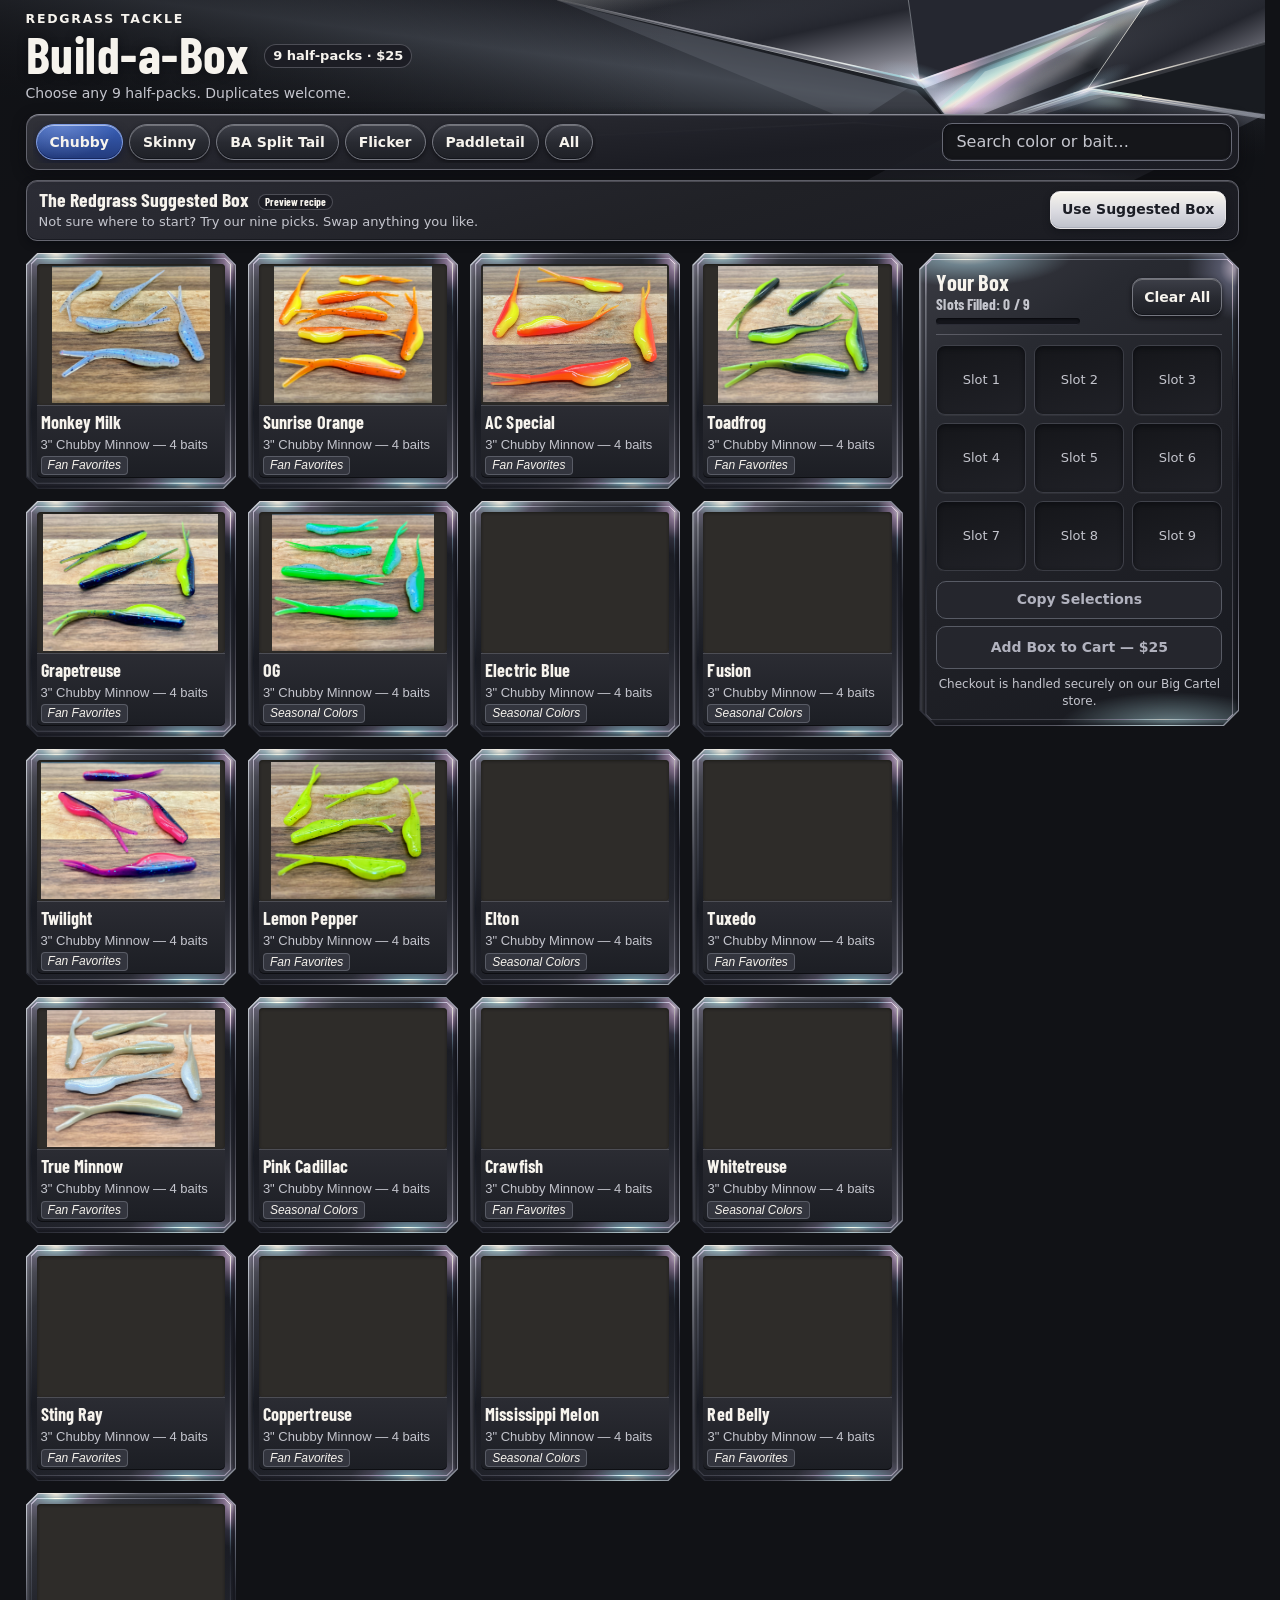
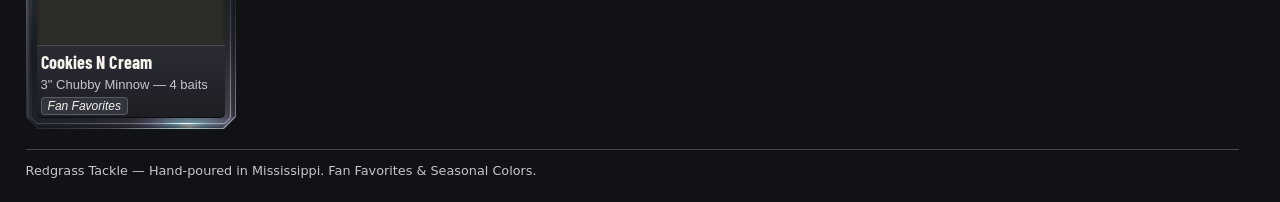
==== commit b8451de2: "Apply Opal Fire glass materials to the Build-a-Box preview" ====
--- a/index.html
+++ b/index.html
@@ -6,7 +6,7 @@
   <meta name="theme-color" content="#302e2c">
   <meta name="rg-preview-recipe" content="assets/data/suggested-preview.json">
   <title>Redgrass Tackle — Build-a-Box</title>
-  <link rel="stylesheet" href="assets/css/style.css?v=02d-zones">
+  <link rel="stylesheet" href="assets/css/style.css?v=02f-opal">
 </head>
 <body class="rg-quiet-graphite">
   <header class="rg-header">
--- a/assets/css/style.css
+++ b/assets/css/style.css
@@ -1,4 +1,4 @@
-@import url("quiet-graphite-frames.css?v=02d-zones");
+@import url("quiet-graphite-frames.css?v=02f-opal");
 
 @font-face {
   font-family: "Barlow Condensed";
@@ -28,12 +28,11 @@
   position: absolute;
   z-index: -1;
   inset: 0 0 auto;
-  height: clamp(155px, 19vw, 240px);
+  height: clamp(165px, 16vw, 224px);
   background:
-    linear-gradient(180deg, transparent 42%, var(--canvas) 100%),
-    radial-gradient(ellipse at 6% 0%, #ffffff09, transparent 62%),
-    url("data:image/svg+xml,%3Csvg xmlns='http://www.w3.org/2000/svg' viewBox='0 0 1440 900' preserveAspectRatio='none'%3E%3Cpath fill='%2320323e' d='M0 0H1440V900H0Z'/%3E%3Cpath fill='%23304956' d='M0 0H684L981 142 400 246 0 195Z'/%3E%3Cpath fill='%23385464' d='M684 0H1196L981 142Z'/%3E%3Cpath fill='%23273e4b' d='M1196 0H1440V245L981 142Z'/%3E%3Cpath fill='%23302f2e' d='M981 142 1196 375 1440 245Z'/%3E%3Cpath fill='%232f4857' d='M981 142 1196 375 400 246Z'/%3E%3Cpath fill='%23273842' d='M0 195 400 246 159 635 0 498Z'/%3E%3Cpath fill='%23304956' d='M400 246 1196 375 808 614Z'/%3E%3Cpath fill='%23302f2e' d='M400 246 808 614 159 635Z'/%3E%3Cpath fill='%232b3c47' d='M1196 375 1440 245V586L808 614Z'/%3E%3Cpath fill='%23302f2e' d='M159 635 808 614 1095 900H0Z'/%3E%3Cpath fill='%23302f2e' d='M808 614 1440 586V900H1095Z'/%3E%3C/svg%3E");
-  background-size: 100% 100%;
+    linear-gradient(180deg, transparent 52%, var(--canvas) 100%),
+    linear-gradient(90deg, #111216aa, transparent 54%),
+    url("../materials/opal-prism.svg") right top / 100% 100% no-repeat;
   pointer-events: none;
   content: "";
 }
@@ -65,6 +64,7 @@
   margin: 0 0 3px;
   font: 700 clamp(2.5rem, 4vw, 3.65rem)/1.05 var(--display);
   letter-spacing: .01em;
+  text-shadow: 0 1px 10px #090a10a6;
 }
 
 .rg-header .rg-price,
@@ -72,9 +72,9 @@
   display: inline-flex;
   align-items: center;
   padding: 2px 8px;
-  border: 1px solid #7791a1;
+  border: 1px solid var(--silver-seam);
   border-radius: 999px;
-  background: var(--header-navy);
+  background: #1c1d24;
   color: var(--ink);
   font-size: .8125rem;
   font-weight: 650;
@@ -91,11 +91,11 @@
   gap: 10px;
   margin-bottom: 10px;
   padding: 6px;
-  border: 1px solid #516977;
-  border-top-color: var(--steel-edge);
+  border: 1px solid #62636d;
+  border-top-color: #8a8b96;
   border-radius: 13px;
-  background: linear-gradient(165deg, var(--header-steel), var(--header-navy));
-  box-shadow: 0 4px 13px #18151163, inset 0 1px #ffffff0c;
+  background: linear-gradient(174deg, #34353deb, #1c1d24fa 64%);
+  box-shadow: 0 4px 13px #0a0b10a6, inset 0 1px #eceaf235;
 }
 
 .filters {
@@ -106,7 +106,7 @@
   overflow-x: auto;
   padding: 3px;
   scrollbar-width: thin;
-  scrollbar-color: #827c73 transparent;
+  scrollbar-color: #848693 transparent;
 }
 
 .filter-btn {
@@ -122,7 +122,7 @@
 }
 
 button:focus-visible, input:focus-visible {
-  outline: 2px solid #f1ddc2;
+  outline: 2px solid var(--sapphire-light);
   outline-offset: 2px;
 }
 
@@ -133,18 +133,17 @@
   width: 100%;
   min-height: 38px;
   padding: 7px 43px 7px 13px;
-  border: 1px solid #657c8b;
+  border: 1px solid #676975;
   border-radius: 10px;
-  background: #1c2b35;
+  background: var(--well);
   color: var(--ink);
   font: 400 1rem/1.2 system-ui, sans-serif;
-  box-shadow: inset 0 1px 3px #17151277;
-}
-
-.rg-search input::placeholder { color: #c6beb2; }
+  box-shadow: inset 0 1px 4px #08091091, inset 0 -1px #b3b2c41f;
+}
+
+.rg-search input::placeholder { color: var(--muted); }
 .rg-search input:focus-visible {
-  border-color: var(--steel);
-  outline-color: #afc2ce;
+  border-color: var(--sapphire);
 }
 .rg-search input::-webkit-search-cancel-button { display: none; }
 
@@ -168,10 +167,10 @@
   gap: 8px 16px;
   margin-bottom: 12px;
   padding: 8px 12px;
-  border: 1px solid #7e4c55;
+  border: 1px solid #656670;
   border-radius: 11px;
-  background: linear-gradient(115deg, var(--suggested-top), var(--suggested-bottom));
-  box-shadow: inset 3px 0 #a55460, inset 0 1px #c77a865c, inset 0 2px 6px #c77a8628, 0 3px 7px #1a171448;
+  background: linear-gradient(164deg, #2c2d36, var(--glass) 55%, #1a1b22);
+  box-shadow: inset 0 1px #e0deeb3d, inset 0 -1px #090b1178, 0 3px 7px #090a1090;
 }
 
 .rg-suggested h2 { margin: 0; font: 700 1.23rem/1.1 var(--display); }
@@ -180,8 +179,8 @@
 .rg-preview-label {
   margin-left: 5px;
   padding: 1px 6px;
-  border-color: #9e6870;
-  background: var(--suggested-bottom);
+  border-color: var(--silver-seam);
+  background: #1c1d24;
   font-size: .68rem;
   vertical-align: middle;
 }
@@ -227,7 +226,7 @@
   min-height: 0;
   overflow-y: auto;
   scrollbar-width: thin;
-  scrollbar-color: #807970 transparent;
+  scrollbar-color: #838593 transparent;
 }
 
 .rg-box-title {
@@ -240,8 +239,8 @@
 .rg-feedback { margin: 7px 0 0; color: var(--muted); font-size: .8rem; }
 .rg-empty-results { grid-column: 1 / -1; margin: 0; padding: 24px; color: var(--muted); }
 
-.card.is-added { background: #b3a89a; }
-.card.is-added::after { background: #b5aa9c; }
+.card.is-added { background: var(--sapphire-light); }
+.card.is-added::after { background: #d9e4ff; }
 
 .rg-mobile-bar { display: none; }
 
@@ -249,18 +248,17 @@
   max-width: min(100vw - 24px, 450px);
   max-height: min(92dvh, 690px);
   padding: 14px;
-  border: 1px solid #80786e;
+  border: 1px solid #848591;
   border-radius: 15px;
-  background: #35322e;
-  color: var(--ink);
-  box-shadow: 0 10px 45px #14120fbd, inset 0 1px #ffffff20;
-}
-
-.rg-drawer::backdrop, .rg-confirm::backdrop { background: #151412bf; }
+  background: var(--glass);
+  color: var(--ink);
+  box-shadow: 0 10px 45px #07080ccf, inset 0 1px #ffffff29;
+}
+
+.rg-drawer::backdrop, .rg-confirm::backdrop { background: #090a0fc4; }
 
 .rg-drawer {
-  border-color: #607b8a;
-  background: linear-gradient(155deg, var(--box-bottom), var(--header-navy));
+  background: linear-gradient(155deg, #2d2e37, var(--glass) 46%, #15161c);
 }
 
 .rg-dialog-head, .rg-dialog-actions {
@@ -274,13 +272,13 @@
 .rg-dialog-head h2, .rg-confirm h2 { margin: 0; font: 700 1.5rem/1.1 var(--display); }
 .rg-confirm p { margin: 10px 0; }
 .rg-dialog-actions { flex-wrap: wrap; margin-top: 14px; }
-.rg-handoff-url { padding: 9px; background: #24221f; border-radius: 6px; overflow-wrap: anywhere; font-size: .82rem; }
+.rg-handoff-url { padding: 9px; background: var(--well); border-radius: 6px; overflow-wrap: anywhere; font-size: .82rem; }
 .rg-review-open { overflow: hidden; }
 
 .rg-footer {
   margin-block: 20px 0;
   padding-block: 12px 22px;
-  border-top: 1px solid #625b51;
+  border-top: 1px solid var(--silver-seam);
   color: var(--muted);
   font-size: .8rem;
 }
@@ -299,6 +297,12 @@
 
 @media (max-width: 879px), (hover: none) and (max-height: 500px) and (max-width: 1100px) {
   html { scrollbar-gutter: auto; }
+  body::before {
+    background:
+      linear-gradient(180deg, transparent 47%, var(--canvas) 100%),
+      linear-gradient(90deg, #111216dc 6%, #11121684 58%, transparent 91%),
+      url("../materials/opal-prism.svg") right -52px top / max(100%, 680px) 100% no-repeat;
+  }
   .rg-header { padding-block: 9px 10px; }
   .rg-header h1 { font-size: clamp(1.95rem, 8vw, 2.35rem); margin-bottom: 0; }
   .rg-header p { font-size: .8125rem; }
@@ -324,7 +328,7 @@
   .rg-workspace { display: block; }
   .rg-gallery { grid-template-columns: repeat(2, minmax(0, 1fr)); gap: 8px; }
   .rg-box-home { display: none; }
-  .card { --cut: 10px; --rim-inset: 6px; padding: 9px; }
+  .card { --cut: 10px; --rim-inset: 4px; padding: 9px; }
   .card .meta { padding: 6px 2px 2px; gap: 3px; }
   .meta .name { font-size: 1.1rem; }
   .badge { padding-inline: 4px; }
@@ -340,9 +344,9 @@
     min-height: 64px;
     padding: 7px max(var(--gutter), env(safe-area-inset-right))
       calc(7px + env(safe-area-inset-bottom)) max(var(--gutter), env(safe-area-inset-left));
-    border-top: 1px solid #607b8a;
-    background: linear-gradient(165deg, var(--box-bottom), var(--header-navy));
-    box-shadow: 0 -3px 18px #201d1ab3;
+    border-top: 1px solid #7e7f89;
+    background: linear-gradient(168deg, #292a32, #191a21);
+    box-shadow: 0 -3px 18px #07080cb3, inset 0 1px #f2eff81f;
   }
 
   .rg-mobile-summary { display: grid; min-width: 0; font-size: .875rem; font-weight: 750; }
@@ -370,10 +374,10 @@
     place-items: center;
     width: 24px;
     height: 24px;
-    border: 1px solid #f0e8dc;
+    border: 1px solid #fffcf4;
     border-radius: 50%;
-    background: #e4dcd0;
-    color: #24211e;
+    background: linear-gradient(150deg, #fffbf2, #d1d3db);
+    color: #191a20;
     font: 800 .9rem/1 system-ui, sans-serif;
     content: "×";
   }
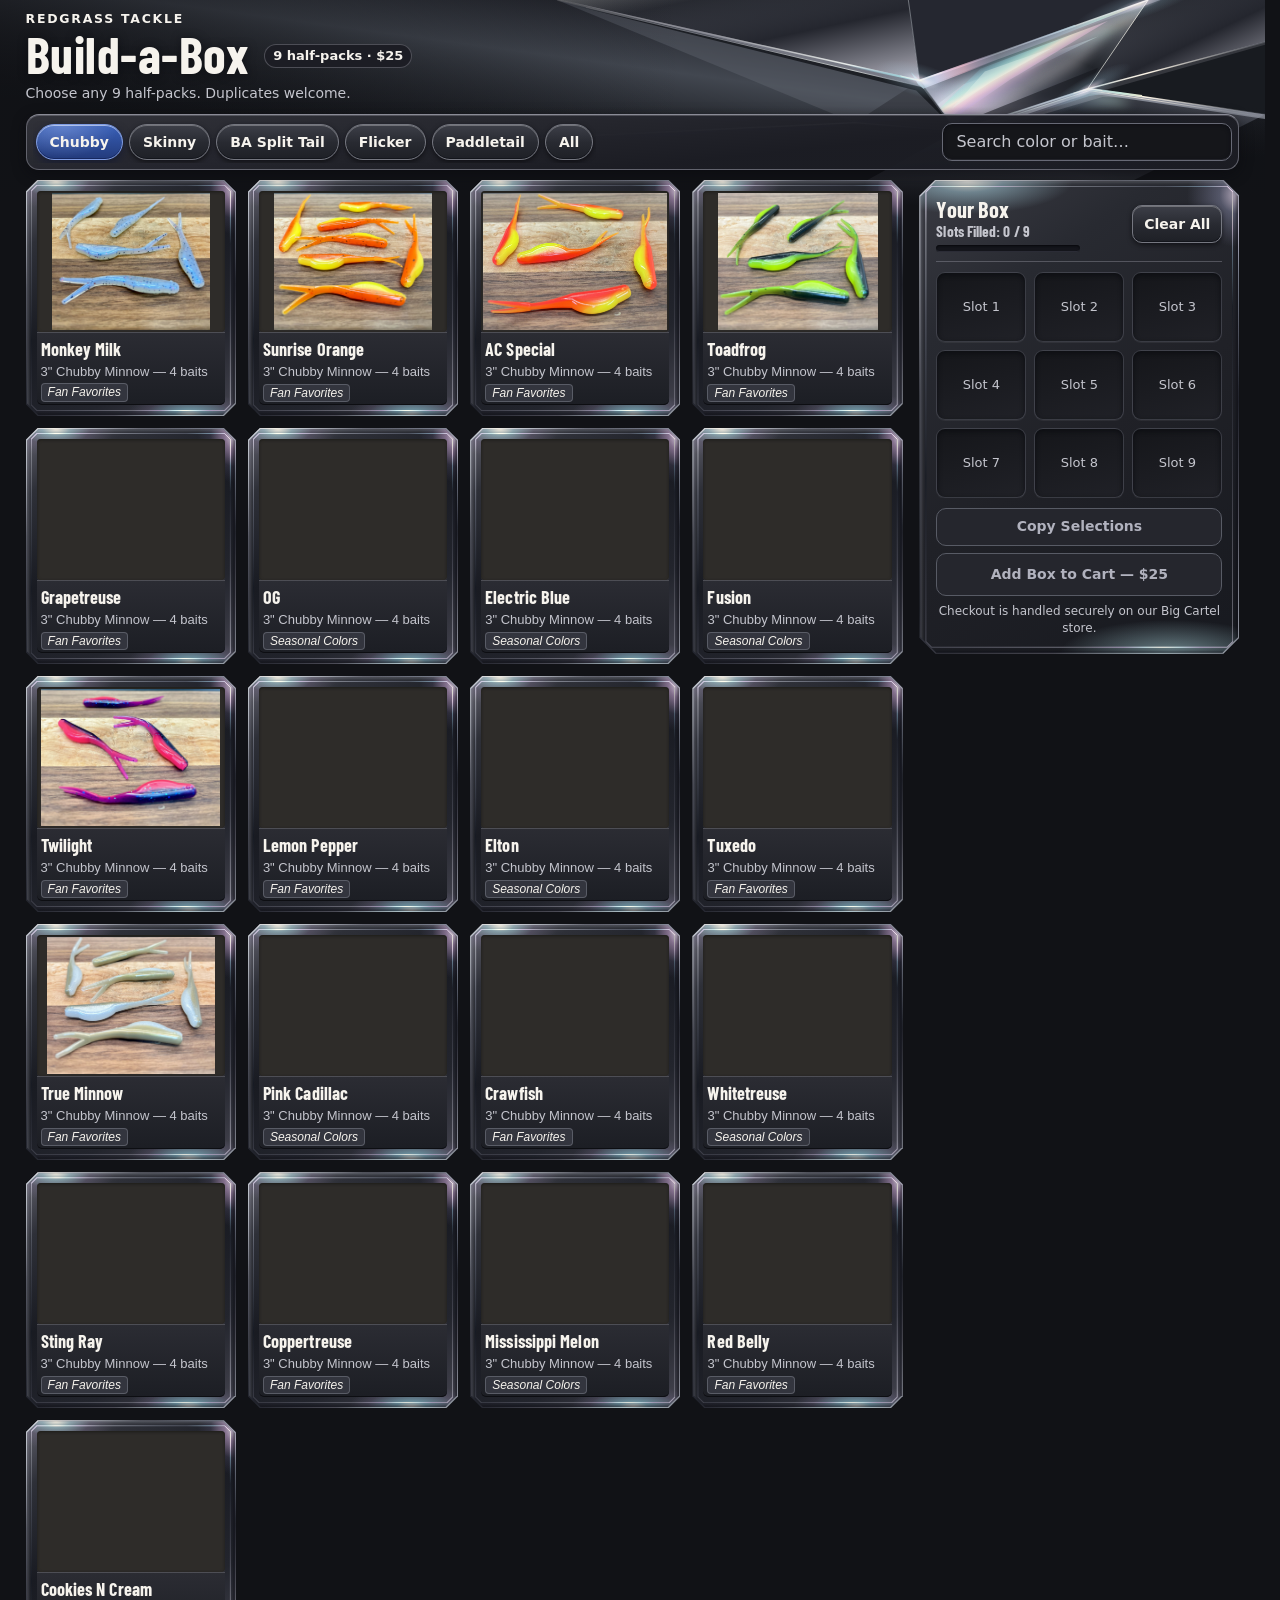
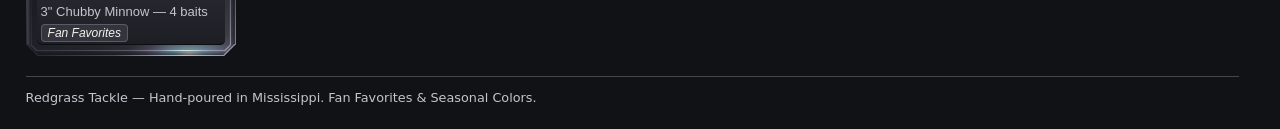
==== commit cdf74da2: "Deploy approved 02F Opal Fire Build-a-Box to custom domain; route commerce to store.redgrasstackle.c" ====
--- a/index.html
+++ b/index.html
@@ -105,6 +105,7 @@
     <p>Redgrass Tackle — Hand-poured in Mississippi. Fan Favorites &amp; Seasonal Colors.</p>
   </footer>
 
-  <script src="assets/js/main.js?v=02d-zones"></script>
+  <script src="assets/js/domain-config.js?v=02f-store-1"></script>
+  <script src="assets/js/main.js?v=02f-store-1"></script>
 </body>
 </html>
